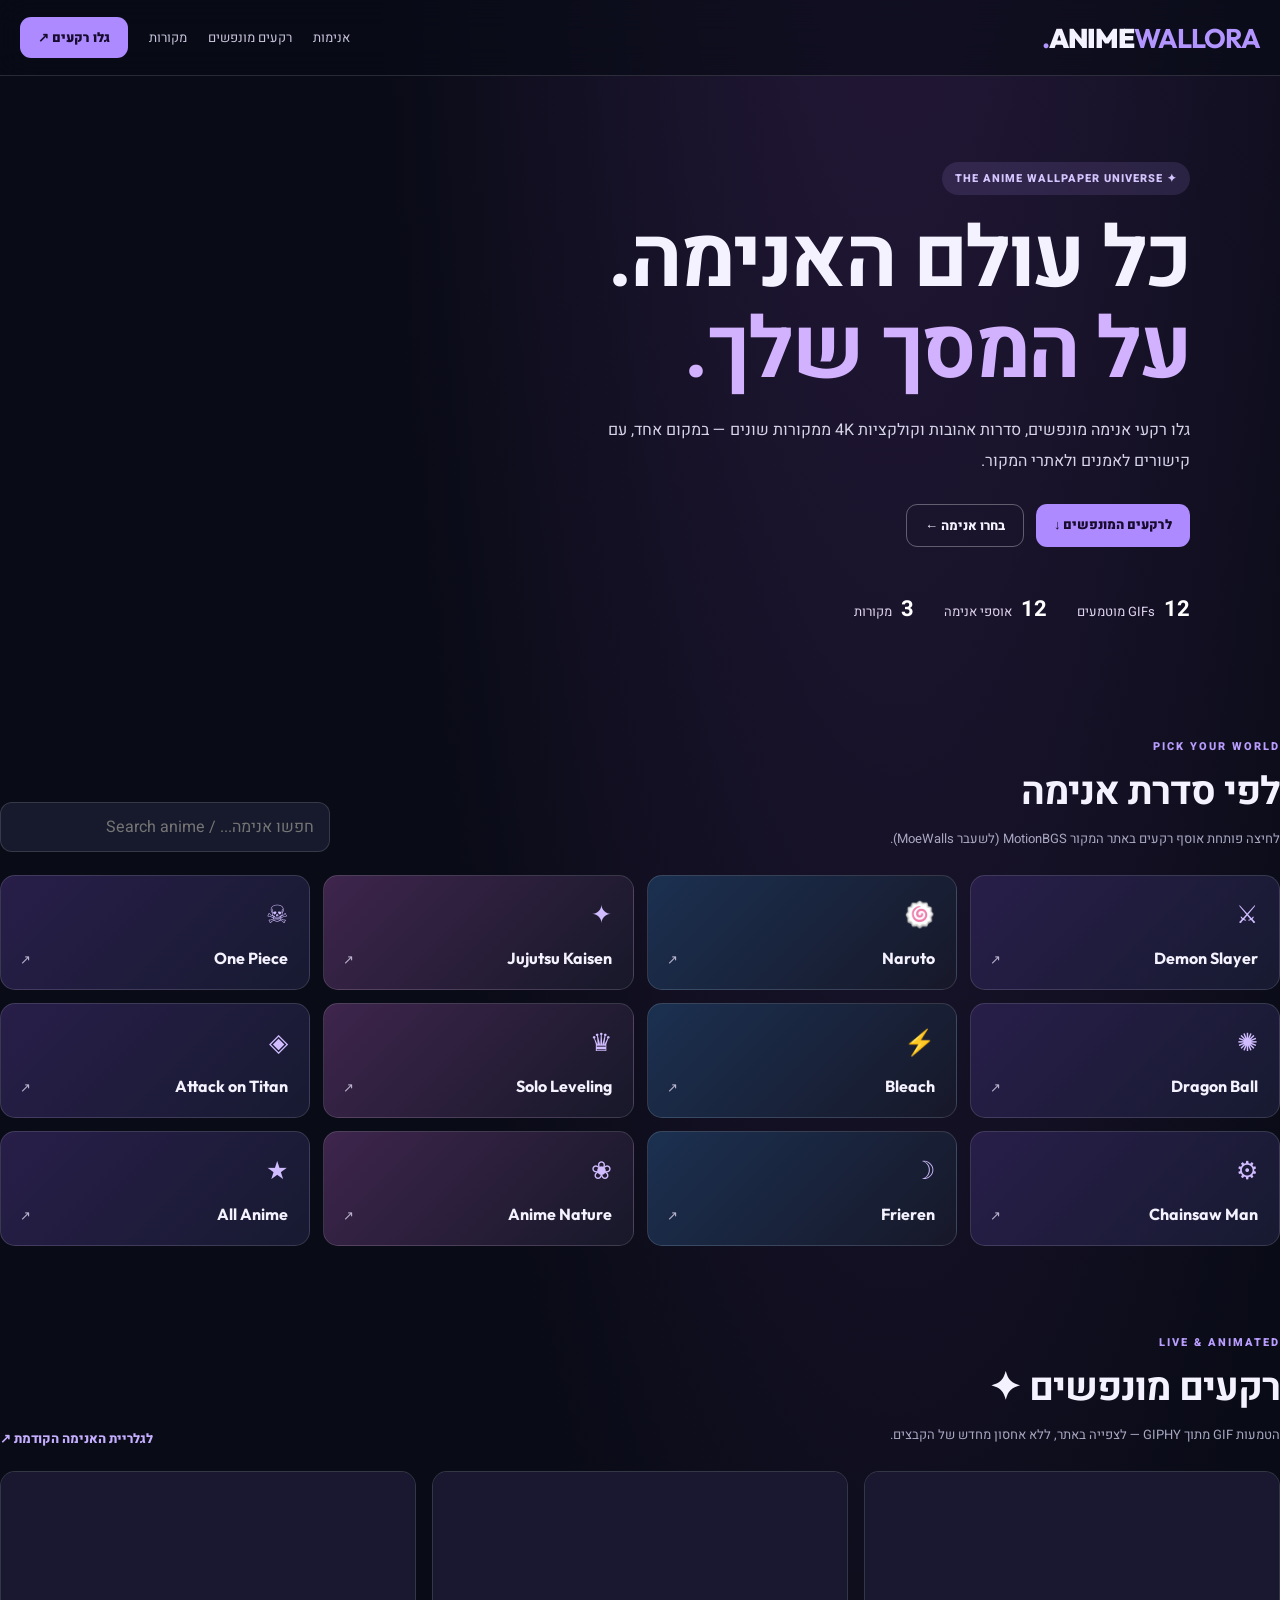
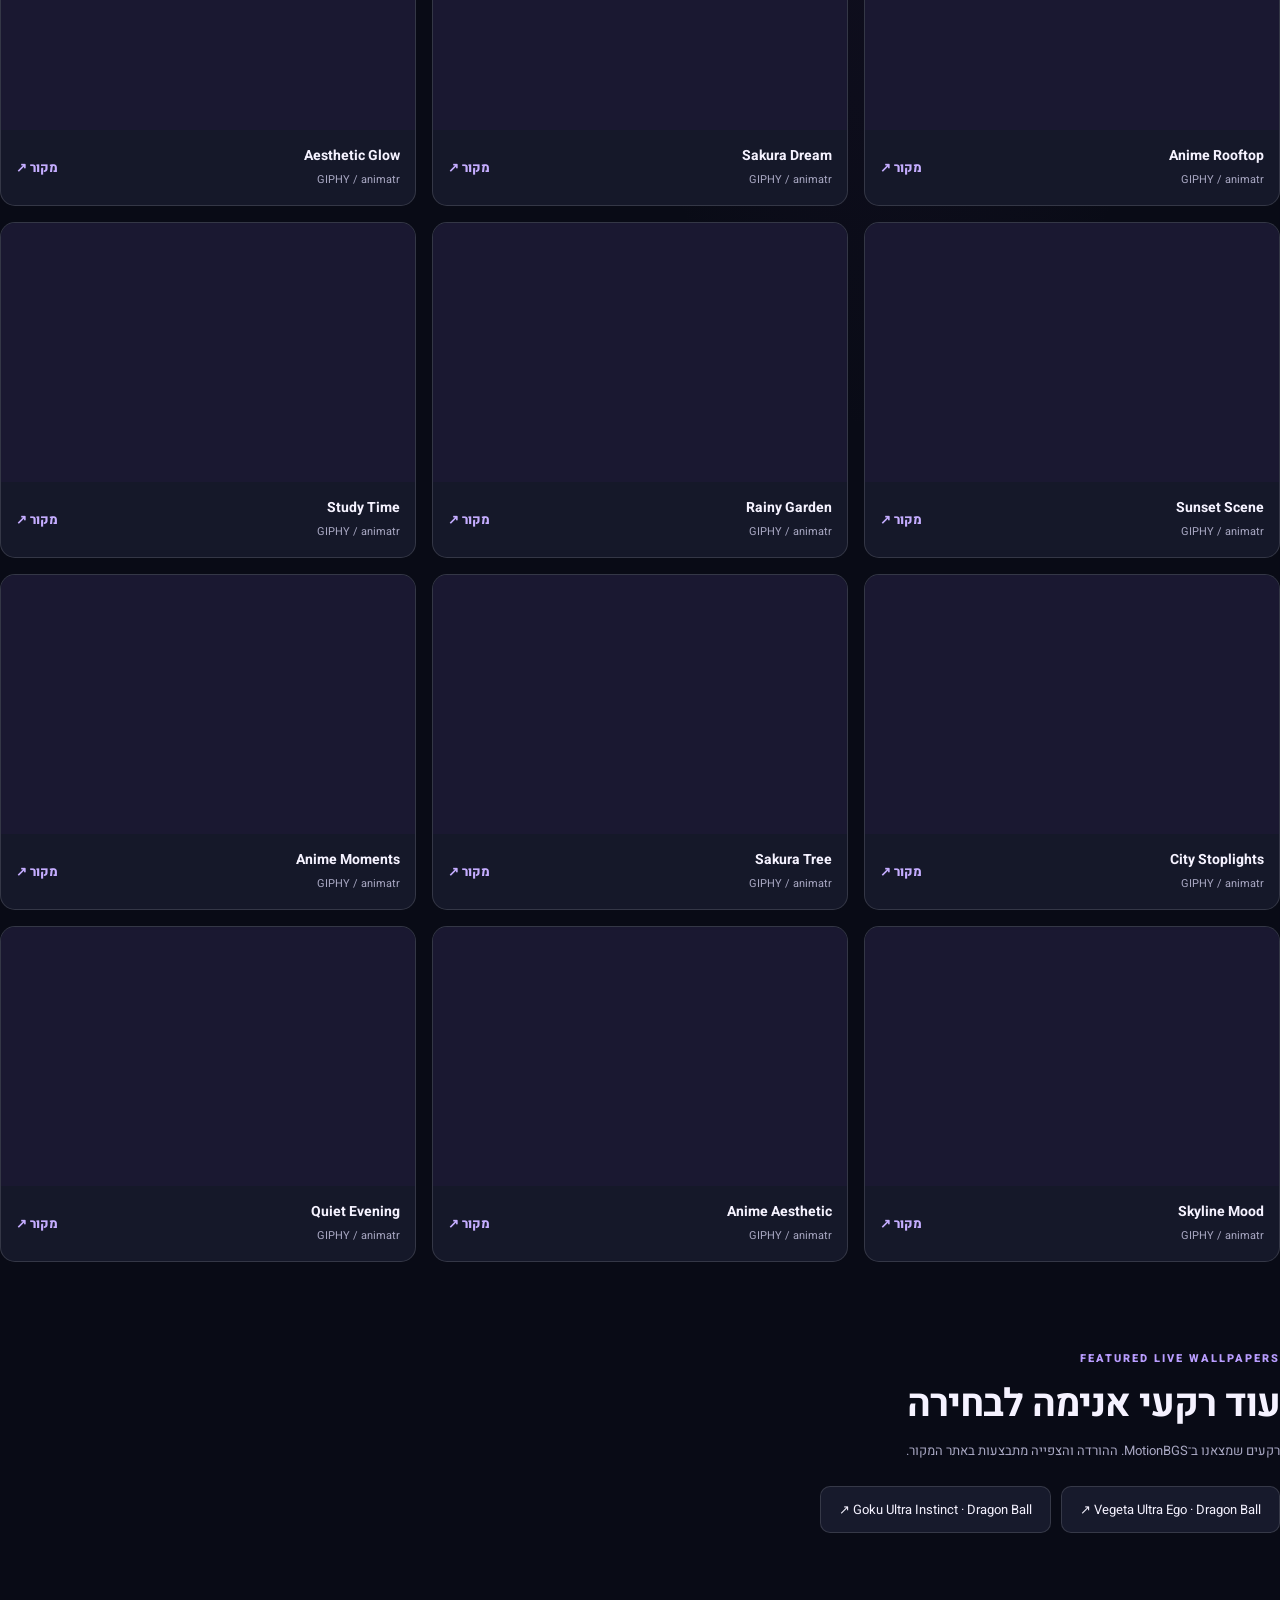
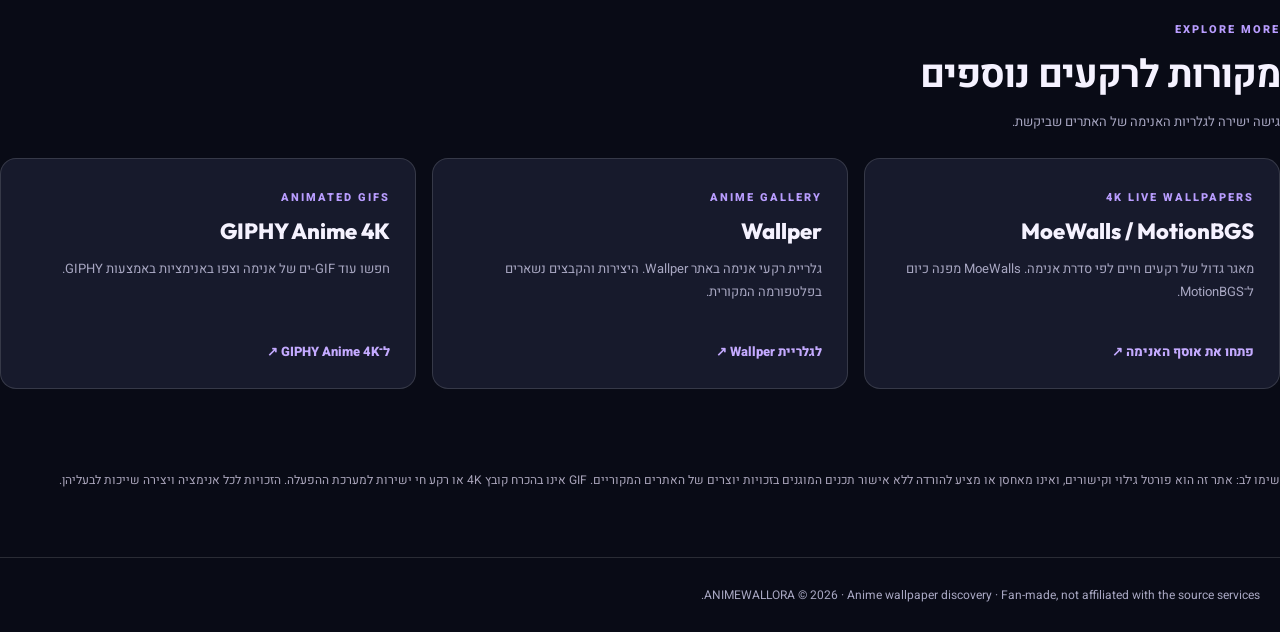
==== index.html @ 2fe19a73 "Transform homepage into anime-only portal with GIPHY embeds and MotionBGS/Wallper collections" ====
<!doctype html><html lang="he" dir="rtl"><head><meta charset="utf-8"><meta name="viewport" content="width=device-width,initial-scale=1"><meta name="theme-color" content="#0a0b17"><meta name="description" content="Anime wallpaper portal: animated anime GIFs and links to live wallpapers from MotionBGS, Wallper and GIPHY."><title>AnimeWallora — Anime Wallpapers</title><link rel="icon" href="favicon.svg" type="image/svg+xml"><link rel="preconnect" href="https://fonts.googleapis.com"><link rel="preconnect" href="https://fonts.gstatic.com" crossorigin><link href="https://fonts.googleapis.com/css2?family=Heebo:wght@400;500;600;700;800;900&family=Outfit:wght@500;700;800;900&display=swap" rel="stylesheet"><style>:root{font-family:Heebo,sans-serif;color:#f5f2ff;background:#090b16;--line:#ffffff22;--muted:#a8a7c2;--accent:#b395ff}*{box-sizing:border-box}html{scroll-behavior:smooth}body{margin:0;background:radial-gradient(ellipse at 70% -15%,#56317a66,transparent 42%),#090b16;color:#f5f2ff}a{text-decoration:none;color:inherit}button,input,select{font:inherit}button{cursor:pointer}button:focus-visible,a:focus-visible,input:focus-visible{outline:2px solid #c8afff;outline-offset:4px}.wrap{max-width:1330px;margin:auto;padding:0 20px}.top{height:76px;border-bottom:1px solid var(--line);background:#090b16a3;backdrop-filter:blur(16px);position:sticky;top:0;z-index:20}.nav{display:flex;height:100%;align-items:center;justify-content:space-between;gap:18px}.logo{font:900 27px Outfit,sans-serif;letter-spacing:-1px}.logo b{color:#b395ff}.links{display:flex;gap:21px;font-size:13px;color:#c9c4dd;align-items:center}.links a:hover{color:white}.navcta,.primary{background:#ad8aff;color:#170c2e;padding:11px 18px;border-radius:11px;font-weight:900;font-size:13px}.hero{padding:86px 0 80px;position:relative}.hero:before{content:"";position:absolute;inset:30px 20px;background:radial-gradient(circle at 18% 35%,#902f9877,transparent 45%),linear-gradient(125deg,#29204c,#10182d 65%,#261c42);border:1px solid #b395ff44;border-radius:28px;z-index:-1}.hero-inner{padding:0 7%;max-width:850px}.eyebrow{display:inline-block;color:#d5c5ff;background:#b395ff22;padding:8px 13px;border-radius:99px;font-size:11px;font-weight:800;letter-spacing:1px}.hero h1{font-size:clamp(43px,6.6vw,86px);line-height:1.08;letter-spacing:-2.5px;margin:19px 0}.hero h1 em{color:#d2b2ff;font-style:normal}.hero p{font-size:16px;line-height:1.9;color:#d7d3e8;max-width:590px}.actions{display:flex;gap:12px;margin-top:28px;flex-wrap:wrap}.ghost{border:1px solid #ffffff50;padding:11px 18px;border-radius:11px;font-size:13px;font-weight:800}.stats{display:flex;gap:30px;flex-wrap:wrap;margin-top:46px;font-size:13px;color:#e1d6f1}.stats b{font-size:22px;color:white;margin-left:6px}.section{padding:28px 0 55px}.heading{display:flex;align-items:end;justify-content:space-between;gap:14px;margin-bottom:23px;flex-wrap:wrap}.kicker{font-size:11px;letter-spacing:2px;color:#b99dff;font-weight:800}.heading h2{font-size:clamp(25px,3vw,39px);letter-spacing:-1px;margin:7px 0}.heading p,.note{color:var(--muted);font-size:13px;line-height:1.9;margin:0}.search{width:min(330px,100%);padding:12px 15px;border-radius:12px;background:#171a2c;border:1px solid var(--line);color:white;outline:none}.category-grid{display:grid;grid-template-columns:repeat(4,minmax(0,1fr));gap:13px}.category{min-height:115px;position:relative;padding:21px;border:1px solid var(--line);border-radius:15px;background:linear-gradient(135deg,#281e49,#171a31);display:flex;flex-direction:column;justify-content:space-between;transition:.25s}.category:nth-child(4n+2){background:linear-gradient(135deg,#1b3050,#171829)}.category:nth-child(4n+3){background:linear-gradient(135deg,#3e254c,#171829)}.category:hover{transform:translateY(-4px);border-color:#ad8aff}.category .symbol{font-size:25px;color:#d0bcff}.category strong{font:700 16px Outfit,sans-serif}.category small{position:absolute;left:19px;bottom:19px;color:#bdb6d1}.gif-grid{display:grid;grid-template-columns:repeat(3,minmax(0,1fr));gap:16px}.gif-card{border:1px solid var(--line);background:#151829;border-radius:15px;overflow:hidden}.frame{width:100%;aspect-ratio:16/10;background:#1a1831}.frame iframe{width:100%;height:100%;border:0;display:block}.gif-details{display:flex;align-items:center;justify-content:space-between;padding:15px;gap:10px}.gif-details strong{display:block;font-size:14px}.gif-details small{color:var(--muted);font-size:11px}.out{font-size:13px;color:#c5adff;font-weight:800}.source-grid{display:grid;grid-template-columns:repeat(3,minmax(0,1fr));gap:16px}.source{background:#171a2c;border:1px solid var(--line);padding:25px;border-radius:16px}.source h3{font:800 22px Outfit;margin:9px 0}.source p{color:var(--muted);font-size:13px;line-height:1.75;min-height:68px}.source a{color:#c4aaff;font-weight:800;font-size:13px}.featured{display:flex;flex-wrap:wrap;gap:10px}.featured a{border:1px solid var(--line);border-radius:10px;background:#171a2c;padding:13px 18px;font-size:13px}.featured a:hover{border-color:#b395ff}.disclaimer{padding:25px 0 65px;color:#aaa5bb;font-size:12px;line-height:1.9}footer{border-top:1px solid var(--line);padding:28px 0;font-size:12px;color:var(--muted)}[hidden]{display:none!important}@media(max-width:850px){.category-grid{grid-template-columns:repeat(3,minmax(0,1fr))}.gif-grid,.source-grid{grid-template-columns:repeat(2,minmax(0,1fr))}.links{gap:11px}}@media(max-width:600px){.top{height:70px}.links a:not(.navcta){display:none}.logo{font-size:23px}.hero{padding:65px 0 57px}.hero-inner{padding:0 6%}.hero h1{font-size:46px}.stats{gap:16px}.category-grid,.gif-grid,.source-grid{grid-template-columns:repeat(2,minmax(0,1fr))}.category{min-height:105px;padding:15px}.category strong{font-size:14px}.source-grid{grid-template-columns:1fr}.gif-grid{grid-template-columns:1fr}.heading{align-items:start}}@media(prefers-reduced-motion:reduce){*,*:before{scroll-behavior:auto!important;transition:none!important}}</style></head><body><header class="top"><div class="wrap nav"><a class="logo" href="index.html">ANIME<b>WALLORA.</b></a><nav class="links" aria-label="ניווט"><a href="#categories">אנימות</a><a href="#live">רקעים מונפשים</a><a href="#sources">מקורות</a><a class="navcta" href="#live">גלו רקעים ↗</a></nav></div></header><main><section class="wrap hero"><div class="hero-inner"><span class="eyebrow">✦ THE ANIME WALLPAPER UNIVERSE</span><h1>כל עולם האנימה.<br><em>על המסך שלך.</em></h1><p>גלו רקעי אנימה מונפשים, סדרות אהובות וקולקציות 4K ממקורות שונים — במקום אחד, עם קישורים לאמנים ולאתרי המקור.</p><div class="actions"><a href="#live" class="primary">לרקעים המונפשים ↓</a><a href="#categories" class="ghost">בחרו אנימה ←</a></div><div class="stats"><span><b>12</b> GIFs מוטמעים</span><span><b>12</b> אוספי אנימה</span><span><b>3</b> מקורות</span></div></div></section><section class="wrap section" id="categories"><div class="heading"><div><span class="kicker">PICK YOUR WORLD</span><h2>לפי סדרת אנימה</h2><p>לחיצה פותחת אוסף רקעים באתר המקור MotionBGS (לשעבר MoeWalls).</p></div><input class="search" id="search" type="search" placeholder="חפשו אנימה... / Search anime" aria-label="חיפוש אנימה"></div><div class="category-grid" id="cats"><a class="category" data-name="demon slayer" href="https://motionbgs.com/tag:demon-slayer/" target="_blank" rel="noopener noreferrer"><span class="symbol">⚔</span><strong>Demon Slayer</strong><small>↗</small></a><a class="category" data-name="naruto" href="https://motionbgs.com/tag:naruto/" target="_blank" rel="noopener noreferrer"><span class="symbol">🍥</span><strong>Naruto</strong><small>↗</small></a><a class="category" data-name="jujutsu kaisen" href="https://motionbgs.com/tag:jujutsu-kaisen/" target="_blank" rel="noopener noreferrer"><span class="symbol">✦</span><strong>Jujutsu Kaisen</strong><small>↗</small></a><a class="category" data-name="one piece" href="https://motionbgs.com/tag:one-piece/" target="_blank" rel="noopener noreferrer"><span class="symbol">☠</span><strong>One Piece</strong><small>↗</small></a><a class="category" data-name="dragon ball" href="https://motionbgs.com/tag:dragon-ball/" target="_blank" rel="noopener noreferrer"><span class="symbol">✺</span><strong>Dragon Ball</strong><small>↗</small></a><a class="category" data-name="bleach" href="https://motionbgs.com/tag:bleach/" target="_blank" rel="noopener noreferrer"><span class="symbol">⚡</span><strong>Bleach</strong><small>↗</small></a><a class="category" data-name="solo leveling" href="https://motionbgs.com/tag:solo-leveling/" target="_blank" rel="noopener noreferrer"><span class="symbol">♛</span><strong>Solo Leveling</strong><small>↗</small></a><a class="category" data-name="attack on titan" href="https://motionbgs.com/tag:attack-on-titan/" target="_blank" rel="noopener noreferrer"><span class="symbol">◈</span><strong>Attack on Titan</strong><small>↗</small></a><a class="category" data-name="chainsaw man" href="https://motionbgs.com/tag:chainsaw-man/" target="_blank" rel="noopener noreferrer"><span class="symbol">⚙</span><strong>Chainsaw Man</strong><small>↗</small></a><a class="category" data-name="frieren" href="https://motionbgs.com/tag:frieren/" target="_blank" rel="noopener noreferrer"><span class="symbol">☽</span><strong>Frieren</strong><small>↗</small></a><a class="category" data-name="anime nature" href="https://motionbgs.com/tag:anime-nature/" target="_blank" rel="noopener noreferrer"><span class="symbol">❀</span><strong>Anime Nature</strong><small>↗</small></a><a class="category" data-name="all anime" href="https://motionbgs.com/tag:anime/" target="_blank" rel="noopener noreferrer"><span class="symbol">★</span><strong>All Anime</strong><small>↗</small></a></div><p class="note" id="noResults" hidden>לא נמצאו סדרות מתאימות.</p></section><section class="wrap section" id="live"><div class="heading"><div><span class="kicker">LIVE & ANIMATED</span><h2>רקעים מונפשים ✦</h2><p>הטמעות GIF מתוך GIPHY — לצפייה באתר, ללא אחסון מחדש של הקבצים.</p></div><a class="out" href="anime.html">לגלריית האנימה הקודמת ↗</a></div><div class="gif-grid"><article class="gif-card"><div class="frame"><iframe loading="lazy" src="https://giphy.com/embed/2SYqgPxMm2kbVe3y02" title="Anime Rooftop — GIPHY animation" allowfullscreen></iframe></div><div class="gif-details"><div><strong>Anime Rooftop</strong><small>GIPHY / animatr</small></div><a class="out" href="https://giphy.com/gifs/2SYqgPxMm2kbVe3y02" target="_blank" rel="noopener noreferrer" aria-label="Anime Rooftop ב-GIPHY">מקור ↗</a></div></article><article class="gif-card"><div class="frame"><iframe loading="lazy" src="https://giphy.com/embed/PoHVT5kEyNWcN0CWNj" title="Sakura Dream — GIPHY animation" allowfullscreen></iframe></div><div class="gif-details"><div><strong>Sakura Dream</strong><small>GIPHY / animatr</small></div><a class="out" href="https://giphy.com/gifs/PoHVT5kEyNWcN0CWNj" target="_blank" rel="noopener noreferrer" aria-label="Sakura Dream ב-GIPHY">מקור ↗</a></div></article><article class="gif-card"><div class="frame"><iframe loading="lazy" src="https://giphy.com/embed/4YZNYcTybcYTnROykG" title="Aesthetic Glow — GIPHY animation" allowfullscreen></iframe></div><div class="gif-details"><div><strong>Aesthetic Glow</strong><small>GIPHY / animatr</small></div><a class="out" href="https://giphy.com/gifs/4YZNYcTybcYTnROykG" target="_blank" rel="noopener noreferrer" aria-label="Aesthetic Glow ב-GIPHY">מקור ↗</a></div></article><article class="gif-card"><div class="frame"><iframe loading="lazy" src="https://giphy.com/embed/RcRYrpC1pBvIB0icDm" title="Sunset Scene — GIPHY animation" allowfullscreen></iframe></div><div class="gif-details"><div><strong>Sunset Scene</strong><small>GIPHY / animatr</small></div><a class="out" href="https://giphy.com/gifs/RcRYrpC1pBvIB0icDm" target="_blank" rel="noopener noreferrer" aria-label="Sunset Scene ב-GIPHY">מקור ↗</a></div></article><article class="gif-card"><div class="frame"><iframe loading="lazy" src="https://giphy.com/embed/1Ye7CiFf0OvUaJ82A2" title="Rainy Garden — GIPHY animation" allowfullscreen></iframe></div><div class="gif-details"><div><strong>Rainy Garden</strong><small>GIPHY / animatr</small></div><a class="out" href="https://giphy.com/gifs/1Ye7CiFf0OvUaJ82A2" target="_blank" rel="noopener noreferrer" aria-label="Rainy Garden ב-GIPHY">מקור ↗</a></div></article><article class="gif-card"><div class="frame"><iframe loading="lazy" src="https://giphy.com/embed/4N3lQozOH2STZdDsOe" title="Study Time — GIPHY animation" allowfullscreen></iframe></div><div class="gif-details"><div><strong>Study Time</strong><small>GIPHY / animatr</small></div><a class="out" href="https://giphy.com/gifs/4N3lQozOH2STZdDsOe" target="_blank" rel="noopener noreferrer" aria-label="Study Time ב-GIPHY">מקור ↗</a></div></article><article class="gif-card"><div class="frame"><iframe loading="lazy" src="https://giphy.com/embed/2seKKLp1n0sEeJLYTK" title="City Stoplights — GIPHY animation" allowfullscreen></iframe></div><div class="gif-details"><div><strong>City Stoplights</strong><small>GIPHY / animatr</small></div><a class="out" href="https://giphy.com/gifs/2seKKLp1n0sEeJLYTK" target="_blank" rel="noopener noreferrer" aria-label="City Stoplights ב-GIPHY">מקור ↗</a></div></article><article class="gif-card"><div class="frame"><iframe loading="lazy" src="https://giphy.com/embed/ONGUmqZCalAKO8PH7C" title="Sakura Tree — GIPHY animation" allowfullscreen></iframe></div><div class="gif-details"><div><strong>Sakura Tree</strong><small>GIPHY / animatr</small></div><a class="out" href="https://giphy.com/gifs/ONGUmqZCalAKO8PH7C" target="_blank" rel="noopener noreferrer" aria-label="Sakura Tree ב-GIPHY">מקור ↗</a></div></article><article class="gif-card"><div class="frame"><iframe loading="lazy" src="https://giphy.com/embed/2tOUQgIShjXIHksATn" title="Anime Moments — GIPHY animation" allowfullscreen></iframe></div><div class="gif-details"><div><strong>Anime Moments</strong><small>GIPHY / animatr</small></div><a class="out" href="https://giphy.com/gifs/2tOUQgIShjXIHksATn" target="_blank" rel="noopener noreferrer" aria-label="Anime Moments ב-GIPHY">מקור ↗</a></div></article><article class="gif-card"><div class="frame"><iframe loading="lazy" src="https://giphy.com/embed/dn12b0TGWufPpdoSTv" title="Skyline Mood — GIPHY animation" allowfullscreen></iframe></div><div class="gif-details"><div><strong>Skyline Mood</strong><small>GIPHY / animatr</small></div><a class="out" href="https://giphy.com/gifs/dn12b0TGWufPpdoSTv" target="_blank" rel="noopener noreferrer" aria-label="Skyline Mood ב-GIPHY">מקור ↗</a></div></article><article class="gif-card"><div class="frame"><iframe loading="lazy" src="https://giphy.com/embed/cC9j39MDoWk8ioRO7S" title="Anime Aesthetic — GIPHY animation" allowfullscreen></iframe></div><div class="gif-details"><div><strong>Anime Aesthetic</strong><small>GIPHY / animatr</small></div><a class="out" href="https://giphy.com/gifs/cC9j39MDoWk8ioRO7S" target="_blank" rel="noopener noreferrer" aria-label="Anime Aesthetic ב-GIPHY">מקור ↗</a></div></article><article class="gif-card"><div class="frame"><iframe loading="lazy" src="https://giphy.com/embed/orUBsDjlD2rzsz6pPK" title="Quiet Evening — GIPHY animation" allowfullscreen></iframe></div><div class="gif-details"><div><strong>Quiet Evening</strong><small>GIPHY / animatr</small></div><a class="out" href="https://giphy.com/gifs/orUBsDjlD2rzsz6pPK" target="_blank" rel="noopener noreferrer" aria-label="Quiet Evening ב-GIPHY">מקור ↗</a></div></article></div></section><section class="wrap section"><div class="heading"><div><span class="kicker">FEATURED LIVE WALLPAPERS</span><h2>עוד רקעי אנימה לבחירה</h2><p>רקעים שמצאנו ב־MotionBGS. ההורדה והצפייה מתבצעות באתר המקור.</p></div></div><div class="featured"><a href="https://motionbgs.com/vegeta-ultra-ego" target="_blank" rel="noopener noreferrer">Vegeta Ultra Ego · Dragon Ball ↗</a><a href="https://motionbgs.com/goku-ultra-instinct" target="_blank" rel="noopener noreferrer">Goku Ultra Instinct · Dragon Ball ↗</a></div></section><section class="wrap section" id="sources"><div class="heading"><div><span class="kicker">EXPLORE MORE</span><h2>מקורות לרקעים נוספים</h2><p>גישה ישירה לגלריות האנימה של האתרים שביקשת.</p></div></div><div class="source-grid"><article class="source"><span class="kicker">4K LIVE WALLPAPERS</span><h3>MoeWalls / MotionBGS</h3><p>מאגר גדול של רקעים חיים לפי סדרת אנימה. MoeWalls מפנה כיום ל־MotionBGS.</p><a href="https://motionbgs.com/tag:anime/" target="_blank" rel="noopener noreferrer">פתחו את אוסף האנימה ↗</a></article><article class="source"><span class="kicker">ANIME GALLERY</span><h3>Wallper</h3><p>גלריית רקעי אנימה באתר Wallper. היצירות והקבצים נשארים בפלטפורמה המקורית.</p><a href="https://www.wallper.app/wallpapers/anime" target="_blank" rel="noopener noreferrer">לגלריית Wallper ↗</a></article><article class="source"><span class="kicker">ANIMATED GIFS</span><h3>GIPHY Anime 4K</h3><p>חפשו עוד GIF-ים של אנימה וצפו באנימציות באמצעות GIPHY.</p><a href="https://giphy.com/explore/anime-4k" target="_blank" rel="noopener noreferrer">ל־GIPHY Anime 4K ↗</a></article></div></section><section class="wrap disclaimer">שימו לב: אתר זה הוא פורטל גילוי וקישורים, ואינו מאחסן או מציע להורדה ללא אישור תכנים המוגנים בזכויות יוצרים של האתרים המקוריים. GIF אינו בהכרח קובץ 4K או רקע חי ישירות למערכת ההפעלה. הזכויות לכל אנימציה ויצירה שייכות לבעליהן.</section></main><footer><div class="wrap">ANIMEWALLORA © 2026 · Anime wallpaper discovery · Fan-made, not affiliated with the source services.</div></footer><script>const input=document.getElementById('search'),items=[...document.querySelectorAll('.category')];input.addEventListener('input',()=>{const q=input.value.trim().toLowerCase();let count=0;items.forEach(el=>{const show=el.dataset.name.includes(q);el.hidden=!show;if(show)count++});document.getElementById('noResults').hidden=count!==0});</script></body></html>
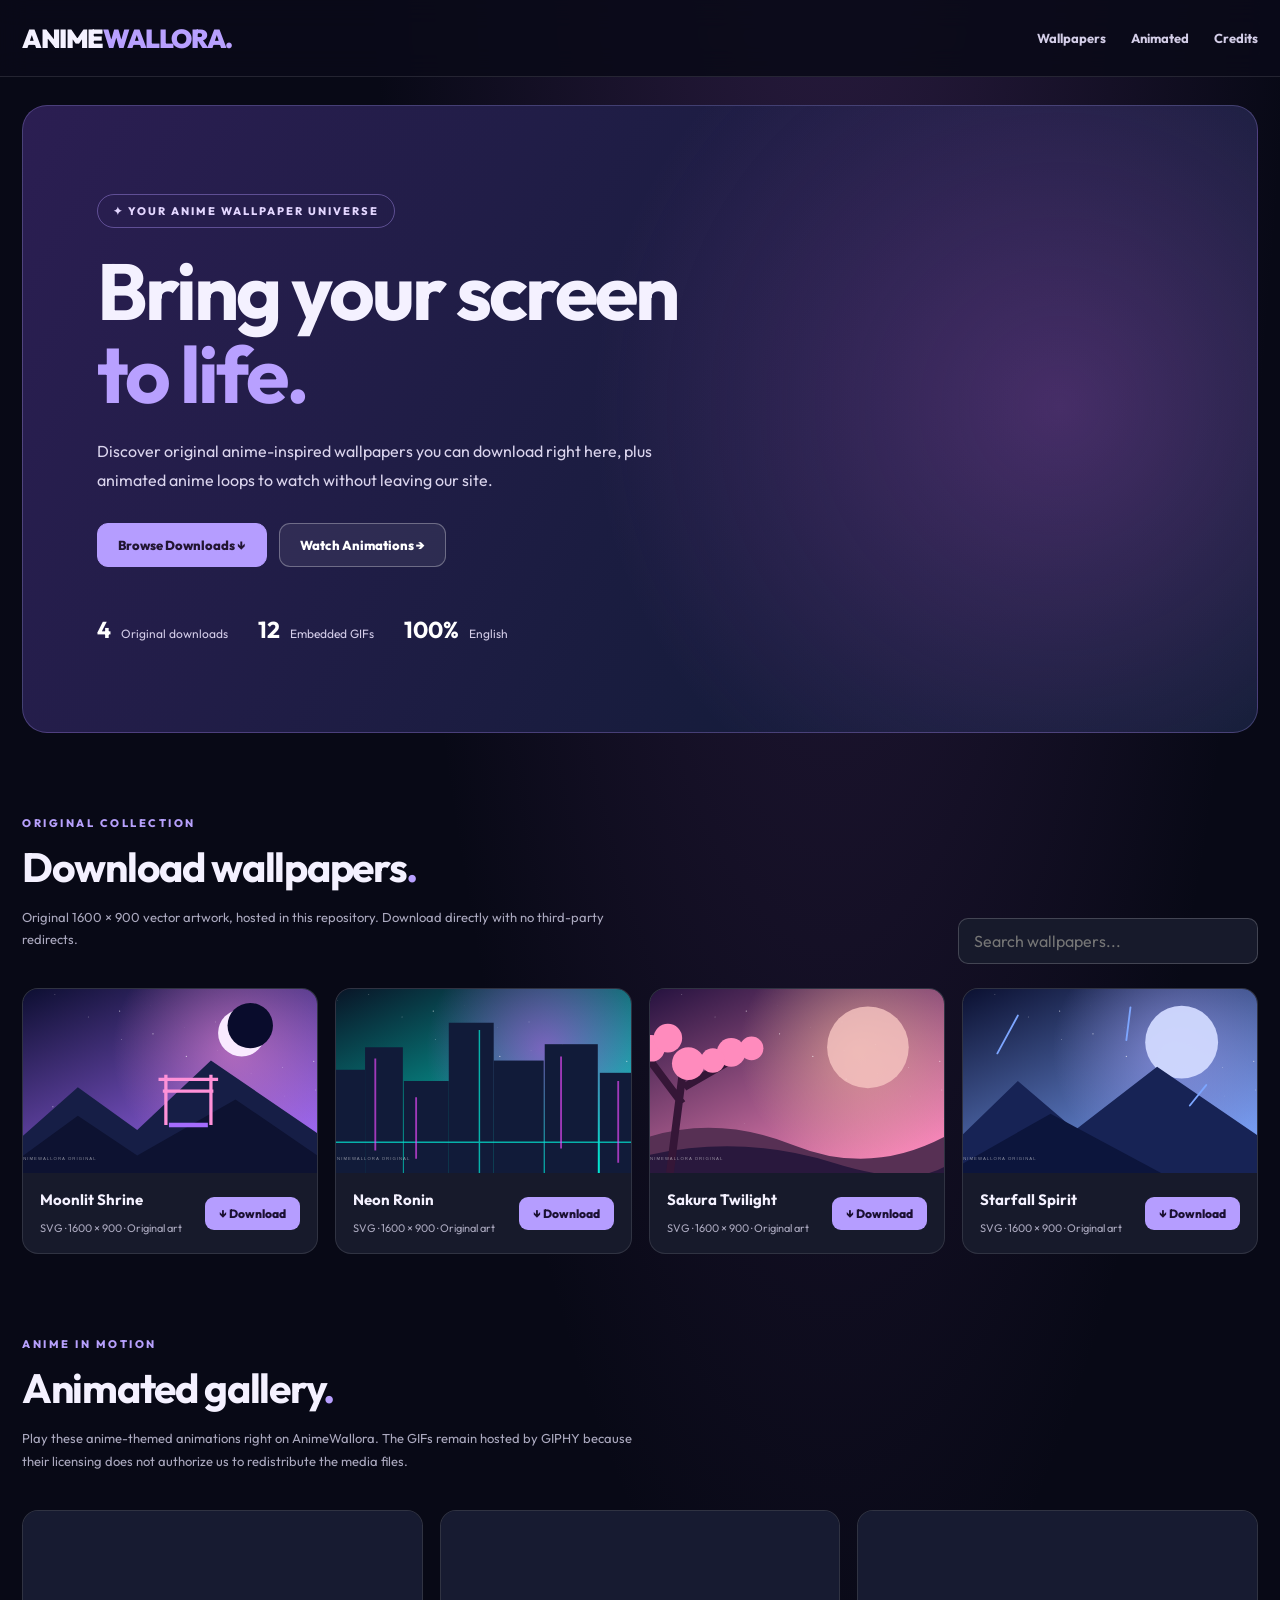
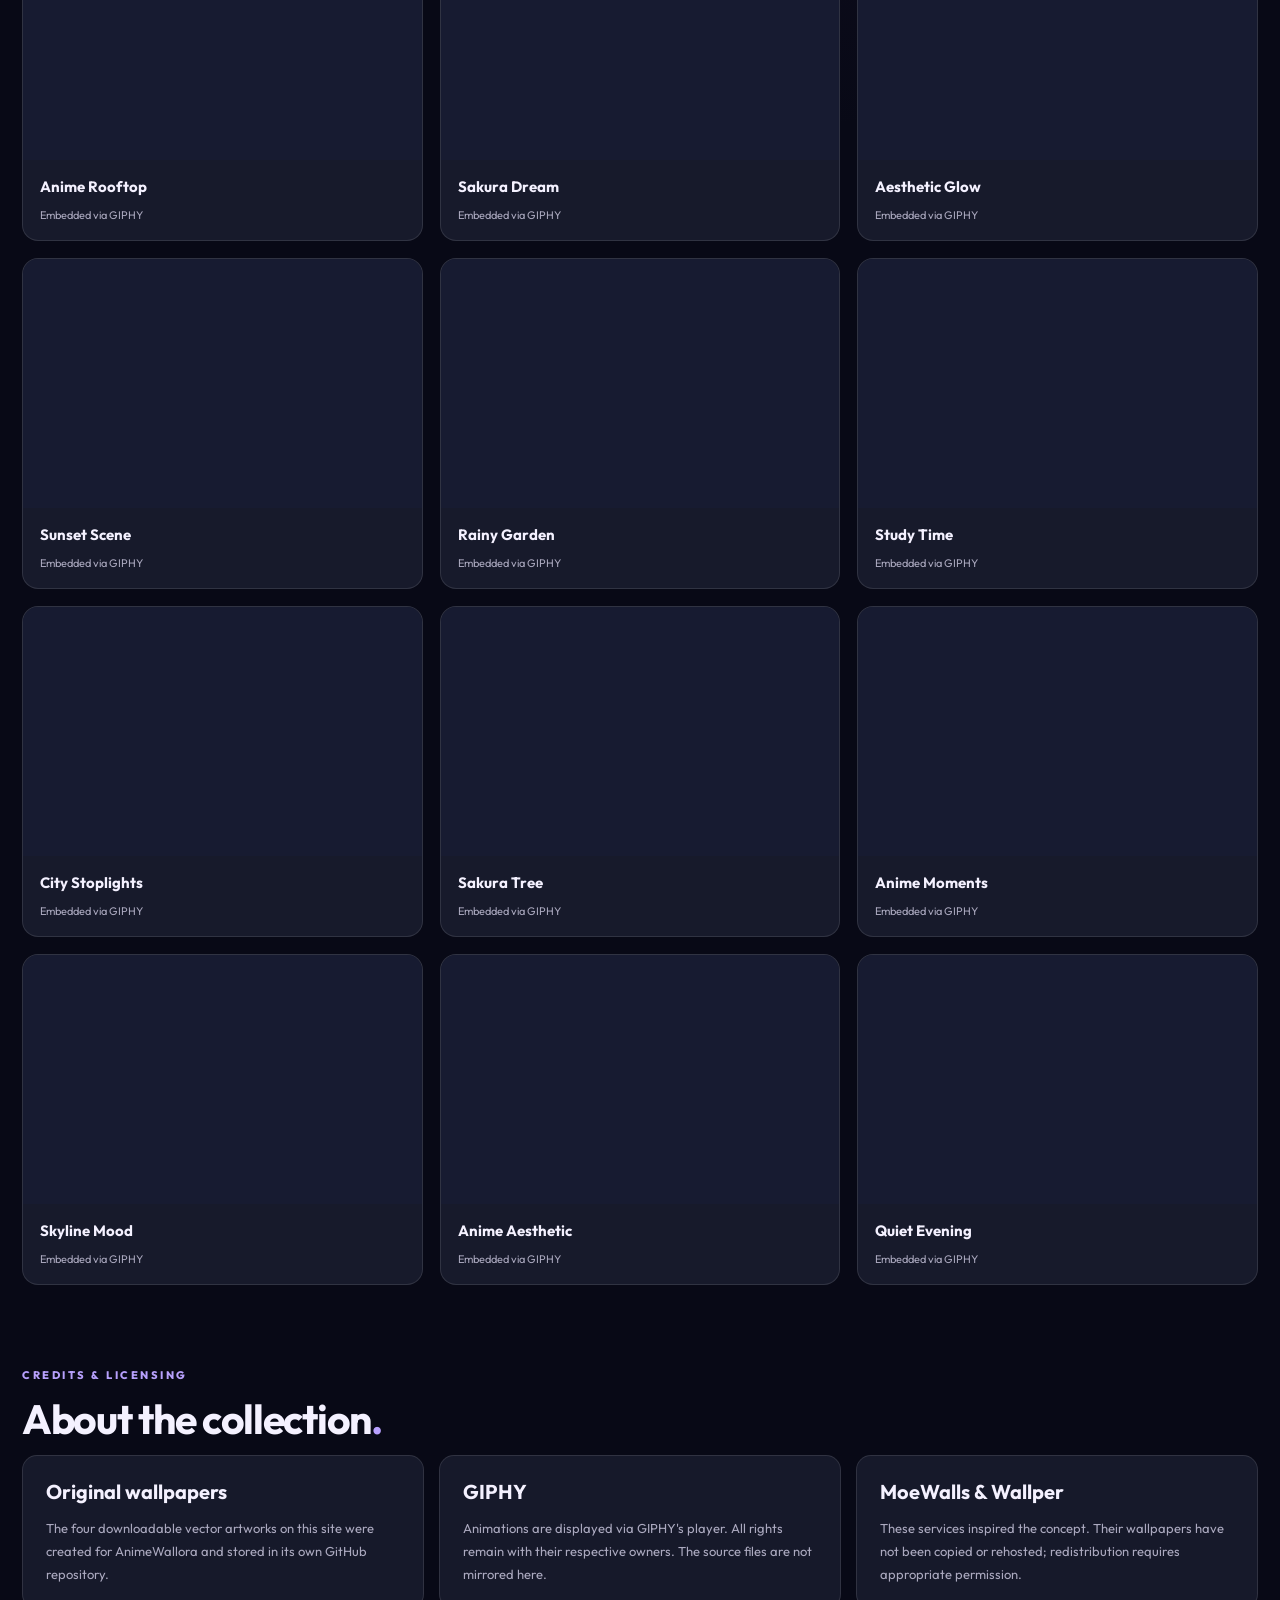
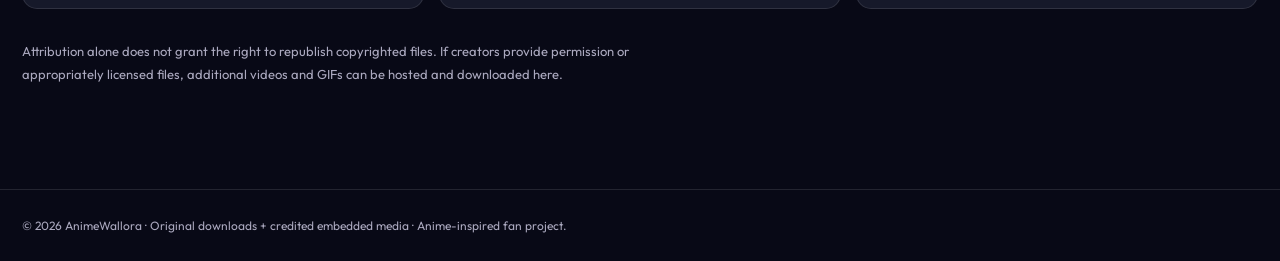
==== commit 9b140d63: "Make AnimeWallora English and add directly downloadable original wallpapers with onsite animated emb" ====
--- a/index.html
+++ b/index.html
@@ -1 +1 @@
-<!doctype html><html lang="he" dir="rtl"><head><meta charset="utf-8"><meta name="viewport" content="width=device-width,initial-scale=1"><meta name="theme-color" content="#0a0b17"><meta name="description" content="Anime wallpaper portal: animated anime GIFs and links to live wallpapers from MotionBGS, Wallper and GIPHY."><title>AnimeWallora — Anime Wallpapers</title><link rel="icon" href="favicon.svg" type="image/svg+xml"><link rel="preconnect" href="https://fonts.googleapis.com"><link rel="preconnect" href="https://fonts.gstatic.com" crossorigin><link href="https://fonts.googleapis.com/css2?family=Heebo:wght@400;500;600;700;800;900&family=Outfit:wght@500;700;800;900&display=swap" rel="stylesheet"><style>:root{font-family:Heebo,sans-serif;color:#f5f2ff;background:#090b16;--line:#ffffff22;--muted:#a8a7c2;--accent:#b395ff}*{box-sizing:border-box}html{scroll-behavior:smooth}body{margin:0;background:radial-gradient(ellipse at 70% -15%,#56317a66,transparent 42%),#090b16;color:#f5f2ff}a{text-decoration:none;color:inherit}button,input,select{font:inherit}button{cursor:pointer}button:focus-visible,a:focus-visible,input:focus-visible{outline:2px solid #c8afff;outline-offset:4px}.wrap{max-width:1330px;margin:auto;padding:0 20px}.top{height:76px;border-bottom:1px solid var(--line);background:#090b16a3;backdrop-filter:blur(16px);position:sticky;top:0;z-index:20}.nav{display:flex;height:100%;align-items:center;justify-content:space-between;gap:18px}.logo{font:900 27px Outfit,sans-serif;letter-spacing:-1px}.logo b{color:#b395ff}.links{display:flex;gap:21px;font-size:13px;color:#c9c4dd;align-items:center}.links a:hover{color:white}.navcta,.primary{background:#ad8aff;color:#170c2e;padding:11px 18px;border-radius:11px;font-weight:900;font-size:13px}.hero{padding:86px 0 80px;position:relative}.hero:before{content:"";position:absolute;inset:30px 20px;background:radial-gradient(circle at 18% 35%,#902f9877,transparent 45%),linear-gradient(125deg,#29204c,#10182d 65%,#261c42);border:1px solid #b395ff44;border-radius:28px;z-index:-1}.hero-inner{padding:0 7%;max-width:850px}.eyebrow{display:inline-block;color:#d5c5ff;background:#b395ff22;padding:8px 13px;border-radius:99px;font-size:11px;font-weight:800;letter-spacing:1px}.hero h1{font-size:clamp(43px,6.6vw,86px);line-height:1.08;letter-spacing:-2.5px;margin:19px 0}.hero h1 em{color:#d2b2ff;font-style:normal}.hero p{font-size:16px;line-height:1.9;color:#d7d3e8;max-width:590px}.actions{display:flex;gap:12px;margin-top:28px;flex-wrap:wrap}.ghost{border:1px solid #ffffff50;padding:11px 18px;border-radius:11px;font-size:13px;font-weight:800}.stats{display:flex;gap:30px;flex-wrap:wrap;margin-top:46px;font-size:13px;color:#e1d6f1}.stats b{font-size:22px;color:white;margin-left:6px}.section{padding:28px 0 55px}.heading{display:flex;align-items:end;justify-content:space-between;gap:14px;margin-bottom:23px;flex-wrap:wrap}.kicker{font-size:11px;letter-spacing:2px;color:#b99dff;font-weight:800}.heading h2{font-size:clamp(25px,3vw,39px);letter-spacing:-1px;margin:7px 0}.heading p,.note{color:var(--muted);font-size:13px;line-height:1.9;margin:0}.search{width:min(330px,100%);padding:12px 15px;border-radius:12px;background:#171a2c;border:1px solid var(--line);color:white;outline:none}.category-grid{display:grid;grid-template-columns:repeat(4,minmax(0,1fr));gap:13px}.category{min-height:115px;position:relative;padding:21px;border:1px solid var(--line);border-radius:15px;background:linear-gradient(135deg,#281e49,#171a31);display:flex;flex-direction:column;justify-content:space-between;transition:.25s}.category:nth-child(4n+2){background:linear-gradient(135deg,#1b3050,#171829)}.category:nth-child(4n+3){background:linear-gradient(135deg,#3e254c,#171829)}.category:hover{transform:translateY(-4px);border-color:#ad8aff}.category .symbol{font-size:25px;color:#d0bcff}.category strong{font:700 16px Outfit,sans-serif}.category small{position:absolute;left:19px;bottom:19px;color:#bdb6d1}.gif-grid{display:grid;grid-template-columns:repeat(3,minmax(0,1fr));gap:16px}.gif-card{border:1px solid var(--line);background:#151829;border-radius:15px;overflow:hidden}.frame{width:100%;aspect-ratio:16/10;background:#1a1831}.frame iframe{width:100%;height:100%;border:0;display:block}.gif-details{display:flex;align-items:center;justify-content:space-between;padding:15px;gap:10px}.gif-details strong{display:block;font-size:14px}.gif-details small{color:var(--muted);font-size:11px}.out{font-size:13px;color:#c5adff;font-weight:800}.source-grid{display:grid;grid-template-columns:repeat(3,minmax(0,1fr));gap:16px}.source{background:#171a2c;border:1px solid var(--line);padding:25px;border-radius:16px}.source h3{font:800 22px Outfit;margin:9px 0}.source p{color:var(--muted);font-size:13px;line-height:1.75;min-height:68px}.source a{color:#c4aaff;font-weight:800;font-size:13px}.featured{display:flex;flex-wrap:wrap;gap:10px}.featured a{border:1px solid var(--line);border-radius:10px;background:#171a2c;padding:13px 18px;font-size:13px}.featured a:hover{border-color:#b395ff}.disclaimer{padding:25px 0 65px;color:#aaa5bb;font-size:12px;line-height:1.9}footer{border-top:1px solid var(--line);padding:28px 0;font-size:12px;color:var(--muted)}[hidden]{display:none!important}@media(max-width:850px){.category-grid{grid-template-columns:repeat(3,minmax(0,1fr))}.gif-grid,.source-grid{grid-template-columns:repeat(2,minmax(0,1fr))}.links{gap:11px}}@media(max-width:600px){.top{height:70px}.links a:not(.navcta){display:none}.logo{font-size:23px}.hero{padding:65px 0 57px}.hero-inner{padding:0 6%}.hero h1{font-size:46px}.stats{gap:16px}.category-grid,.gif-grid,.source-grid{grid-template-columns:repeat(2,minmax(0,1fr))}.category{min-height:105px;padding:15px}.category strong{font-size:14px}.source-grid{grid-template-columns:1fr}.gif-grid{grid-template-columns:1fr}.heading{align-items:start}}@media(prefers-reduced-motion:reduce){*,*:before{scroll-behavior:auto!important;transition:none!important}}</style></head><body><header class="top"><div class="wrap nav"><a class="logo" href="index.html">ANIME<b>WALLORA.</b></a><nav class="links" aria-label="ניווט"><a href="#categories">אנימות</a><a href="#live">רקעים מונפשים</a><a href="#sources">מקורות</a><a class="navcta" href="#live">גלו רקעים ↗</a></nav></div></header><main><section class="wrap hero"><div class="hero-inner"><span class="eyebrow">✦ THE ANIME WALLPAPER UNIVERSE</span><h1>כל עולם האנימה.<br><em>על המסך שלך.</em></h1><p>גלו רקעי אנימה מונפשים, סדרות אהובות וקולקציות 4K ממקורות שונים — במקום אחד, עם קישורים לאמנים ולאתרי המקור.</p><div class="actions"><a href="#live" class="primary">לרקעים המונפשים ↓</a><a href="#categories" class="ghost">בחרו אנימה ←</a></div><div class="stats"><span><b>12</b> GIFs מוטמעים</span><span><b>12</b> אוספי אנימה</span><span><b>3</b> מקורות</span></div></div></section><section class="wrap section" id="categories"><div class="heading"><div><span class="kicker">PICK YOUR WORLD</span><h2>לפי סדרת אנימה</h2><p>לחיצה פותחת אוסף רקעים באתר המקור MotionBGS (לשעבר MoeWalls).</p></div><input class="search" id="search" type="search" placeholder="חפשו אנימה... / Search anime" aria-label="חיפוש אנימה"></div><div class="category-grid" id="cats"><a class="category" data-name="demon slayer" href="https://motionbgs.com/tag:demon-slayer/" target="_blank" rel="noopener noreferrer"><span class="symbol">⚔</span><strong>Demon Slayer</strong><small>↗</small></a><a class="category" data-name="naruto" href="https://motionbgs.com/tag:naruto/" target="_blank" rel="noopener noreferrer"><span class="symbol">🍥</span><strong>Naruto</strong><small>↗</small></a><a class="category" data-name="jujutsu kaisen" href="https://motionbgs.com/tag:jujutsu-kaisen/" target="_blank" rel="noopener noreferrer"><span class="symbol">✦</span><strong>Jujutsu Kaisen</strong><small>↗</small></a><a class="category" data-name="one piece" href="https://motionbgs.com/tag:one-piece/" target="_blank" rel="noopener noreferrer"><span class="symbol">☠</span><strong>One Piece</strong><small>↗</small></a><a class="category" data-name="dragon ball" href="https://motionbgs.com/tag:dragon-ball/" target="_blank" rel="noopener noreferrer"><span class="symbol">✺</span><strong>Dragon Ball</strong><small>↗</small></a><a class="category" data-name="bleach" href="https://motionbgs.com/tag:bleach/" target="_blank" rel="noopener noreferrer"><span class="symbol">⚡</span><strong>Bleach</strong><small>↗</small></a><a class="category" data-name="solo leveling" href="https://motionbgs.com/tag:solo-leveling/" target="_blank" rel="noopener noreferrer"><span class="symbol">♛</span><strong>Solo Leveling</strong><small>↗</small></a><a class="category" data-name="attack on titan" href="https://motionbgs.com/tag:attack-on-titan/" target="_blank" rel="noopener noreferrer"><span class="symbol">◈</span><strong>Attack on Titan</strong><small>↗</small></a><a class="category" data-name="chainsaw man" href="https://motionbgs.com/tag:chainsaw-man/" target="_blank" rel="noopener noreferrer"><span class="symbol">⚙</span><strong>Chainsaw Man</strong><small>↗</small></a><a class="category" data-name="frieren" href="https://motionbgs.com/tag:frieren/" target="_blank" rel="noopener noreferrer"><span class="symbol">☽</span><strong>Frieren</strong><small>↗</small></a><a class="category" data-name="anime nature" href="https://motionbgs.com/tag:anime-nature/" target="_blank" rel="noopener noreferrer"><span class="symbol">❀</span><strong>Anime Nature</strong><small>↗</small></a><a class="category" data-name="all anime" href="https://motionbgs.com/tag:anime/" target="_blank" rel="noopener noreferrer"><span class="symbol">★</span><strong>All Anime</strong><small>↗</small></a></div><p class="note" id="noResults" hidden>לא נמצאו סדרות מתאימות.</p></section><section class="wrap section" id="live"><div class="heading"><div><span class="kicker">LIVE & ANIMATED</span><h2>רקעים מונפשים ✦</h2><p>הטמעות GIF מתוך GIPHY — לצפייה באתר, ללא אחסון מחדש של הקבצים.</p></div><a class="out" href="anime.html">לגלריית האנימה הקודמת ↗</a></div><div class="gif-grid"><article class="gif-card"><div class="frame"><iframe loading="lazy" src="https://giphy.com/embed/2SYqgPxMm2kbVe3y02" title="Anime Rooftop — GIPHY animation" allowfullscreen></iframe></div><div class="gif-details"><div><strong>Anime Rooftop</strong><small>GIPHY / animatr</small></div><a class="out" href="https://giphy.com/gifs/2SYqgPxMm2kbVe3y02" target="_blank" rel="noopener noreferrer" aria-label="Anime Rooftop ב-GIPHY">מקור ↗</a></div></article><article class="gif-card"><div class="frame"><iframe loading="lazy" src="https://giphy.com/embed/PoHVT5kEyNWcN0CWNj" title="Sakura Dream — GIPHY animation" allowfullscreen></iframe></div><div class="gif-details"><div><strong>Sakura Dream</strong><small>GIPHY / animatr</small></div><a class="out" href="https://giphy.com/gifs/PoHVT5kEyNWcN0CWNj" target="_blank" rel="noopener noreferrer" aria-label="Sakura Dream ב-GIPHY">מקור ↗</a></div></article><article class="gif-card"><div class="frame"><iframe loading="lazy" src="https://giphy.com/embed/4YZNYcTybcYTnROykG" title="Aesthetic Glow — GIPHY animation" allowfullscreen></iframe></div><div class="gif-details"><div><strong>Aesthetic Glow</strong><small>GIPHY / animatr</small></div><a class="out" href="https://giphy.com/gifs/4YZNYcTybcYTnROykG" target="_blank" rel="noopener noreferrer" aria-label="Aesthetic Glow ב-GIPHY">מקור ↗</a></div></article><article class="gif-card"><div class="frame"><iframe loading="lazy" src="https://giphy.com/embed/RcRYrpC1pBvIB0icDm" title="Sunset Scene — GIPHY animation" allowfullscreen></iframe></div><div class="gif-details"><div><strong>Sunset Scene</strong><small>GIPHY / animatr</small></div><a class="out" href="https://giphy.com/gifs/RcRYrpC1pBvIB0icDm" target="_blank" rel="noopener noreferrer" aria-label="Sunset Scene ב-GIPHY">מקור ↗</a></div></article><article class="gif-card"><div class="frame"><iframe loading="lazy" src="https://giphy.com/embed/1Ye7CiFf0OvUaJ82A2" title="Rainy Garden — GIPHY animation" allowfullscreen></iframe></div><div class="gif-details"><div><strong>Rainy Garden</strong><small>GIPHY / animatr</small></div><a class="out" href="https://giphy.com/gifs/1Ye7CiFf0OvUaJ82A2" target="_blank" rel="noopener noreferrer" aria-label="Rainy Garden ב-GIPHY">מקור ↗</a></div></article><article class="gif-card"><div class="frame"><iframe loading="lazy" src="https://giphy.com/embed/4N3lQozOH2STZdDsOe" title="Study Time — GIPHY animation" allowfullscreen></iframe></div><div class="gif-details"><div><strong>Study Time</strong><small>GIPHY / animatr</small></div><a class="out" href="https://giphy.com/gifs/4N3lQozOH2STZdDsOe" target="_blank" rel="noopener noreferrer" aria-label="Study Time ב-GIPHY">מקור ↗</a></div></article><article class="gif-card"><div class="frame"><iframe loading="lazy" src="https://giphy.com/embed/2seKKLp1n0sEeJLYTK" title="City Stoplights — GIPHY animation" allowfullscreen></iframe></div><div class="gif-details"><div><strong>City Stoplights</strong><small>GIPHY / animatr</small></div><a class="out" href="https://giphy.com/gifs/2seKKLp1n0sEeJLYTK" target="_blank" rel="noopener noreferrer" aria-label="City Stoplights ב-GIPHY">מקור ↗</a></div></article><article class="gif-card"><div class="frame"><iframe loading="lazy" src="https://giphy.com/embed/ONGUmqZCalAKO8PH7C" title="Sakura Tree — GIPHY animation" allowfullscreen></iframe></div><div class="gif-details"><div><strong>Sakura Tree</strong><small>GIPHY / animatr</small></div><a class="out" href="https://giphy.com/gifs/ONGUmqZCalAKO8PH7C" target="_blank" rel="noopener noreferrer" aria-label="Sakura Tree ב-GIPHY">מקור ↗</a></div></article><article class="gif-card"><div class="frame"><iframe loading="lazy" src="https://giphy.com/embed/2tOUQgIShjXIHksATn" title="Anime Moments — GIPHY animation" allowfullscreen></iframe></div><div class="gif-details"><div><strong>Anime Moments</strong><small>GIPHY / animatr</small></div><a class="out" href="https://giphy.com/gifs/2tOUQgIShjXIHksATn" target="_blank" rel="noopener noreferrer" aria-label="Anime Moments ב-GIPHY">מקור ↗</a></div></article><article class="gif-card"><div class="frame"><iframe loading="lazy" src="https://giphy.com/embed/dn12b0TGWufPpdoSTv" title="Skyline Mood — GIPHY animation" allowfullscreen></iframe></div><div class="gif-details"><div><strong>Skyline Mood</strong><small>GIPHY / animatr</small></div><a class="out" href="https://giphy.com/gifs/dn12b0TGWufPpdoSTv" target="_blank" rel="noopener noreferrer" aria-label="Skyline Mood ב-GIPHY">מקור ↗</a></div></article><article class="gif-card"><div class="frame"><iframe loading="lazy" src="https://giphy.com/embed/cC9j39MDoWk8ioRO7S" title="Anime Aesthetic — GIPHY animation" allowfullscreen></iframe></div><div class="gif-details"><div><strong>Anime Aesthetic</strong><small>GIPHY / animatr</small></div><a class="out" href="https://giphy.com/gifs/cC9j39MDoWk8ioRO7S" target="_blank" rel="noopener noreferrer" aria-label="Anime Aesthetic ב-GIPHY">מקור ↗</a></div></article><article class="gif-card"><div class="frame"><iframe loading="lazy" src="https://giphy.com/embed/orUBsDjlD2rzsz6pPK" title="Quiet Evening — GIPHY animation" allowfullscreen></iframe></div><div class="gif-details"><div><strong>Quiet Evening</strong><small>GIPHY / animatr</small></div><a class="out" href="https://giphy.com/gifs/orUBsDjlD2rzsz6pPK" target="_blank" rel="noopener noreferrer" aria-label="Quiet Evening ב-GIPHY">מקור ↗</a></div></article></div></section><section class="wrap section"><div class="heading"><div><span class="kicker">FEATURED LIVE WALLPAPERS</span><h2>עוד רקעי אנימה לבחירה</h2><p>רקעים שמצאנו ב־MotionBGS. ההורדה והצפייה מתבצעות באתר המקור.</p></div></div><div class="featured"><a href="https://motionbgs.com/vegeta-ultra-ego" target="_blank" rel="noopener noreferrer">Vegeta Ultra Ego · Dragon Ball ↗</a><a href="https://motionbgs.com/goku-ultra-instinct" target="_blank" rel="noopener noreferrer">Goku Ultra Instinct · Dragon Ball ↗</a></div></section><section class="wrap section" id="sources"><div class="heading"><div><span class="kicker">EXPLORE MORE</span><h2>מקורות לרקעים נוספים</h2><p>גישה ישירה לגלריות האנימה של האתרים שביקשת.</p></div></div><div class="source-grid"><article class="source"><span class="kicker">4K LIVE WALLPAPERS</span><h3>MoeWalls / MotionBGS</h3><p>מאגר גדול של רקעים חיים לפי סדרת אנימה. MoeWalls מפנה כיום ל־MotionBGS.</p><a href="https://motionbgs.com/tag:anime/" target="_blank" rel="noopener noreferrer">פתחו את אוסף האנימה ↗</a></article><article class="source"><span class="kicker">ANIME GALLERY</span><h3>Wallper</h3><p>גלריית רקעי אנימה באתר Wallper. היצירות והקבצים נשארים בפלטפורמה המקורית.</p><a href="https://www.wallper.app/wallpapers/anime" target="_blank" rel="noopener noreferrer">לגלריית Wallper ↗</a></article><article class="source"><span class="kicker">ANIMATED GIFS</span><h3>GIPHY Anime 4K</h3><p>חפשו עוד GIF-ים של אנימה וצפו באנימציות באמצעות GIPHY.</p><a href="https://giphy.com/explore/anime-4k" target="_blank" rel="noopener noreferrer">ל־GIPHY Anime 4K ↗</a></article></div></section><section class="wrap disclaimer">שימו לב: אתר זה הוא פורטל גילוי וקישורים, ואינו מאחסן או מציע להורדה ללא אישור תכנים המוגנים בזכויות יוצרים של האתרים המקוריים. GIF אינו בהכרח קובץ 4K או רקע חי ישירות למערכת ההפעלה. הזכויות לכל אנימציה ויצירה שייכות לבעליהן.</section></main><footer><div class="wrap">ANIMEWALLORA © 2026 · Anime wallpaper discovery · Fan-made, not affiliated with the source services.</div></footer><script>const input=document.getElementById('search'),items=[...document.querySelectorAll('.category')];input.addEventListener('input',()=>{const q=input.value.trim().toLowerCase();let count=0;items.forEach(el=>{const show=el.dataset.name.includes(q);el.hidden=!show;if(show)count++});document.getElementById('noResults').hidden=count!==0});</script></body></html>+<!doctype html><html lang="en"><head><meta charset="utf-8"><meta name="viewport" content="width=device-width,initial-scale=1"><meta name="theme-color" content="#080916"><meta name="description" content="Download original anime-inspired desktop wallpapers and browse animated anime GIFs without leaving AnimeWallora."><title>AnimeWallora | Anime Wallpapers & Loops</title><link rel="icon" href="favicon.svg"><link rel="preconnect" href="https://fonts.googleapis.com"><link href="https://fonts.googleapis.com/css2?family=Outfit:wght@400;500;600;700;800;900&display=swap" rel="stylesheet"><style>:root{font-family:Outfit,Arial,sans-serif;color:#f4f1ff;background:#080916;--muted:#aba9bf;--accent:#b59dff}*{box-sizing:border-box}html{scroll-behavior:smooth}body{margin:0;background:radial-gradient(ellipse at 65% -15%,#57347877,transparent 40%),#080916}a{color:inherit;text-decoration:none}button,input{font:inherit}button{cursor:pointer}button:focus-visible,a:focus-visible,input:focus-visible{outline:2px solid white;outline-offset:3px}.container{max-width:1340px;margin:auto;padding:0 22px}.top{position:sticky;top:0;z-index:15;background:#0a0a19e8;backdrop-filter:blur(14px);border-bottom:1px solid #ffffff1c}.nav{height:76px;display:flex;align-items:center;gap:25px}.logo{font-size:26px;font-weight:900;letter-spacing:-1.4px;margin-right:auto}.logo span,.gradient{color:#b8a0ff}.nav a:not(.logo){color:#d4cee8;font-size:13px;font-weight:700}.nav a:hover{color:white}.hero{margin:28px auto 0;border-radius:25px;padding:88px 6%;background:radial-gradient(circle at 84% 48%,#ac51c455,transparent 43%),linear-gradient(120deg,#2b1e52,#0c1b31);border:1px solid #b59dff44;overflow:hidden}.pill{display:inline-block;border:1px solid #b49aff66;border-radius:50px;padding:9px 15px;font-size:11px;letter-spacing:2px;color:#e3d6ff;font-weight:800}.hero h1{font-size:clamp(45px,6.2vw,87px);letter-spacing:-3px;line-height:1.04;max-width:800px;margin:22px 0}.hero p{max-width:590px;line-height:1.8;color:#dad4ed;font-size:16px}.actions{display:flex;gap:12px;margin-top:28px;flex-wrap:wrap}.btn{display:inline-flex;align-items:center;justify-content:center;gap:8px;border:1px solid #ffffff4d;border-radius:11px;padding:13px 20px;font-size:13px;font-weight:800;background:#ffffff12;color:white}.btn.primary{background:var(--accent);color:#221632;border-color:var(--accent)}.btn:hover{filter:brightness(1.15)}.stats{display:flex;gap:30px;flex-wrap:wrap;margin-top:48px;color:#d3cce8;font-size:12px}.stats strong{font-size:23px;color:white;margin-right:7px}.section{padding-top:78px}.section-head{display:flex;align-items:end;justify-content:space-between;gap:18px;margin-bottom:24px;flex-wrap:wrap}.section h2{font-size:clamp(30px,3.2vw,45px);letter-spacing:-1.3px;margin:10px 0}.overline{font-size:11px;letter-spacing:2.5px;font-weight:800;color:#b7a0fc}.section p{color:var(--muted);font-size:13px;line-height:1.75;max-width:630px}.grid{display:grid;grid-template-columns:repeat(4,minmax(0,1fr));gap:17px}.card{border:1px solid #ffffff1c;border-radius:16px;overflow:hidden;background:#171a2b}.card img{width:100%;aspect-ratio:16/10;object-fit:cover;display:block}.meta{padding:17px;display:flex;align-items:center;justify-content:space-between;gap:8px}.meta h3{font-size:15px;margin:0 0 7px}.meta small{font-size:11px;color:var(--muted)}.save{background:#b59dff;color:#1b1033;border:0;border-radius:9px;padding:9px 14px;font-size:12px;font-weight:800;white-space:nowrap}.gif-grid{grid-template-columns:repeat(3,minmax(0,1fr))}.frame{aspect-ratio:16/10;background:#171b31}.frame iframe{width:100%;height:100%;border:0;display:block}.note{padding:18px 0;color:var(--muted);font-size:12px;line-height:1.9}.source-grid{display:grid;grid-template-columns:repeat(3,1fr);gap:15px}.source{padding:23px;border:1px solid #ffffff1c;background:#16192a;border-radius:15px}.source strong{font-size:20px}.source p{margin-bottom:0}.footer{margin-top:85px;padding:28px 0;border-top:1px solid #ffffff1c;color:var(--muted);font-size:12px}.search{background:#171a2b;border:1px solid #ffffff30;border-radius:10px;padding:12px 15px;color:white;width:min(300px,100%)}.hide{display:none!important}@media(max-width:980px){.grid{grid-template-columns:repeat(2,minmax(0,1fr))}.gif-grid{grid-template-columns:repeat(2,minmax(0,1fr))}}@media(max-width:620px){.nav{gap:13px;height:65px}.nav a:not(.logo){font-size:11px}.nav a[href="#about"]{display:none}.logo{font-size:21px}.hero{padding:55px 23px}.hero h1{font-size:46px;letter-spacing:-1.6px}.section{padding-top:57px}.grid,.gif-grid,.source-grid{grid-template-columns:1fr}.stats{gap:15px}.card img{aspect-ratio:16/9}}</style></head><body><header class="top"><nav class="container nav"><a href="#" class="logo">ANIME<span>WALLORA.</span></a><a href="#wallpapers">Wallpapers</a><a href="#animated">Animated</a><a href="#about">Credits</a></nav></header><main class="container"><section class="hero"><span class="pill">✦ YOUR ANIME WALLPAPER UNIVERSE</span><h1>Bring your screen<br><span class="gradient">to life.</span></h1><p>Discover original anime-inspired wallpapers you can download right here, plus animated anime loops to watch without leaving our site.</p><div class="actions"><a class="btn primary" href="#wallpapers">Browse Downloads ↓</a><a class="btn" href="#animated">Watch Animations →</a></div><div class="stats"><span><strong>4</strong> Original downloads</span><span><strong>12</strong> Embedded GIFs</span><span><strong>100%</strong> English</span></div></section><section class="section" id="wallpapers"><div class="section-head"><div><span class="overline">ORIGINAL COLLECTION</span><h2>Download wallpapers<span class="gradient">.</span></h2><p>Original 1600 × 900 vector artwork, hosted in this repository. Download directly with no third-party redirects.</p></div><input class="search" type="search" id="search" placeholder="Search wallpapers..." aria-label="Search wallpapers"></div><div class="grid" id="downloadGrid"><article class="card wallpaper" data-name="moonlit shrine"><img loading="lazy" src="wallpapers/moonlit-shrine.svg" alt="Moonlit Shrine anime-inspired wallpaper"><div class="meta"><div><h3>Moonlit Shrine</h3><small>SVG · 1600 × 900 · Original art</small></div><a class="save" href="wallpapers/moonlit-shrine.svg" download="moonlit-shrine.svg">↓ Download</a></div></article><article class="card wallpaper" data-name="neon ronin"><img loading="lazy" src="wallpapers/neon-ronin.svg" alt="Neon Ronin anime-inspired wallpaper"><div class="meta"><div><h3>Neon Ronin</h3><small>SVG · 1600 × 900 · Original art</small></div><a class="save" href="wallpapers/neon-ronin.svg" download="neon-ronin.svg">↓ Download</a></div></article><article class="card wallpaper" data-name="sakura twilight"><img loading="lazy" src="wallpapers/sakura-twilight.svg" alt="Sakura Twilight anime-inspired wallpaper"><div class="meta"><div><h3>Sakura Twilight</h3><small>SVG · 1600 × 900 · Original art</small></div><a class="save" href="wallpapers/sakura-twilight.svg" download="sakura-twilight.svg">↓ Download</a></div></article><article class="card wallpaper" data-name="starfall spirit"><img loading="lazy" src="wallpapers/starfall-spirit.svg" alt="Starfall Spirit anime-inspired wallpaper"><div class="meta"><div><h3>Starfall Spirit</h3><small>SVG · 1600 × 900 · Original art</small></div><a class="save" href="wallpapers/starfall-spirit.svg" download="starfall-spirit.svg">↓ Download</a></div></article></div><p id="noResults" class="note hide">No wallpapers found. Try another search.</p></section><section class="section" id="animated"><div class="section-head"><div><span class="overline">ANIME IN MOTION</span><h2>Animated gallery<span class="gradient">.</span></h2><p>Play these anime-themed animations right on AnimeWallora. The GIFs remain hosted by GIPHY because their licensing does not authorize us to redistribute the media files.</p></div></div><div class="grid gif-grid"><article class="card"><div class="frame"><iframe loading="lazy" title="Anime Rooftop GIPHY animation" src="https://giphy.com/embed/2SYqgPxMm2kbVe3y02" allowfullscreen></iframe></div><div class="meta"><div><h3>Anime Rooftop</h3><small>Embedded via GIPHY</small></div></div></article><article class="card"><div class="frame"><iframe loading="lazy" title="Sakura Dream GIPHY animation" src="https://giphy.com/embed/PoHVT5kEyNWcN0CWNj" allowfullscreen></iframe></div><div class="meta"><div><h3>Sakura Dream</h3><small>Embedded via GIPHY</small></div></div></article><article class="card"><div class="frame"><iframe loading="lazy" title="Aesthetic Glow GIPHY animation" src="https://giphy.com/embed/4YZNYcTybcYTnROykG" allowfullscreen></iframe></div><div class="meta"><div><h3>Aesthetic Glow</h3><small>Embedded via GIPHY</small></div></div></article><article class="card"><div class="frame"><iframe loading="lazy" title="Sunset Scene GIPHY animation" src="https://giphy.com/embed/RcRYrpC1pBvIB0icDm" allowfullscreen></iframe></div><div class="meta"><div><h3>Sunset Scene</h3><small>Embedded via GIPHY</small></div></div></article><article class="card"><div class="frame"><iframe loading="lazy" title="Rainy Garden GIPHY animation" src="https://giphy.com/embed/1Ye7CiFf0OvUaJ82A2" allowfullscreen></iframe></div><div class="meta"><div><h3>Rainy Garden</h3><small>Embedded via GIPHY</small></div></div></article><article class="card"><div class="frame"><iframe loading="lazy" title="Study Time GIPHY animation" src="https://giphy.com/embed/4N3lQozOH2STZdDsOe" allowfullscreen></iframe></div><div class="meta"><div><h3>Study Time</h3><small>Embedded via GIPHY</small></div></div></article><article class="card"><div class="frame"><iframe loading="lazy" title="City Stoplights GIPHY animation" src="https://giphy.com/embed/2seKKLp1n0sEeJLYTK" allowfullscreen></iframe></div><div class="meta"><div><h3>City Stoplights</h3><small>Embedded via GIPHY</small></div></div></article><article class="card"><div class="frame"><iframe loading="lazy" title="Sakura Tree GIPHY animation" src="https://giphy.com/embed/ONGUmqZCalAKO8PH7C" allowfullscreen></iframe></div><div class="meta"><div><h3>Sakura Tree</h3><small>Embedded via GIPHY</small></div></div></article><article class="card"><div class="frame"><iframe loading="lazy" title="Anime Moments GIPHY animation" src="https://giphy.com/embed/2tOUQgIShjXIHksATn" allowfullscreen></iframe></div><div class="meta"><div><h3>Anime Moments</h3><small>Embedded via GIPHY</small></div></div></article><article class="card"><div class="frame"><iframe loading="lazy" title="Skyline Mood GIPHY animation" src="https://giphy.com/embed/dn12b0TGWufPpdoSTv" allowfullscreen></iframe></div><div class="meta"><div><h3>Skyline Mood</h3><small>Embedded via GIPHY</small></div></div></article><article class="card"><div class="frame"><iframe loading="lazy" title="Anime Aesthetic GIPHY animation" src="https://giphy.com/embed/cC9j39MDoWk8ioRO7S" allowfullscreen></iframe></div><div class="meta"><div><h3>Anime Aesthetic</h3><small>Embedded via GIPHY</small></div></div></article><article class="card"><div class="frame"><iframe loading="lazy" title="Quiet Evening GIPHY animation" src="https://giphy.com/embed/orUBsDjlD2rzsz6pPK" allowfullscreen></iframe></div><div class="meta"><div><h3>Quiet Evening</h3><small>Embedded via GIPHY</small></div></div></article></div></section><section class="section" id="about"><span class="overline">CREDITS & LICENSING</span><h2>About the collection<span class="gradient">.</span></h2><div class="source-grid"><div class="source"><strong>Original wallpapers</strong><p>The four downloadable vector artworks on this site were created for AnimeWallora and stored in its own GitHub repository.</p></div><div class="source"><strong>GIPHY</strong><p>Animations are displayed via GIPHY's player. All rights remain with their respective owners. The source files are not mirrored here.</p></div><div class="source"><strong>MoeWalls & Wallper</strong><p>These services inspired the concept. Their wallpapers have not been copied or rehosted; redistribution requires appropriate permission.</p></div></div><p class="note">Attribution alone does not grant the right to republish copyrighted files. If creators provide permission or appropriately licensed files, additional videos and GIFs can be hosted and downloaded here.</p></section></main><footer class="footer"><div class="container">© 2026 AnimeWallora · Original downloads + credited embedded media · Anime-inspired fan project.</div></footer><script>const q=document.getElementById('search'),cards=[...document.querySelectorAll('.wallpaper')];q.addEventListener('input',()=>{const term=q.value.trim().toLowerCase();let shown=0;cards.forEach(card=>{const ok=card.dataset.name.includes(term);card.classList.toggle('hide',!ok);if(ok)shown++});document.getElementById('noResults').classList.toggle('hide',shown>0)})</script></body></html>
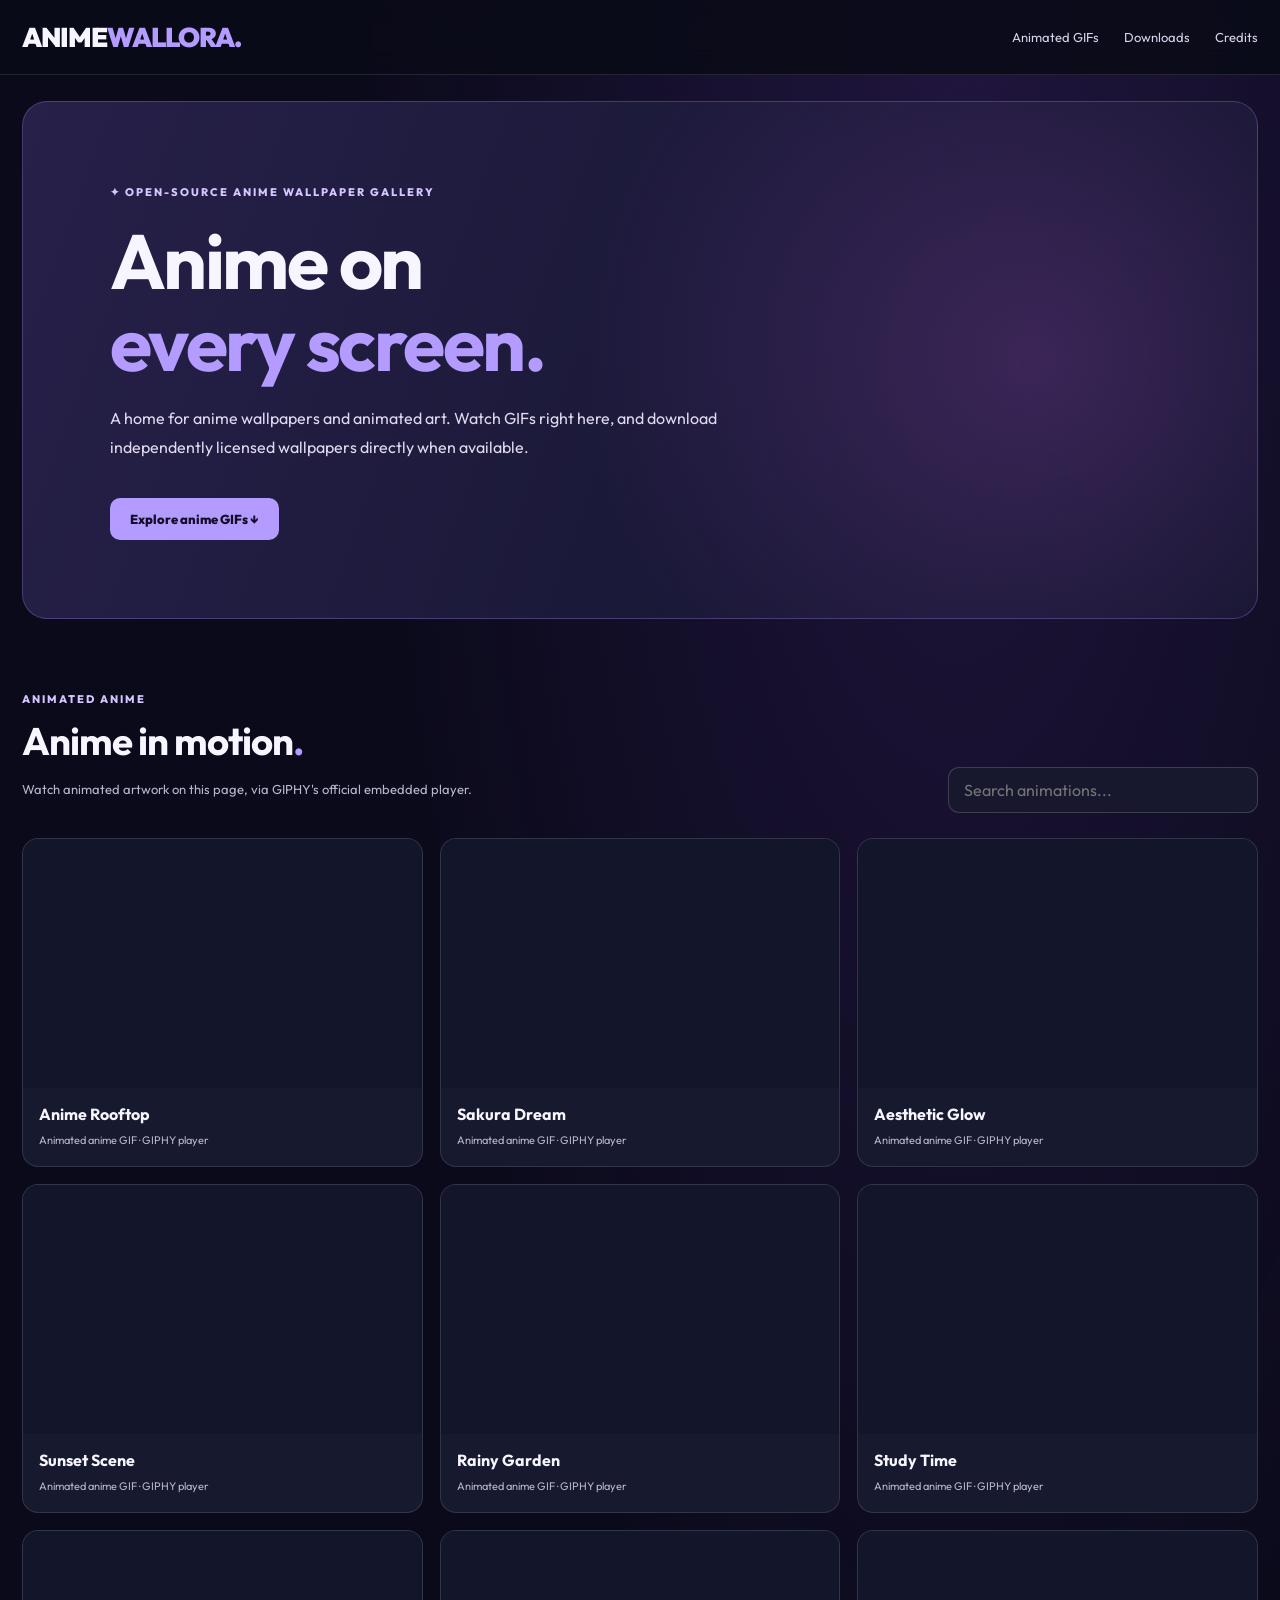
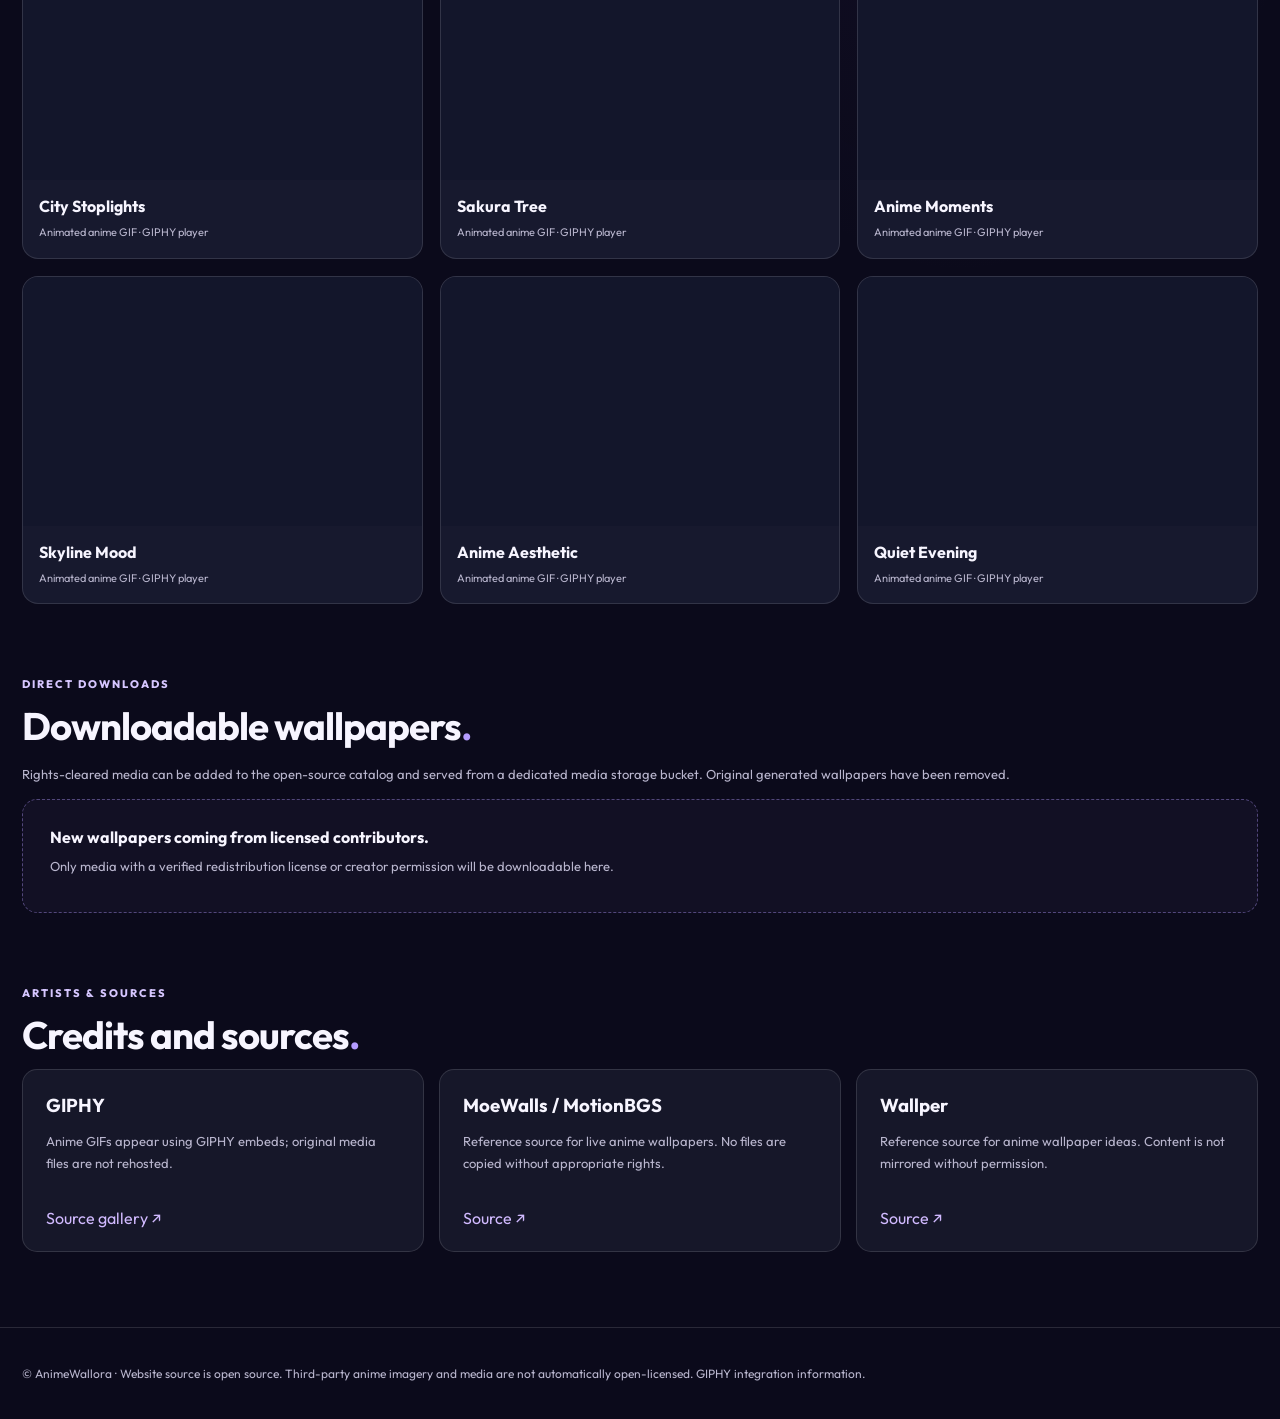
==== commit 31ec1d03: "Remove generated wallpaper references; add English anime GIF gallery and licensed media catalog" ====
--- a/index.html
+++ b/index.html
@@ -1 +1 @@
-<!doctype html><html lang="en"><head><meta charset="utf-8"><meta name="viewport" content="width=device-width,initial-scale=1"><meta name="theme-color" content="#080916"><meta name="description" content="Download original anime-inspired desktop wallpapers and browse animated anime GIFs without leaving AnimeWallora."><title>AnimeWallora | Anime Wallpapers & Loops</title><link rel="icon" href="favicon.svg"><link rel="preconnect" href="https://fonts.googleapis.com"><link href="https://fonts.googleapis.com/css2?family=Outfit:wght@400;500;600;700;800;900&display=swap" rel="stylesheet"><style>:root{font-family:Outfit,Arial,sans-serif;color:#f4f1ff;background:#080916;--muted:#aba9bf;--accent:#b59dff}*{box-sizing:border-box}html{scroll-behavior:smooth}body{margin:0;background:radial-gradient(ellipse at 65% -15%,#57347877,transparent 40%),#080916}a{color:inherit;text-decoration:none}button,input{font:inherit}button{cursor:pointer}button:focus-visible,a:focus-visible,input:focus-visible{outline:2px solid white;outline-offset:3px}.container{max-width:1340px;margin:auto;padding:0 22px}.top{position:sticky;top:0;z-index:15;background:#0a0a19e8;backdrop-filter:blur(14px);border-bottom:1px solid #ffffff1c}.nav{height:76px;display:flex;align-items:center;gap:25px}.logo{font-size:26px;font-weight:900;letter-spacing:-1.4px;margin-right:auto}.logo span,.gradient{color:#b8a0ff}.nav a:not(.logo){color:#d4cee8;font-size:13px;font-weight:700}.nav a:hover{color:white}.hero{margin:28px auto 0;border-radius:25px;padding:88px 6%;background:radial-gradient(circle at 84% 48%,#ac51c455,transparent 43%),linear-gradient(120deg,#2b1e52,#0c1b31);border:1px solid #b59dff44;overflow:hidden}.pill{display:inline-block;border:1px solid #b49aff66;border-radius:50px;padding:9px 15px;font-size:11px;letter-spacing:2px;color:#e3d6ff;font-weight:800}.hero h1{font-size:clamp(45px,6.2vw,87px);letter-spacing:-3px;line-height:1.04;max-width:800px;margin:22px 0}.hero p{max-width:590px;line-height:1.8;color:#dad4ed;font-size:16px}.actions{display:flex;gap:12px;margin-top:28px;flex-wrap:wrap}.btn{display:inline-flex;align-items:center;justify-content:center;gap:8px;border:1px solid #ffffff4d;border-radius:11px;padding:13px 20px;font-size:13px;font-weight:800;background:#ffffff12;color:white}.btn.primary{background:var(--accent);color:#221632;border-color:var(--accent)}.btn:hover{filter:brightness(1.15)}.stats{display:flex;gap:30px;flex-wrap:wrap;margin-top:48px;color:#d3cce8;font-size:12px}.stats strong{font-size:23px;color:white;margin-right:7px}.section{padding-top:78px}.section-head{display:flex;align-items:end;justify-content:space-between;gap:18px;margin-bottom:24px;flex-wrap:wrap}.section h2{font-size:clamp(30px,3.2vw,45px);letter-spacing:-1.3px;margin:10px 0}.overline{font-size:11px;letter-spacing:2.5px;font-weight:800;color:#b7a0fc}.section p{color:var(--muted);font-size:13px;line-height:1.75;max-width:630px}.grid{display:grid;grid-template-columns:repeat(4,minmax(0,1fr));gap:17px}.card{border:1px solid #ffffff1c;border-radius:16px;overflow:hidden;background:#171a2b}.card img{width:100%;aspect-ratio:16/10;object-fit:cover;display:block}.meta{padding:17px;display:flex;align-items:center;justify-content:space-between;gap:8px}.meta h3{font-size:15px;margin:0 0 7px}.meta small{font-size:11px;color:var(--muted)}.save{background:#b59dff;color:#1b1033;border:0;border-radius:9px;padding:9px 14px;font-size:12px;font-weight:800;white-space:nowrap}.gif-grid{grid-template-columns:repeat(3,minmax(0,1fr))}.frame{aspect-ratio:16/10;background:#171b31}.frame iframe{width:100%;height:100%;border:0;display:block}.note{padding:18px 0;color:var(--muted);font-size:12px;line-height:1.9}.source-grid{display:grid;grid-template-columns:repeat(3,1fr);gap:15px}.source{padding:23px;border:1px solid #ffffff1c;background:#16192a;border-radius:15px}.source strong{font-size:20px}.source p{margin-bottom:0}.footer{margin-top:85px;padding:28px 0;border-top:1px solid #ffffff1c;color:var(--muted);font-size:12px}.search{background:#171a2b;border:1px solid #ffffff30;border-radius:10px;padding:12px 15px;color:white;width:min(300px,100%)}.hide{display:none!important}@media(max-width:980px){.grid{grid-template-columns:repeat(2,minmax(0,1fr))}.gif-grid{grid-template-columns:repeat(2,minmax(0,1fr))}}@media(max-width:620px){.nav{gap:13px;height:65px}.nav a:not(.logo){font-size:11px}.nav a[href="#about"]{display:none}.logo{font-size:21px}.hero{padding:55px 23px}.hero h1{font-size:46px;letter-spacing:-1.6px}.section{padding-top:57px}.grid,.gif-grid,.source-grid{grid-template-columns:1fr}.stats{gap:15px}.card img{aspect-ratio:16/9}}</style></head><body><header class="top"><nav class="container nav"><a href="#" class="logo">ANIME<span>WALLORA.</span></a><a href="#wallpapers">Wallpapers</a><a href="#animated">Animated</a><a href="#about">Credits</a></nav></header><main class="container"><section class="hero"><span class="pill">✦ YOUR ANIME WALLPAPER UNIVERSE</span><h1>Bring your screen<br><span class="gradient">to life.</span></h1><p>Discover original anime-inspired wallpapers you can download right here, plus animated anime loops to watch without leaving our site.</p><div class="actions"><a class="btn primary" href="#wallpapers">Browse Downloads ↓</a><a class="btn" href="#animated">Watch Animations →</a></div><div class="stats"><span><strong>4</strong> Original downloads</span><span><strong>12</strong> Embedded GIFs</span><span><strong>100%</strong> English</span></div></section><section class="section" id="wallpapers"><div class="section-head"><div><span class="overline">ORIGINAL COLLECTION</span><h2>Download wallpapers<span class="gradient">.</span></h2><p>Original 1600 × 900 vector artwork, hosted in this repository. Download directly with no third-party redirects.</p></div><input class="search" type="search" id="search" placeholder="Search wallpapers..." aria-label="Search wallpapers"></div><div class="grid" id="downloadGrid"><article class="card wallpaper" data-name="moonlit shrine"><img loading="lazy" src="wallpapers/moonlit-shrine.svg" alt="Moonlit Shrine anime-inspired wallpaper"><div class="meta"><div><h3>Moonlit Shrine</h3><small>SVG · 1600 × 900 · Original art</small></div><a class="save" href="wallpapers/moonlit-shrine.svg" download="moonlit-shrine.svg">↓ Download</a></div></article><article class="card wallpaper" data-name="neon ronin"><img loading="lazy" src="wallpapers/neon-ronin.svg" alt="Neon Ronin anime-inspired wallpaper"><div class="meta"><div><h3>Neon Ronin</h3><small>SVG · 1600 × 900 · Original art</small></div><a class="save" href="wallpapers/neon-ronin.svg" download="neon-ronin.svg">↓ Download</a></div></article><article class="card wallpaper" data-name="sakura twilight"><img loading="lazy" src="wallpapers/sakura-twilight.svg" alt="Sakura Twilight anime-inspired wallpaper"><div class="meta"><div><h3>Sakura Twilight</h3><small>SVG · 1600 × 900 · Original art</small></div><a class="save" href="wallpapers/sakura-twilight.svg" download="sakura-twilight.svg">↓ Download</a></div></article><article class="card wallpaper" data-name="starfall spirit"><img loading="lazy" src="wallpapers/starfall-spirit.svg" alt="Starfall Spirit anime-inspired wallpaper"><div class="meta"><div><h3>Starfall Spirit</h3><small>SVG · 1600 × 900 · Original art</small></div><a class="save" href="wallpapers/starfall-spirit.svg" download="starfall-spirit.svg">↓ Download</a></div></article></div><p id="noResults" class="note hide">No wallpapers found. Try another search.</p></section><section class="section" id="animated"><div class="section-head"><div><span class="overline">ANIME IN MOTION</span><h2>Animated gallery<span class="gradient">.</span></h2><p>Play these anime-themed animations right on AnimeWallora. The GIFs remain hosted by GIPHY because their licensing does not authorize us to redistribute the media files.</p></div></div><div class="grid gif-grid"><article class="card"><div class="frame"><iframe loading="lazy" title="Anime Rooftop GIPHY animation" src="https://giphy.com/embed/2SYqgPxMm2kbVe3y02" allowfullscreen></iframe></div><div class="meta"><div><h3>Anime Rooftop</h3><small>Embedded via GIPHY</small></div></div></article><article class="card"><div class="frame"><iframe loading="lazy" title="Sakura Dream GIPHY animation" src="https://giphy.com/embed/PoHVT5kEyNWcN0CWNj" allowfullscreen></iframe></div><div class="meta"><div><h3>Sakura Dream</h3><small>Embedded via GIPHY</small></div></div></article><article class="card"><div class="frame"><iframe loading="lazy" title="Aesthetic Glow GIPHY animation" src="https://giphy.com/embed/4YZNYcTybcYTnROykG" allowfullscreen></iframe></div><div class="meta"><div><h3>Aesthetic Glow</h3><small>Embedded via GIPHY</small></div></div></article><article class="card"><div class="frame"><iframe loading="lazy" title="Sunset Scene GIPHY animation" src="https://giphy.com/embed/RcRYrpC1pBvIB0icDm" allowfullscreen></iframe></div><div class="meta"><div><h3>Sunset Scene</h3><small>Embedded via GIPHY</small></div></div></article><article class="card"><div class="frame"><iframe loading="lazy" title="Rainy Garden GIPHY animation" src="https://giphy.com/embed/1Ye7CiFf0OvUaJ82A2" allowfullscreen></iframe></div><div class="meta"><div><h3>Rainy Garden</h3><small>Embedded via GIPHY</small></div></div></article><article class="card"><div class="frame"><iframe loading="lazy" title="Study Time GIPHY animation" src="https://giphy.com/embed/4N3lQozOH2STZdDsOe" allowfullscreen></iframe></div><div class="meta"><div><h3>Study Time</h3><small>Embedded via GIPHY</small></div></div></article><article class="card"><div class="frame"><iframe loading="lazy" title="City Stoplights GIPHY animation" src="https://giphy.com/embed/2seKKLp1n0sEeJLYTK" allowfullscreen></iframe></div><div class="meta"><div><h3>City Stoplights</h3><small>Embedded via GIPHY</small></div></div></article><article class="card"><div class="frame"><iframe loading="lazy" title="Sakura Tree GIPHY animation" src="https://giphy.com/embed/ONGUmqZCalAKO8PH7C" allowfullscreen></iframe></div><div class="meta"><div><h3>Sakura Tree</h3><small>Embedded via GIPHY</small></div></div></article><article class="card"><div class="frame"><iframe loading="lazy" title="Anime Moments GIPHY animation" src="https://giphy.com/embed/2tOUQgIShjXIHksATn" allowfullscreen></iframe></div><div class="meta"><div><h3>Anime Moments</h3><small>Embedded via GIPHY</small></div></div></article><article class="card"><div class="frame"><iframe loading="lazy" title="Skyline Mood GIPHY animation" src="https://giphy.com/embed/dn12b0TGWufPpdoSTv" allowfullscreen></iframe></div><div class="meta"><div><h3>Skyline Mood</h3><small>Embedded via GIPHY</small></div></div></article><article class="card"><div class="frame"><iframe loading="lazy" title="Anime Aesthetic GIPHY animation" src="https://giphy.com/embed/cC9j39MDoWk8ioRO7S" allowfullscreen></iframe></div><div class="meta"><div><h3>Anime Aesthetic</h3><small>Embedded via GIPHY</small></div></div></article><article class="card"><div class="frame"><iframe loading="lazy" title="Quiet Evening GIPHY animation" src="https://giphy.com/embed/orUBsDjlD2rzsz6pPK" allowfullscreen></iframe></div><div class="meta"><div><h3>Quiet Evening</h3><small>Embedded via GIPHY</small></div></div></article></div></section><section class="section" id="about"><span class="overline">CREDITS & LICENSING</span><h2>About the collection<span class="gradient">.</span></h2><div class="source-grid"><div class="source"><strong>Original wallpapers</strong><p>The four downloadable vector artworks on this site were created for AnimeWallora and stored in its own GitHub repository.</p></div><div class="source"><strong>GIPHY</strong><p>Animations are displayed via GIPHY's player. All rights remain with their respective owners. The source files are not mirrored here.</p></div><div class="source"><strong>MoeWalls & Wallper</strong><p>These services inspired the concept. Their wallpapers have not been copied or rehosted; redistribution requires appropriate permission.</p></div></div><p class="note">Attribution alone does not grant the right to republish copyrighted files. If creators provide permission or appropriately licensed files, additional videos and GIFs can be hosted and downloaded here.</p></section></main><footer class="footer"><div class="container">© 2026 AnimeWallora · Original downloads + credited embedded media · Anime-inspired fan project.</div></footer><script>const q=document.getElementById('search'),cards=[...document.querySelectorAll('.wallpaper')];q.addEventListener('input',()=>{const term=q.value.trim().toLowerCase();let shown=0;cards.forEach(card=>{const ok=card.dataset.name.includes(term);card.classList.toggle('hide',!ok);if(ok)shown++});document.getElementById('noResults').classList.toggle('hide',shown>0)})</script></body></html>+<!doctype html><html lang="en"><head><meta charset="utf-8"><meta name="viewport" content="width=device-width,initial-scale=1"><meta name="theme-color" content="#0b0a1b"><meta name="description" content="AnimeWallora is an open-source anime wallpaper gallery featuring embedded GIF animations and licensed wallpaper downloads."><title>AnimeWallora · Anime Wallpapers</title><link rel="icon" href="favicon.svg" type="image/svg+xml"><link rel="preconnect" href="https://fonts.googleapis.com"><link href="https://fonts.googleapis.com/css2?family=Outfit:wght@400;500;600;700;800;900&display=swap" rel="stylesheet"><style>:root{font-family:Outfit,Arial,sans-serif;color:#f7f5ff;background:#0b0a1b;--muted:#b9b6ce;--accent:#b49bff}*{box-sizing:border-box}html{scroll-behavior:smooth}body{margin:0;background:radial-gradient(ellipse at 75% 0,#4a2c8455,transparent 44%),#0b0a1b}a{color:inherit;text-decoration:none}button,input{font:inherit}button{cursor:pointer}a:focus-visible,input:focus-visible,button:focus-visible{outline:2px solid var(--accent);outline-offset:3px}.wrap{max-width:1300px;padding:0 22px;margin:auto}.top{border-bottom:1px solid #ffffff1b;background:#0a0b19e9;position:sticky;top:0;z-index:10;backdrop-filter:blur(14px)}nav{min-height:74px;display:flex;align-items:center;gap:25px}.brand{margin-right:auto;font-weight:900;font-size:27px;letter-spacing:-1px}.brand span,.gradient{color:#b49bff}nav a:not(.brand){font-size:13px;color:#d8d3eb}.hero{margin:26px auto 0;border:1px solid #b49bff44;border-radius:25px;padding:78px 7%;background:radial-gradient(circle at 82% 50%,#743d9166,transparent 43%),linear-gradient(110deg,#272049,#10132b)}.label{color:#d6c6ff;letter-spacing:2px;font-size:11px;font-weight:800}.hero h1{font-size:clamp(46px,6vw,82px);line-height:1.07;letter-spacing:-2.5px;margin:20px 0}.hero p{max-width:640px;font-size:16px;color:#e1daef;line-height:1.8}.pill{display:inline-block;border-radius:10px;background:#b49bff;color:#160e29;padding:13px 20px;font-weight:800;font-size:13px;margin-top:20px}.section{padding-top:68px}.section h2{font-size:clamp(30px,3vw,42px);margin:10px 0;letter-spacing:-1px}.section p{color:var(--muted);line-height:1.7;font-size:13px}.section-head{display:flex;justify-content:space-between;align-items:end;gap:20px;flex-wrap:wrap;margin-bottom:25px}.search{background:#17182e;border:1px solid #ffffff29;color:#fff;border-radius:11px;padding:12px 15px;width:310px;max-width:100%}.grid{display:grid;grid-template-columns:repeat(3,minmax(0,1fr));gap:17px}.card{background:#17192e;border:1px solid #ffffff1e;border-radius:16px;overflow:hidden}.frame{aspect-ratio:16/10;background:#13162b}.frame iframe{width:100%;height:100%;display:block;border:0}.details{padding:16px}.details h3{margin:0;font-size:16px}.details p{font-size:11px;margin:7px 0 0}.media{display:block;width:100%;aspect-ratio:16/10;object-fit:cover;background:#222544}.download{display:inline-block;background:var(--accent);color:#130e25;padding:10px 14px;border-radius:9px;font-size:12px;font-weight:800}.message{border:1px dashed #b49bff66;border-radius:15px;padding:27px;background:#b49bff0b}.message p{margin:8px 0}.source-grid{display:grid;grid-template-columns:repeat(3,minmax(0,1fr));gap:15px}.source{background:#161729;border:1px solid #ffffff20;border-radius:15px;padding:23px}.source h3{margin:0}.source a{color:#d1baff}.source p{min-height:65px}.hide{display:none!important}footer{margin-top:75px;padding:35px 0;border-top:1px solid #ffffff20;color:var(--muted);font-size:12px;line-height:1.8}@media(max-width:800px){.grid{grid-template-columns:repeat(2,minmax(0,1fr))}}@media(max-width:600px){nav{gap:12px;min-height:66px}.brand{font-size:21px}nav a:not(.brand){font-size:11px}.hero{padding:53px 24px}.hero h1{font-size:47px}.grid,.source-grid{grid-template-columns:1fr}.section{padding-top:51px}}@media(prefers-reduced-motion:reduce){html{scroll-behavior:auto}}</style></head><body><header class="top"><nav class="wrap"><a class="brand" href="#">ANIME<span>WALLORA.</span></a><a href="#animated">Animated GIFs</a><a href="#downloads">Downloads</a><a href="#credits">Credits</a></nav></header><main class="wrap"><section class="hero"><span class="label">✦ OPEN-SOURCE ANIME WALLPAPER GALLERY</span><h1>Anime on<br><span class="gradient">every screen.</span></h1><p>A home for anime wallpapers and animated art. Watch GIFs right here, and download independently licensed wallpapers directly when available.</p><a href="#animated" class="pill">Explore anime GIFs ↓</a></section><section class="section" id="animated"><div class="section-head"><div><span class="label">ANIMATED ANIME</span><h2>Anime in motion<span class="gradient">.</span></h2><p>Watch animated artwork on this page, via GIPHY's official embedded player.</p></div><input id="search" class="search" type="search" placeholder="Search animations..." aria-label="Search animations"></div><div id="gifs" class="grid"><article class="card"><div class="frame"><iframe loading="lazy" title="Anime Rooftop animated GIF" src="https://giphy.com/embed/2SYqgPxMm2kbVe3y02" allowfullscreen></iframe></div><div class="details"><h3>Anime Rooftop</h3><p>Animated anime GIF · GIPHY player</p></div></article><article class="card"><div class="frame"><iframe loading="lazy" title="Sakura Dream animated GIF" src="https://giphy.com/embed/PoHVT5kEyNWcN0CWNj" allowfullscreen></iframe></div><div class="details"><h3>Sakura Dream</h3><p>Animated anime GIF · GIPHY player</p></div></article><article class="card"><div class="frame"><iframe loading="lazy" title="Aesthetic Glow animated GIF" src="https://giphy.com/embed/4YZNYcTybcYTnROykG" allowfullscreen></iframe></div><div class="details"><h3>Aesthetic Glow</h3><p>Animated anime GIF · GIPHY player</p></div></article><article class="card"><div class="frame"><iframe loading="lazy" title="Sunset Scene animated GIF" src="https://giphy.com/embed/RcRYrpC1pBvIB0icDm" allowfullscreen></iframe></div><div class="details"><h3>Sunset Scene</h3><p>Animated anime GIF · GIPHY player</p></div></article><article class="card"><div class="frame"><iframe loading="lazy" title="Rainy Garden animated GIF" src="https://giphy.com/embed/1Ye7CiFf0OvUaJ82A2" allowfullscreen></iframe></div><div class="details"><h3>Rainy Garden</h3><p>Animated anime GIF · GIPHY player</p></div></article><article class="card"><div class="frame"><iframe loading="lazy" title="Study Time animated GIF" src="https://giphy.com/embed/4N3lQozOH2STZdDsOe" allowfullscreen></iframe></div><div class="details"><h3>Study Time</h3><p>Animated anime GIF · GIPHY player</p></div></article><article class="card"><div class="frame"><iframe loading="lazy" title="City Stoplights animated GIF" src="https://giphy.com/embed/2seKKLp1n0sEeJLYTK" allowfullscreen></iframe></div><div class="details"><h3>City Stoplights</h3><p>Animated anime GIF · GIPHY player</p></div></article><article class="card"><div class="frame"><iframe loading="lazy" title="Sakura Tree animated GIF" src="https://giphy.com/embed/ONGUmqZCalAKO8PH7C" allowfullscreen></iframe></div><div class="details"><h3>Sakura Tree</h3><p>Animated anime GIF · GIPHY player</p></div></article><article class="card"><div class="frame"><iframe loading="lazy" title="Anime Moments animated GIF" src="https://giphy.com/embed/2tOUQgIShjXIHksATn" allowfullscreen></iframe></div><div class="details"><h3>Anime Moments</h3><p>Animated anime GIF · GIPHY player</p></div></article><article class="card"><div class="frame"><iframe loading="lazy" title="Skyline Mood animated GIF" src="https://giphy.com/embed/dn12b0TGWufPpdoSTv" allowfullscreen></iframe></div><div class="details"><h3>Skyline Mood</h3><p>Animated anime GIF · GIPHY player</p></div></article><article class="card"><div class="frame"><iframe loading="lazy" title="Anime Aesthetic animated GIF" src="https://giphy.com/embed/cC9j39MDoWk8ioRO7S" allowfullscreen></iframe></div><div class="details"><h3>Anime Aesthetic</h3><p>Animated anime GIF · GIPHY player</p></div></article><article class="card"><div class="frame"><iframe loading="lazy" title="Quiet Evening animated GIF" src="https://giphy.com/embed/orUBsDjlD2rzsz6pPK" allowfullscreen></iframe></div><div class="details"><h3>Quiet Evening</h3><p>Animated anime GIF · GIPHY player</p></div></article></div><p class="message hide" id="noGif">No matching animations found.</p></section><section class="section" id="downloads"><span class="label">DIRECT DOWNLOADS</span><h2>Downloadable wallpapers<span class="gradient">.</span></h2><p>Rights-cleared media can be added to the open-source catalog and served from a dedicated media storage bucket. Original generated wallpapers have been removed.</p><div id="downloadsGrid" class="grid"></div><div class="message" id="emptyDownloads"><strong>New wallpapers coming from licensed contributors.</strong><p>Only media with a verified redistribution license or creator permission will be downloadable here.</p></div></section><section class="section" id="credits"><span class="label">ARTISTS & SOURCES</span><h2>Credits and sources<span class="gradient">.</span></h2><div class="source-grid"><div class="source"><h3>GIPHY</h3><p>Anime GIFs appear using GIPHY embeds; original media files are not rehosted.</p><a href="https://giphy.com/explore/anime-4k" target="_blank" rel="noopener noreferrer">Source gallery ↗</a></div><div class="source"><h3>MoeWalls / MotionBGS</h3><p>Reference source for live anime wallpapers. No files are copied without appropriate rights.</p><a href="https://motionbgs.com/" target="_blank" rel="noopener noreferrer">Source ↗</a></div><div class="source"><h3>Wallper</h3><p>Reference source for anime wallpaper ideas. Content is not mirrored without permission.</p><a href="https://www.wallper.app/wallpapers/anime" target="_blank" rel="noopener noreferrer">Source ↗</a></div></div></section></main><footer><div class="wrap">© AnimeWallora · Website source is open source. Third-party anime imagery and media are not automatically open-licensed. <a href="https://developers.giphy.com/docs/api/" target="_blank" rel="noopener noreferrer">GIPHY integration information</a>.</div></footer><script>const input=document.getElementById('search');input.addEventListener('input',()=>{let n=0;document.querySelectorAll('#gifs .card').forEach(el=>{let ok=el.querySelector('h3').textContent.toLowerCase().includes(input.value.trim().toLowerCase());el.classList.toggle('hide',!ok);n+=ok?1:0});document.getElementById('noGif').classList.toggle('hide',n>0)});fetch('data/wallpapers.json').then(r=>{if(!r.ok)throw Error('catalog missing');return r.json()}).then(items=>{const grid=document.getElementById('downloadsGrid');items.forEach(item=>{if(!item.title||!item.url||!item.license||!item.creator)return;const card=document.createElement('article');card.className='card';const img=document.createElement(item.type==='video'?'video':'img');img.className='media';if(item.type==='video'){img.controls=true;img.playsInline=true;img.preload='metadata';img.src=item.url}else{img.loading='lazy';img.src=item.thumbnail||item.url;img.alt=item.title}const details=document.createElement('div');details.className='details';const h=document.createElement('h3');h.textContent=item.title;const p=document.createElement('p');p.textContent='By '+item.creator+' · '+item.license;const a=document.createElement('a');a.className='download';a.textContent='↓ Download';a.href=item.url;a.target='_blank';a.rel='noopener noreferrer';details.append(h,p,a);card.append(img,details);grid.append(card)});document.getElementById('emptyDownloads').classList.toggle('hide',grid.children.length>0)}).catch(()=>{})</script></body></html>
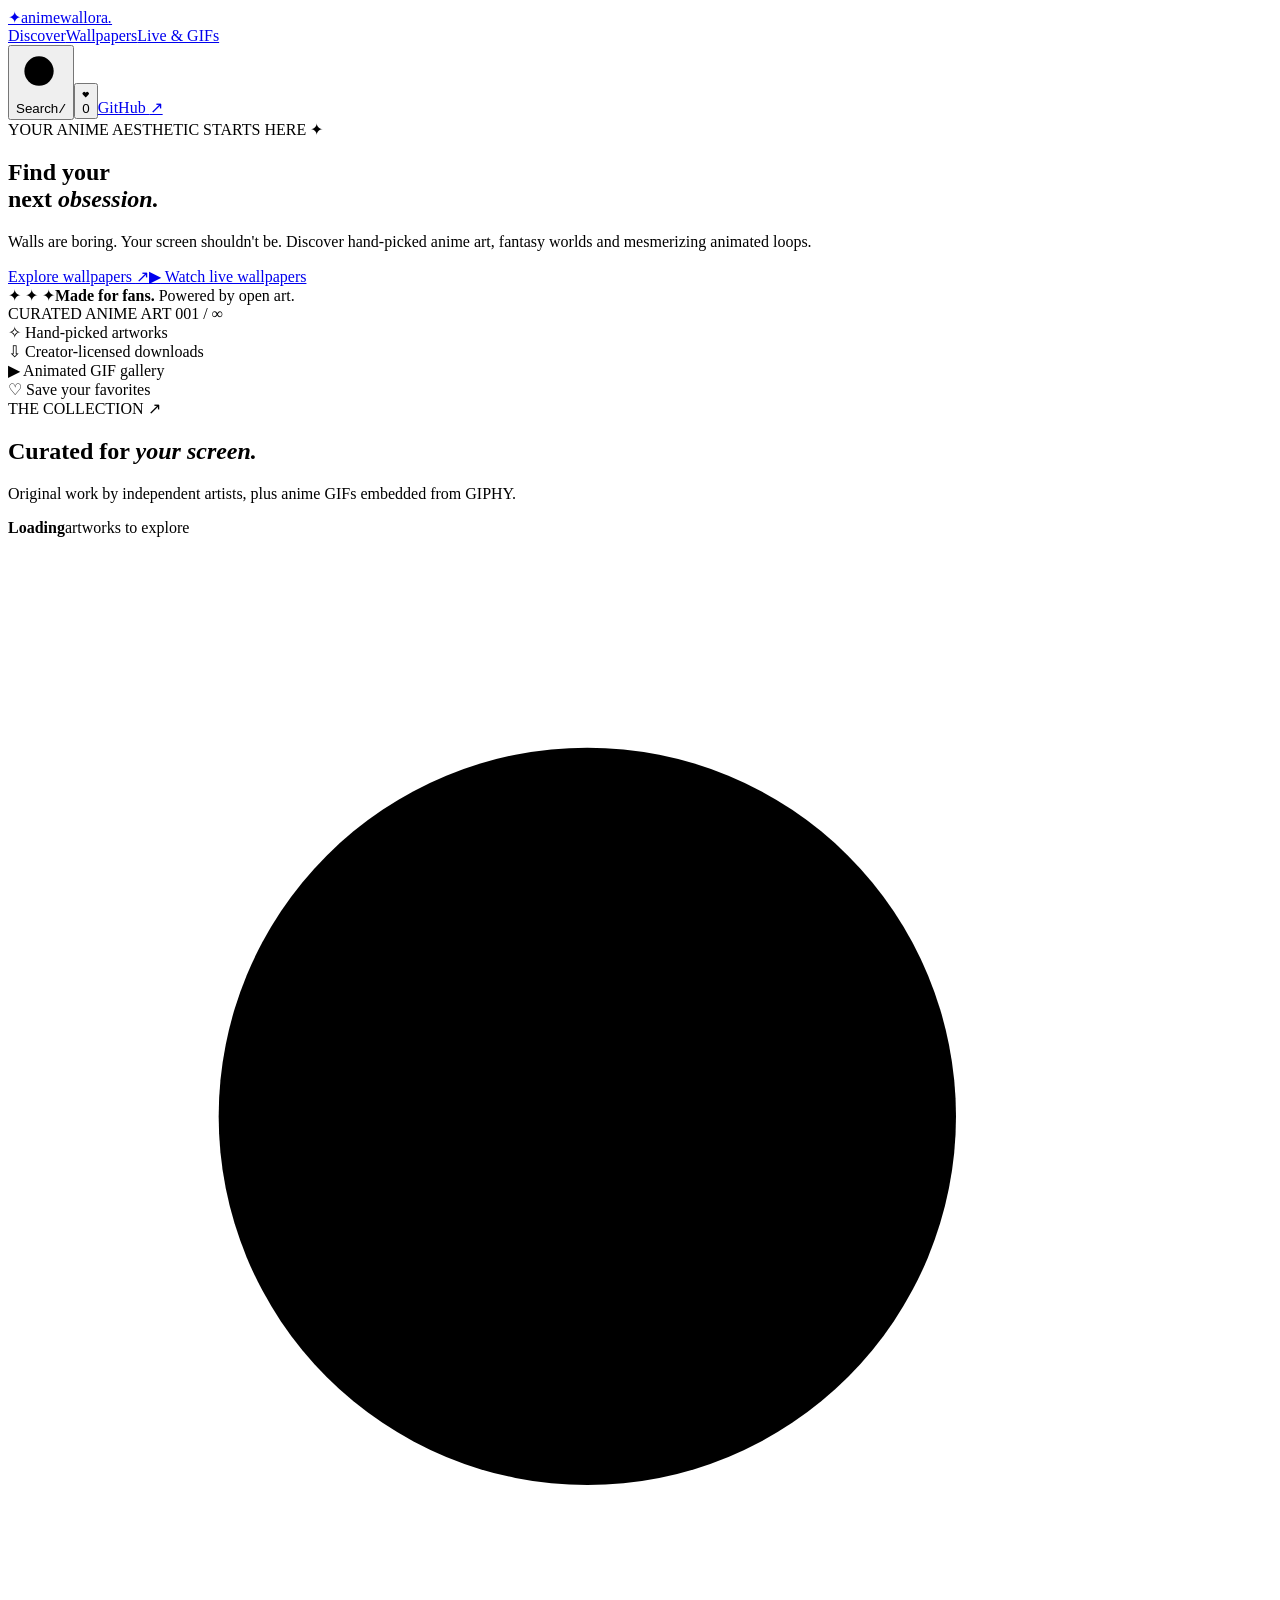
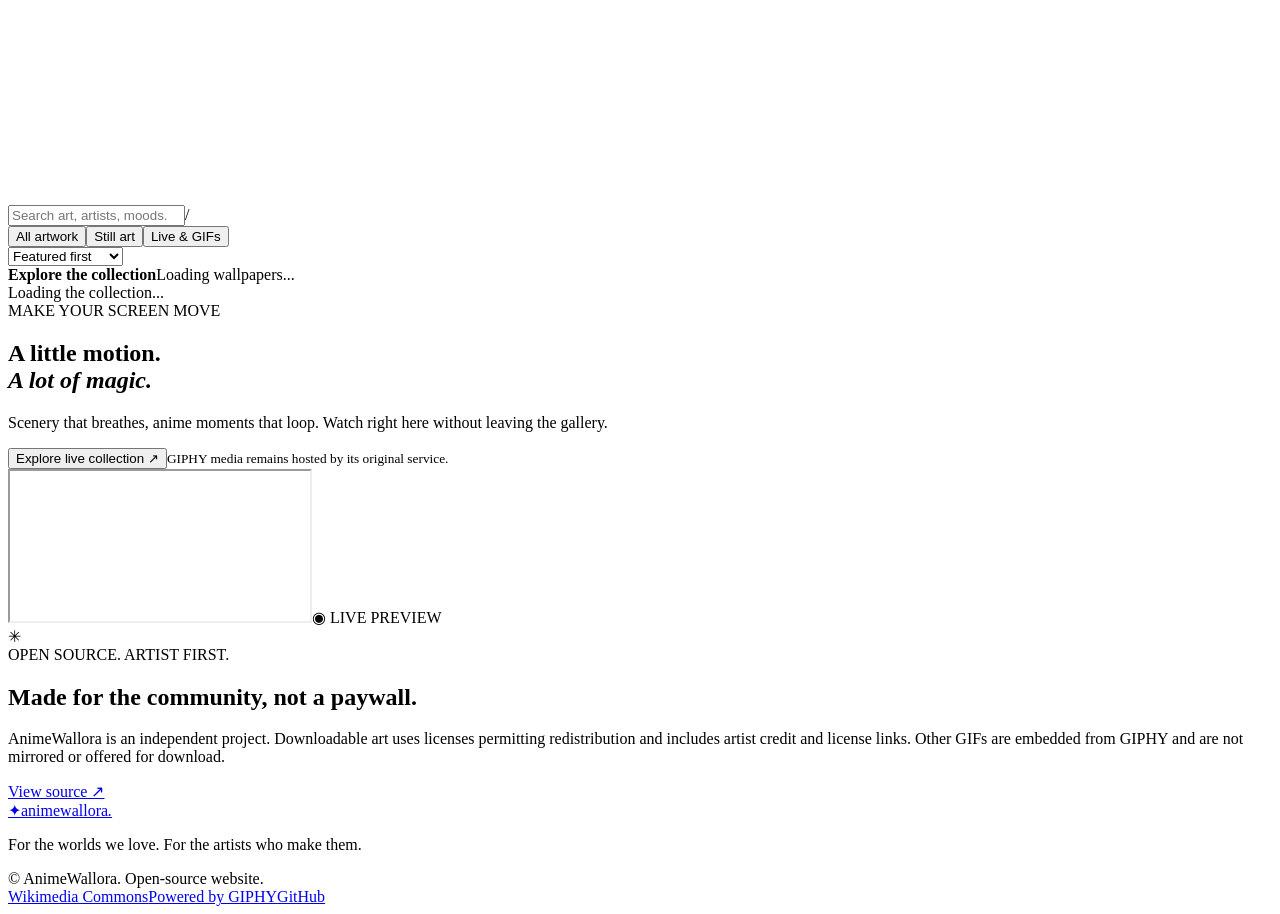
==== commit 8ca9797f: "Build new cinematic AnimeWallora homepage and interactive gallery shell" ====
--- a/index.html
+++ b/index.html
@@ -1 +1,52 @@
-<!doctype html><html lang="en"><head><meta charset="utf-8"><meta name="viewport" content="width=device-width,initial-scale=1"><meta name="theme-color" content="#0b0a1b"><meta name="description" content="AnimeWallora is an open-source anime wallpaper gallery featuring embedded GIF animations and licensed wallpaper downloads."><title>AnimeWallora · Anime Wallpapers</title><link rel="icon" href="favicon.svg" type="image/svg+xml"><link rel="preconnect" href="https://fonts.googleapis.com"><link href="https://fonts.googleapis.com/css2?family=Outfit:wght@400;500;600;700;800;900&display=swap" rel="stylesheet"><style>:root{font-family:Outfit,Arial,sans-serif;color:#f7f5ff;background:#0b0a1b;--muted:#b9b6ce;--accent:#b49bff}*{box-sizing:border-box}html{scroll-behavior:smooth}body{margin:0;background:radial-gradient(ellipse at 75% 0,#4a2c8455,transparent 44%),#0b0a1b}a{color:inherit;text-decoration:none}button,input{font:inherit}button{cursor:pointer}a:focus-visible,input:focus-visible,button:focus-visible{outline:2px solid var(--accent);outline-offset:3px}.wrap{max-width:1300px;padding:0 22px;margin:auto}.top{border-bottom:1px solid #ffffff1b;background:#0a0b19e9;position:sticky;top:0;z-index:10;backdrop-filter:blur(14px)}nav{min-height:74px;display:flex;align-items:center;gap:25px}.brand{margin-right:auto;font-weight:900;font-size:27px;letter-spacing:-1px}.brand span,.gradient{color:#b49bff}nav a:not(.brand){font-size:13px;color:#d8d3eb}.hero{margin:26px auto 0;border:1px solid #b49bff44;border-radius:25px;padding:78px 7%;background:radial-gradient(circle at 82% 50%,#743d9166,transparent 43%),linear-gradient(110deg,#272049,#10132b)}.label{color:#d6c6ff;letter-spacing:2px;font-size:11px;font-weight:800}.hero h1{font-size:clamp(46px,6vw,82px);line-height:1.07;letter-spacing:-2.5px;margin:20px 0}.hero p{max-width:640px;font-size:16px;color:#e1daef;line-height:1.8}.pill{display:inline-block;border-radius:10px;background:#b49bff;color:#160e29;padding:13px 20px;font-weight:800;font-size:13px;margin-top:20px}.section{padding-top:68px}.section h2{font-size:clamp(30px,3vw,42px);margin:10px 0;letter-spacing:-1px}.section p{color:var(--muted);line-height:1.7;font-size:13px}.section-head{display:flex;justify-content:space-between;align-items:end;gap:20px;flex-wrap:wrap;margin-bottom:25px}.search{background:#17182e;border:1px solid #ffffff29;color:#fff;border-radius:11px;padding:12px 15px;width:310px;max-width:100%}.grid{display:grid;grid-template-columns:repeat(3,minmax(0,1fr));gap:17px}.card{background:#17192e;border:1px solid #ffffff1e;border-radius:16px;overflow:hidden}.frame{aspect-ratio:16/10;background:#13162b}.frame iframe{width:100%;height:100%;display:block;border:0}.details{padding:16px}.details h3{margin:0;font-size:16px}.details p{font-size:11px;margin:7px 0 0}.media{display:block;width:100%;aspect-ratio:16/10;object-fit:cover;background:#222544}.download{display:inline-block;background:var(--accent);color:#130e25;padding:10px 14px;border-radius:9px;font-size:12px;font-weight:800}.message{border:1px dashed #b49bff66;border-radius:15px;padding:27px;background:#b49bff0b}.message p{margin:8px 0}.source-grid{display:grid;grid-template-columns:repeat(3,minmax(0,1fr));gap:15px}.source{background:#161729;border:1px solid #ffffff20;border-radius:15px;padding:23px}.source h3{margin:0}.source a{color:#d1baff}.source p{min-height:65px}.hide{display:none!important}footer{margin-top:75px;padding:35px 0;border-top:1px solid #ffffff20;color:var(--muted);font-size:12px;line-height:1.8}@media(max-width:800px){.grid{grid-template-columns:repeat(2,minmax(0,1fr))}}@media(max-width:600px){nav{gap:12px;min-height:66px}.brand{font-size:21px}nav a:not(.brand){font-size:11px}.hero{padding:53px 24px}.hero h1{font-size:47px}.grid,.source-grid{grid-template-columns:1fr}.section{padding-top:51px}}@media(prefers-reduced-motion:reduce){html{scroll-behavior:auto}}</style></head><body><header class="top"><nav class="wrap"><a class="brand" href="#">ANIME<span>WALLORA.</span></a><a href="#animated">Animated GIFs</a><a href="#downloads">Downloads</a><a href="#credits">Credits</a></nav></header><main class="wrap"><section class="hero"><span class="label">✦ OPEN-SOURCE ANIME WALLPAPER GALLERY</span><h1>Anime on<br><span class="gradient">every screen.</span></h1><p>A home for anime wallpapers and animated art. Watch GIFs right here, and download independently licensed wallpapers directly when available.</p><a href="#animated" class="pill">Explore anime GIFs ↓</a></section><section class="section" id="animated"><div class="section-head"><div><span class="label">ANIMATED ANIME</span><h2>Anime in motion<span class="gradient">.</span></h2><p>Watch animated artwork on this page, via GIPHY's official embedded player.</p></div><input id="search" class="search" type="search" placeholder="Search animations..." aria-label="Search animations"></div><div id="gifs" class="grid"><article class="card"><div class="frame"><iframe loading="lazy" title="Anime Rooftop animated GIF" src="https://giphy.com/embed/2SYqgPxMm2kbVe3y02" allowfullscreen></iframe></div><div class="details"><h3>Anime Rooftop</h3><p>Animated anime GIF · GIPHY player</p></div></article><article class="card"><div class="frame"><iframe loading="lazy" title="Sakura Dream animated GIF" src="https://giphy.com/embed/PoHVT5kEyNWcN0CWNj" allowfullscreen></iframe></div><div class="details"><h3>Sakura Dream</h3><p>Animated anime GIF · GIPHY player</p></div></article><article class="card"><div class="frame"><iframe loading="lazy" title="Aesthetic Glow animated GIF" src="https://giphy.com/embed/4YZNYcTybcYTnROykG" allowfullscreen></iframe></div><div class="details"><h3>Aesthetic Glow</h3><p>Animated anime GIF · GIPHY player</p></div></article><article class="card"><div class="frame"><iframe loading="lazy" title="Sunset Scene animated GIF" src="https://giphy.com/embed/RcRYrpC1pBvIB0icDm" allowfullscreen></iframe></div><div class="details"><h3>Sunset Scene</h3><p>Animated anime GIF · GIPHY player</p></div></article><article class="card"><div class="frame"><iframe loading="lazy" title="Rainy Garden animated GIF" src="https://giphy.com/embed/1Ye7CiFf0OvUaJ82A2" allowfullscreen></iframe></div><div class="details"><h3>Rainy Garden</h3><p>Animated anime GIF · GIPHY player</p></div></article><article class="card"><div class="frame"><iframe loading="lazy" title="Study Time animated GIF" src="https://giphy.com/embed/4N3lQozOH2STZdDsOe" allowfullscreen></iframe></div><div class="details"><h3>Study Time</h3><p>Animated anime GIF · GIPHY player</p></div></article><article class="card"><div class="frame"><iframe loading="lazy" title="City Stoplights animated GIF" src="https://giphy.com/embed/2seKKLp1n0sEeJLYTK" allowfullscreen></iframe></div><div class="details"><h3>City Stoplights</h3><p>Animated anime GIF · GIPHY player</p></div></article><article class="card"><div class="frame"><iframe loading="lazy" title="Sakura Tree animated GIF" src="https://giphy.com/embed/ONGUmqZCalAKO8PH7C" allowfullscreen></iframe></div><div class="details"><h3>Sakura Tree</h3><p>Animated anime GIF · GIPHY player</p></div></article><article class="card"><div class="frame"><iframe loading="lazy" title="Anime Moments animated GIF" src="https://giphy.com/embed/2tOUQgIShjXIHksATn" allowfullscreen></iframe></div><div class="details"><h3>Anime Moments</h3><p>Animated anime GIF · GIPHY player</p></div></article><article class="card"><div class="frame"><iframe loading="lazy" title="Skyline Mood animated GIF" src="https://giphy.com/embed/dn12b0TGWufPpdoSTv" allowfullscreen></iframe></div><div class="details"><h3>Skyline Mood</h3><p>Animated anime GIF · GIPHY player</p></div></article><article class="card"><div class="frame"><iframe loading="lazy" title="Anime Aesthetic animated GIF" src="https://giphy.com/embed/cC9j39MDoWk8ioRO7S" allowfullscreen></iframe></div><div class="details"><h3>Anime Aesthetic</h3><p>Animated anime GIF · GIPHY player</p></div></article><article class="card"><div class="frame"><iframe loading="lazy" title="Quiet Evening animated GIF" src="https://giphy.com/embed/orUBsDjlD2rzsz6pPK" allowfullscreen></iframe></div><div class="details"><h3>Quiet Evening</h3><p>Animated anime GIF · GIPHY player</p></div></article></div><p class="message hide" id="noGif">No matching animations found.</p></section><section class="section" id="downloads"><span class="label">DIRECT DOWNLOADS</span><h2>Downloadable wallpapers<span class="gradient">.</span></h2><p>Rights-cleared media can be added to the open-source catalog and served from a dedicated media storage bucket. Original generated wallpapers have been removed.</p><div id="downloadsGrid" class="grid"></div><div class="message" id="emptyDownloads"><strong>New wallpapers coming from licensed contributors.</strong><p>Only media with a verified redistribution license or creator permission will be downloadable here.</p></div></section><section class="section" id="credits"><span class="label">ARTISTS & SOURCES</span><h2>Credits and sources<span class="gradient">.</span></h2><div class="source-grid"><div class="source"><h3>GIPHY</h3><p>Anime GIFs appear using GIPHY embeds; original media files are not rehosted.</p><a href="https://giphy.com/explore/anime-4k" target="_blank" rel="noopener noreferrer">Source gallery ↗</a></div><div class="source"><h3>MoeWalls / MotionBGS</h3><p>Reference source for live anime wallpapers. No files are copied without appropriate rights.</p><a href="https://motionbgs.com/" target="_blank" rel="noopener noreferrer">Source ↗</a></div><div class="source"><h3>Wallper</h3><p>Reference source for anime wallpaper ideas. Content is not mirrored without permission.</p><a href="https://www.wallper.app/wallpapers/anime" target="_blank" rel="noopener noreferrer">Source ↗</a></div></div></section></main><footer><div class="wrap">© AnimeWallora · Website source is open source. Third-party anime imagery and media are not automatically open-licensed. <a href="https://developers.giphy.com/docs/api/" target="_blank" rel="noopener noreferrer">GIPHY integration information</a>.</div></footer><script>const input=document.getElementById('search');input.addEventListener('input',()=>{let n=0;document.querySelectorAll('#gifs .card').forEach(el=>{let ok=el.querySelector('h3').textContent.toLowerCase().includes(input.value.trim().toLowerCase());el.classList.toggle('hide',!ok);n+=ok?1:0});document.getElementById('noGif').classList.toggle('hide',n>0)});fetch('data/wallpapers.json').then(r=>{if(!r.ok)throw Error('catalog missing');return r.json()}).then(items=>{const grid=document.getElementById('downloadsGrid');items.forEach(item=>{if(!item.title||!item.url||!item.license||!item.creator)return;const card=document.createElement('article');card.className='card';const img=document.createElement(item.type==='video'?'video':'img');img.className='media';if(item.type==='video'){img.controls=true;img.playsInline=true;img.preload='metadata';img.src=item.url}else{img.loading='lazy';img.src=item.thumbnail||item.url;img.alt=item.title}const details=document.createElement('div');details.className='details';const h=document.createElement('h3');h.textContent=item.title;const p=document.createElement('p');p.textContent='By '+item.creator+' · '+item.license;const a=document.createElement('a');a.className='download';a.textContent='↓ Download';a.href=item.url;a.target='_blank';a.rel='noopener noreferrer';details.append(h,p,a);card.append(img,details);grid.append(card)});document.getElementById('emptyDownloads').classList.toggle('hide',grid.children.length>0)}).catch(()=>{})</script></body></html>+<!doctype html>
+<html lang="en">
+<head>
+<meta charset="utf-8"><meta name="viewport" content="width=device-width,initial-scale=1">
+<meta name="theme-color" content="#090a13"><meta name="description" content="AnimeWallora — curated anime art, fantasy wallpapers and animated loops. Discover, preview, save and download creator-licensed wallpapers.">
+<title>AnimeWallora — Your next obsession.</title>
+<link rel="icon" href="./favicon.svg" type="image/svg+xml">
+<link rel="preconnect" href="https://fonts.googleapis.com">
+<link rel="preconnect" href="https://fonts.gstatic.com" crossorigin>
+<link href="https://fonts.googleapis.com/css2?family=DM+Sans:wght@400;500;600;700;800&family=Outfit:wght@400;500;600;700;800;900&display=swap" rel="stylesheet">
+<link rel="stylesheet" href="./animewallora.css">
+<script src="./animewallora.js" defer></script>
+</head>
+<body>
+<div class="noise" aria-hidden="true"></div><div class="glow glow-one" aria-hidden="true"></div><div class="glow glow-two" aria-hidden="true"></div>
+<header class="site-header">
+ <div class="header-inner">
+  <a href="#top" class="logo" aria-label="AnimeWallora home"><span class="logo-symbol">✦</span><span>anime<span>wallora</span><i>.</i></span></a>
+  <nav class="desktop-nav" aria-label="Main navigation"><a href="#discover" class="nav-active">Discover</a><a href="#wallpapers">Wallpapers</a><a href="#animated">Live & GIFs</a></nav>
+  <div class="top-actions"><button id="headerSearch" class="header-search" aria-label="Search"><svg viewBox="0 0 24 24"><circle cx="11" cy="11" r="7"/><path d="m16 16 4 4"/></svg><span>Search</span><kbd>/</kbd></button><button id="favoritesNav" class="icon-button" aria-label="View favorites" title="Favorites"><svg viewBox="0 0 24 24"><path d="M20.7 4.5a5.5 5.5 0 0 0-7.8 0L12 5.4l-.9-.9a5.5 5.5 0 0 0-7.8 7.8L12 21l8.7-8.7a5.5 5.5 0 0 0 0-7.8Z"/></svg><span id="favoriteCount">0</span></button><a class="github-button" href="https://github.com/eliron8565/Wallpapers" target="_blank" rel="noopener noreferrer" title="View the open-source code">GitHub <span>↗</span></a></div>
+ </div>
+</header>
+<main id="top">
+<section class="hero-shell" id="discover">
+ <div class="hero-backdrop"></div><div class="hero-fade"></div>
+ <div class="hero-inner">
+  <div class="hero-copy"><div class="eyebrow"><span class="eyebrow-line"></span> YOUR ANIME AESTHETIC STARTS HERE <span class="asterisk">✦</span></div>
+  <h1>Find your<br>next <em>obsession<span>.</span></em></h1>
+  <p>Walls are boring. Your screen shouldn't be. Discover hand-picked anime art, fantasy worlds and mesmerizing animated loops.</p>
+  <div class="hero-buttons"><a class="primary-button" href="#wallpapers">Explore wallpapers <span>↗</span></a><a class="secondary-button" href="#animated"><span class="play-sign">▶</span> Watch live wallpapers</a></div>
+  <div class="hero-proof"><span class="proof-stars">✦ ✦ ✦</span><span><strong>Made for fans.</strong> Powered by open art.</span></div>
+  </div>
+  <div class="hero-tag"><span class="tag-dot"></span> CURATED ANIME ART <span>001 / ∞</span></div>
+ </div>
+</section>
+<section class="features-bar" aria-label="Highlights"><div><span>✧</span> Hand-picked artworks</div><span class="features-divider"></span><div><span>⇩</span> Creator-licensed downloads</div><span class="features-divider"></span><div><span>▶</span> Animated GIF gallery</div><span class="features-divider"></span><div><span>♡</span> Save your favorites</div></section>
+<section class="catalog-section" id="wallpapers">
+ <div class="section-heading"><div><div class="overline">THE COLLECTION <span>↗</span></div><h2>Curated for <em>your screen.</em></h2><p>Original work by independent artists, plus anime GIFs embedded from GIPHY.</p></div><div class="header-counter"><span class="count-pulse"></span><strong id="totalCount">Loading</strong><span>artworks to explore</span></div></div>
+ <div class="search-row"><label class="search-field" for="searchInput"><svg viewBox="0 0 24 24"><circle cx="11" cy="11" r="7"/><path d="m16 16 4 4"/></svg><input id="searchInput" placeholder="Search art, artists, moods..." autocomplete="off" type="search"><span class="shortcut">/</span></label><div class="view-switch" aria-label="Gallery type"><button class="type-tab active" data-type="all">All artwork</button><button class="type-tab" data-type="image">Still art</button><button class="type-tab" data-type="gif">Live & GIFs</button></div><select id="sortSelect" aria-label="Sort wallpapers"><option value="featured">Featured first</option><option value="name">Name A–Z</option><option value="newest">Recently added</option></select></div>
+ <div class="category-bar" id="categoryBar" aria-label="Categories"></div>
+ <div class="gallery-top"><div><strong id="galleryHeading">Explore the collection</strong><span id="resultCount">Loading wallpapers...</span></div><button id="clearFilters" class="clear-filters" hidden>Clear filters ×</button></div>
+ <div id="galleryGrid" class="gallery-grid" aria-live="polite"><div class="loading-gallery"><div class="spinner"></div> Loading the collection...</div></div>
+ <div id="emptyState" class="empty-state" hidden><span>✦</span><h3>No art in this universe… yet.</h3><p>Try a different search, or switch back to all artworks.</p><button id="emptyReset" class="primary-button">Show everything ↗</button></div>
+ <div class="load-area"><button id="loadMore" class="load-button" hidden>Show more <span>↓</span></button></div>
+</section>
+<section class="live-feature" id="animated"><div class="live-copy"><span class="overline">MAKE YOUR SCREEN MOVE</span><h2>A little motion.<br><em>A lot of magic.</em></h2><p>Scenery that breathes, anime moments that loop. Watch right here without leaving the gallery.</p><button class="primary-button" id="viewLive">Explore live collection ↗</button><small>GIPHY media remains hosted by its original service.</small></div><div class="live-art"><iframe loading="lazy" title="Anime sakura animation by animatr on GIPHY" src="https://giphy.com/embed/PoHVT5kEyNWcN0CWNj" allowfullscreen></iframe><span class="live-stamp">◉ LIVE PREVIEW</span></div></section>
+<section class="info-section"><div class="info-mark">✳</div><div><span class="overline">OPEN SOURCE. ARTIST FIRST.</span><h2>Made for the community, not a paywall.</h2><p>AnimeWallora is an independent project. Downloadable art uses licenses permitting redistribution and includes artist credit and license links. Other GIFs are embedded from GIPHY and are not mirrored or offered for download.</p></div><a href="https://github.com/eliron8565/Wallpapers" target="_blank" rel="noopener noreferrer">View source ↗</a></section>
+</main>
+<footer class="site-footer"><div class="footer-top"><a class="logo" href="#top"><span class="logo-symbol">✦</span><span>anime<span>wallora</span><i>.</i></span></a><p>For the worlds we love. For the artists who make them.</p></div><div class="footer-bottom"><span>© <span id="year"></span> AnimeWallora. Open-source website.</span><div class="footer-links"><a href="https://commons.wikimedia.org/" target="_blank" rel="noopener noreferrer">Wikimedia Commons</a><a href="https://giphy.com/" target="_blank" rel="noopener noreferrer">Powered by GIPHY</a><a href="https://github.com/eliron8565/Wallpapers" target="_blank" rel="noopener noreferrer">GitHub</a></div></div></footer>
+<div id="viewer" class="viewer" hidden role="dialog" aria-modal="true" aria-label="Wallpaper preview"><div class="viewer-scrim" id="viewerScrim"></div><div class="viewer-box"><button class="viewer-close" id="viewerClose" aria-label="Close preview">×</button><div class="viewer-art" id="viewerArt"></div><div class="viewer-side"><div><span class="overline" id="viewerCategory"></span><h2 id="viewerTitle"></h2><p id="viewerDescription"></p><div class="meta-line"><span>Artist</span><strong id="viewerArtist"></strong></div><div class="meta-line"><span>License</span><a id="viewerLicense" target="_blank" rel="noopener noreferrer"></a></div><div class="meta-line"><span>Source</span><a id="viewerSource" target="_blank" rel="noopener noreferrer">View original ↗</a></div></div><div class="viewer-actions"><button id="viewerFavorite" class="outline-button">♡ Save</button><button id="viewerDownload" class="primary-button">↓ Download wallpaper</button><small id="viewerHint"></small></div></div></div></div>
+<div class="toast" id="toast" role="status" aria-live="polite"></div>
+</body></html>
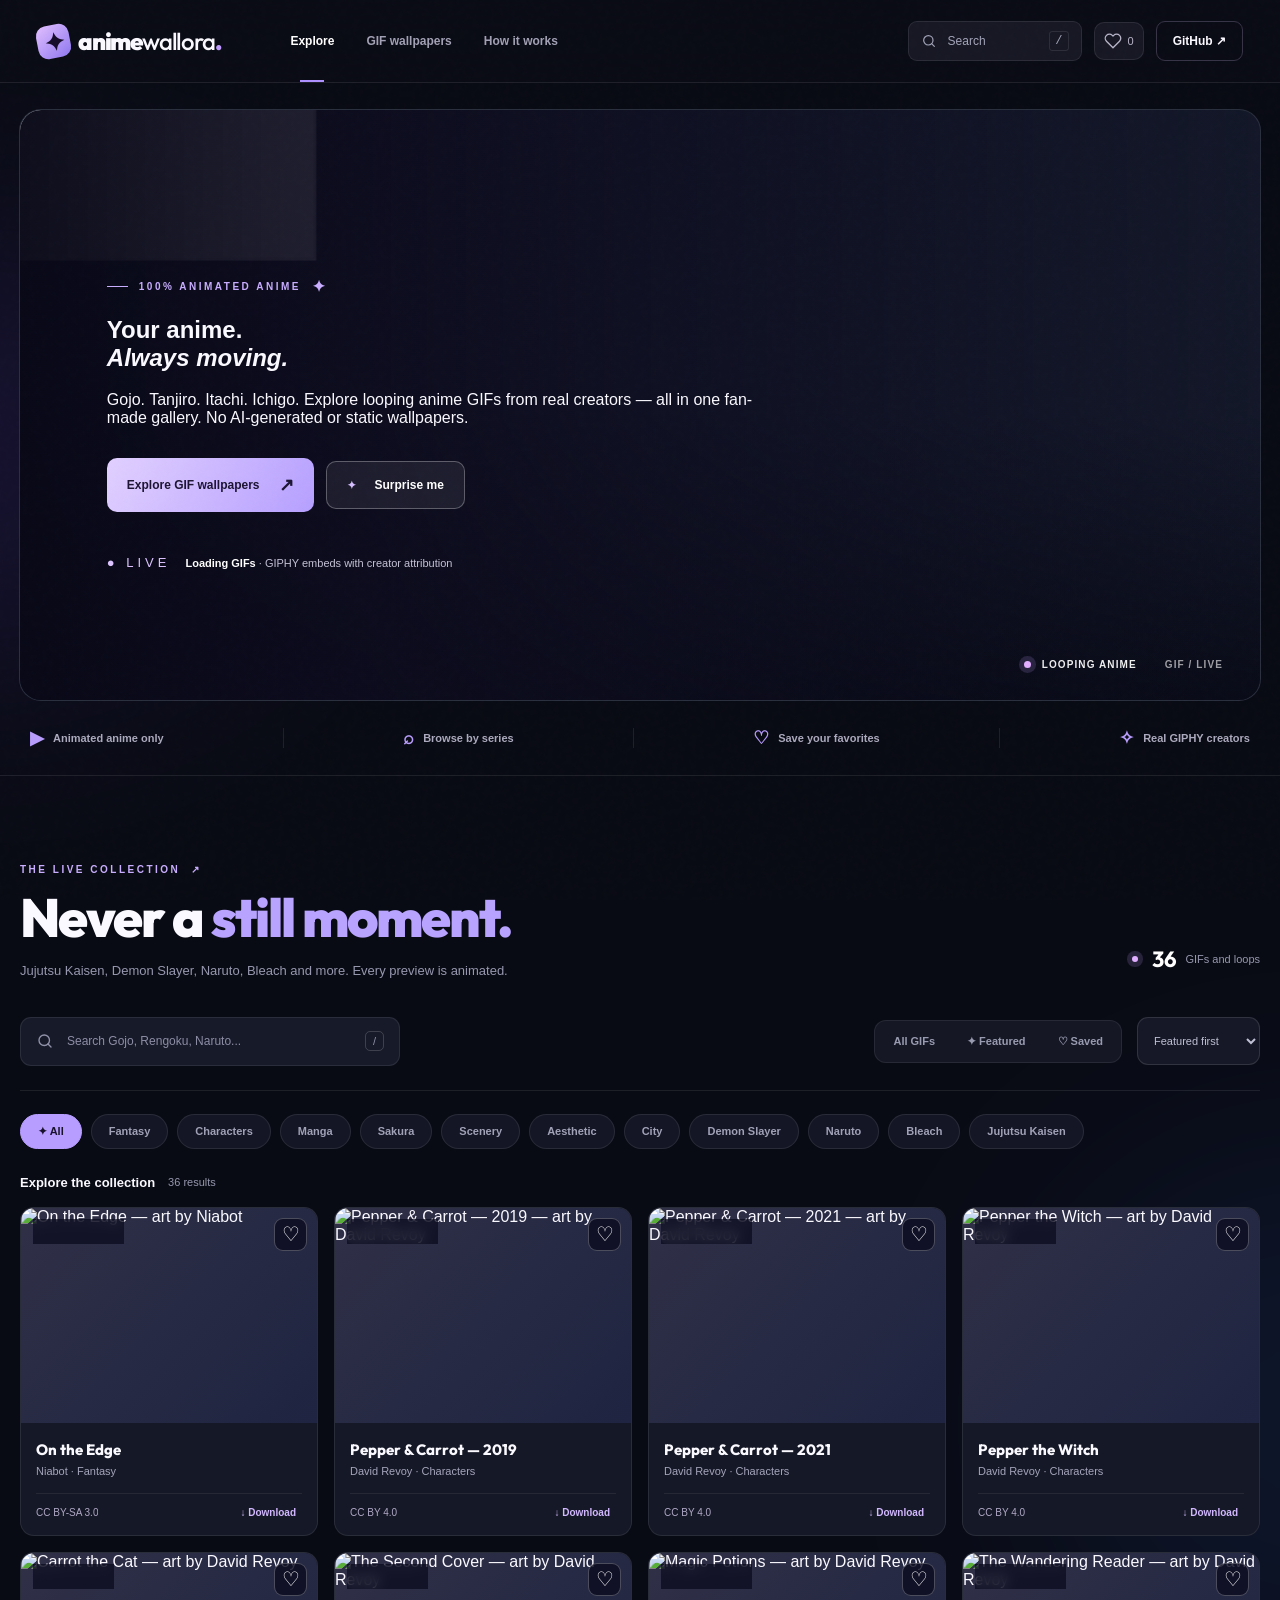
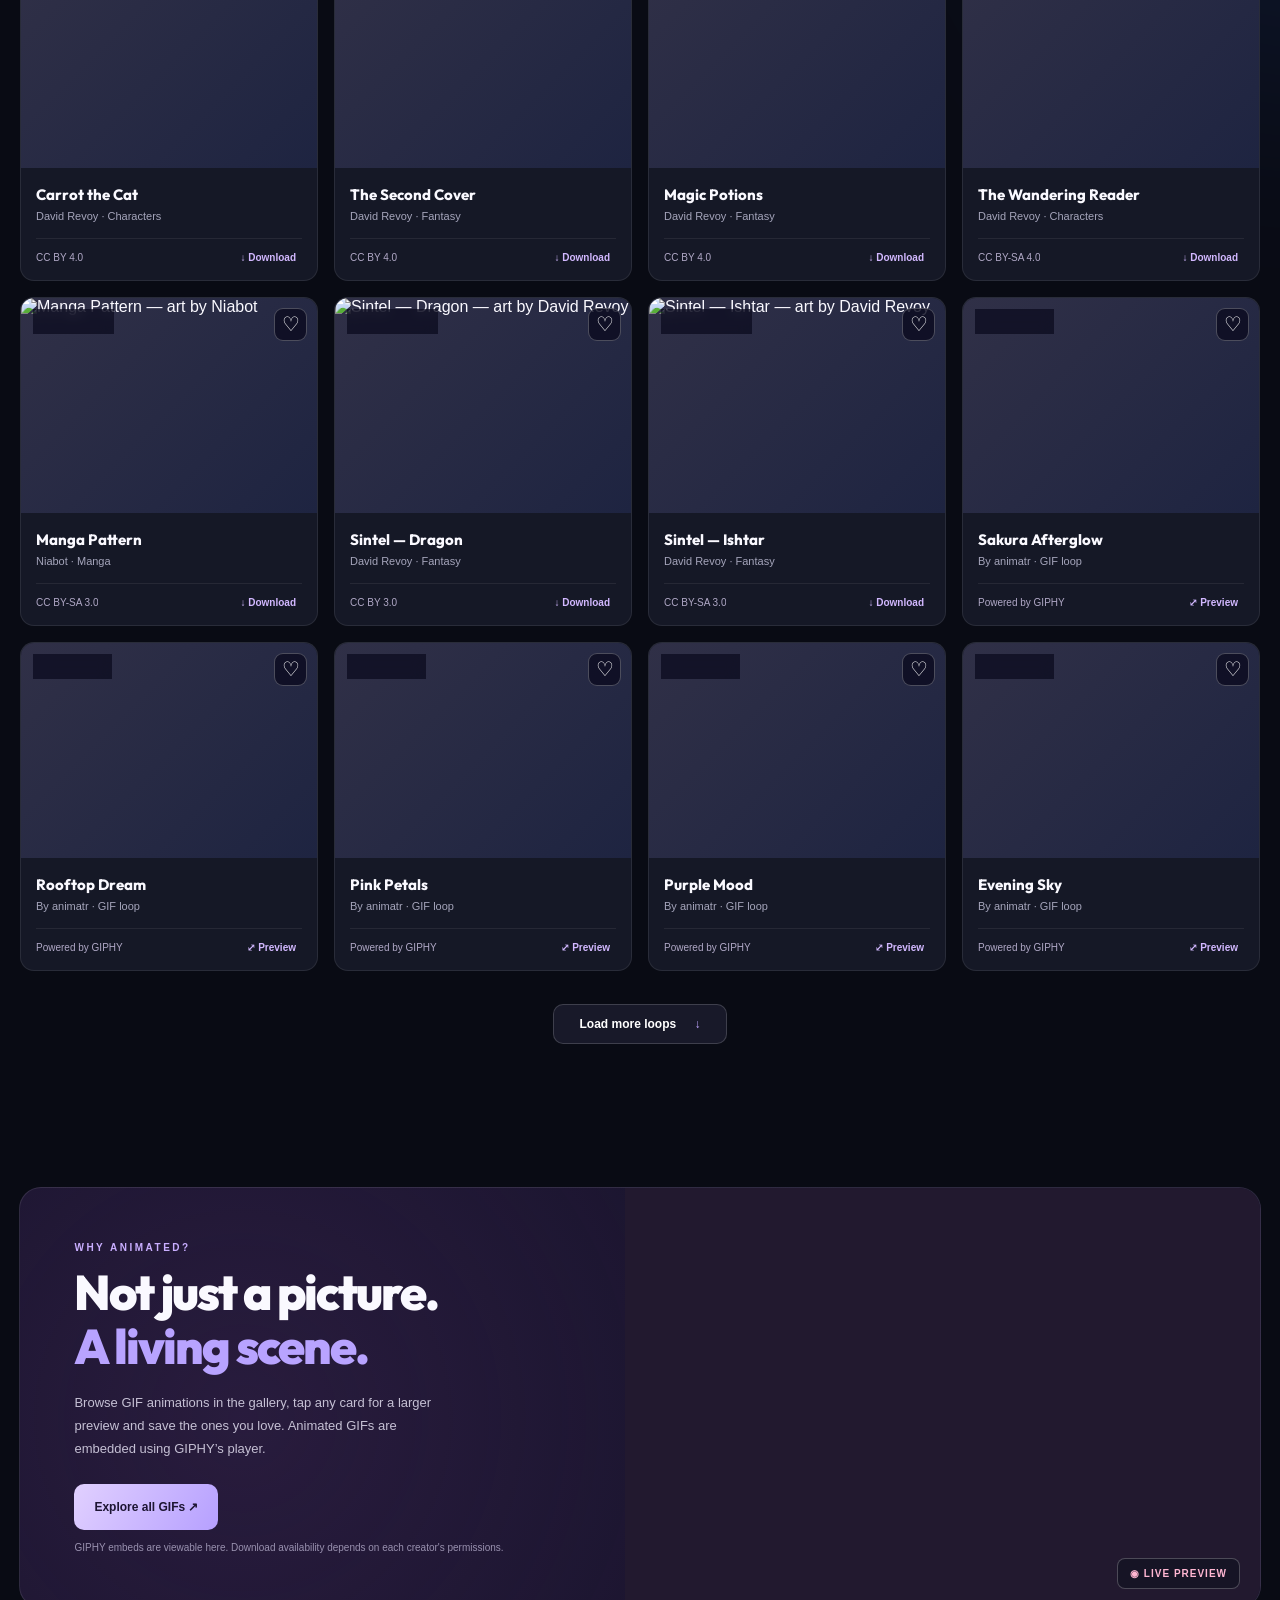
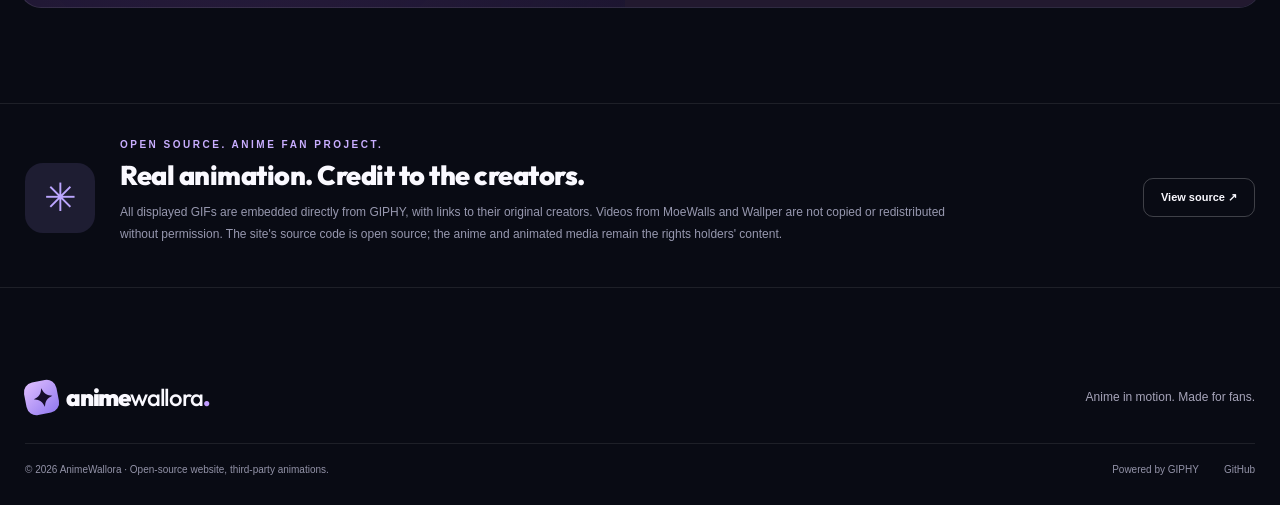
==== commit a25b79a1: "Convert AnimeWallora to animated-only anime GIF wallpaper portal" ====
--- a/index.html
+++ b/index.html
@@ -2,51 +2,64 @@
 <html lang="en">
 <head>
 <meta charset="utf-8"><meta name="viewport" content="width=device-width,initial-scale=1">
-<meta name="theme-color" content="#090a13"><meta name="description" content="AnimeWallora — curated anime art, fantasy wallpapers and animated loops. Discover, preview, save and download creator-licensed wallpapers.">
-<title>AnimeWallora — Your next obsession.</title>
+<meta name="theme-color" content="#090a13">
+<meta name="description" content="AnimeWallora: a free anime GIF and live wallpaper gallery. Explore animated Jujutsu Kaisen, Demon Slayer, Naruto, Bleach, One Piece and more.">
+<title>AnimeWallora — Anime GIF & Live Wallpapers</title>
 <link rel="icon" href="./favicon.svg" type="image/svg+xml">
 <link rel="preconnect" href="https://fonts.googleapis.com">
 <link rel="preconnect" href="https://fonts.gstatic.com" crossorigin>
 <link href="https://fonts.googleapis.com/css2?family=DM+Sans:wght@400;500;600;700;800&family=Outfit:wght@400;500;600;700;800;900&display=swap" rel="stylesheet">
 <link rel="stylesheet" href="./animewallora.css">
-<script src="./animewallora.js" defer></script>
+<script defer src="./animewallora.js"></script>
 </head>
-<body>
+<body class="animated-only">
 <div class="noise" aria-hidden="true"></div><div class="glow glow-one" aria-hidden="true"></div><div class="glow glow-two" aria-hidden="true"></div>
-<header class="site-header">
- <div class="header-inner">
-  <a href="#top" class="logo" aria-label="AnimeWallora home"><span class="logo-symbol">✦</span><span>anime<span>wallora</span><i>.</i></span></a>
-  <nav class="desktop-nav" aria-label="Main navigation"><a href="#discover" class="nav-active">Discover</a><a href="#wallpapers">Wallpapers</a><a href="#animated">Live & GIFs</a></nav>
-  <div class="top-actions"><button id="headerSearch" class="header-search" aria-label="Search"><svg viewBox="0 0 24 24"><circle cx="11" cy="11" r="7"/><path d="m16 16 4 4"/></svg><span>Search</span><kbd>/</kbd></button><button id="favoritesNav" class="icon-button" aria-label="View favorites" title="Favorites"><svg viewBox="0 0 24 24"><path d="M20.7 4.5a5.5 5.5 0 0 0-7.8 0L12 5.4l-.9-.9a5.5 5.5 0 0 0-7.8 7.8L12 21l8.7-8.7a5.5 5.5 0 0 0 0-7.8Z"/></svg><span id="favoriteCount">0</span></button><a class="github-button" href="https://github.com/eliron8565/Wallpapers" target="_blank" rel="noopener noreferrer" title="View the open-source code">GitHub <span>↗</span></a></div>
- </div>
-</header>
+<header class="site-header"><div class="header-inner">
+<a href="#top" class="logo" aria-label="AnimeWallora home"><span class="logo-symbol">✦</span><span>anime<span>wallora</span><i>.</i></span></a>
+<nav class="desktop-nav" aria-label="Main navigation"><a href="#discover" class="nav-active">Explore</a><a href="#wallpapers">GIF wallpapers</a><a href="#animated">How it works</a></nav>
+<div class="top-actions">
+<button id="headerSearch" class="header-search" aria-label="Search GIF wallpapers"><svg viewBox="0 0 24 24"><circle cx="11" cy="11" r="7"/><path d="m16 16 4 4"/></svg><span>Search</span><kbd>/</kbd></button>
+<button id="favoritesNav" class="icon-button" aria-label="Show saved GIFs" aria-pressed="false" title="Saved GIFs"><svg viewBox="0 0 24 24"><path d="M20.7 4.5a5.5 5.5 0 0 0-7.8 0L12 5.4l-.9-.9a5.5 5.5 0 0 0-7.8 7.8L12 21l8.7-8.7a5.5 5.5 0 0 0 0-7.8Z"/></svg><span id="favoriteCount">0</span></button>
+<a class="github-button" href="https://github.com/eliron8565/Wallpapers" target="_blank" rel="noopener noreferrer">GitHub ↗</a>
+</div></div></header>
 <main id="top">
 <section class="hero-shell" id="discover">
- <div class="hero-backdrop"></div><div class="hero-fade"></div>
- <div class="hero-inner">
-  <div class="hero-copy"><div class="eyebrow"><span class="eyebrow-line"></span> YOUR ANIME AESTHETIC STARTS HERE <span class="asterisk">✦</span></div>
-  <h1>Find your<br>next <em>obsession<span>.</span></em></h1>
-  <p>Walls are boring. Your screen shouldn't be. Discover hand-picked anime art, fantasy worlds and mesmerizing animated loops.</p>
-  <div class="hero-buttons"><a class="primary-button" href="#wallpapers">Explore wallpapers <span>↗</span></a><a class="secondary-button" href="#animated"><span class="play-sign">▶</span> Watch live wallpapers</a></div>
-  <div class="hero-proof"><span class="proof-stars">✦ ✦ ✦</span><span><strong>Made for fans.</strong> Powered by open art.</span></div>
-  </div>
-  <div class="hero-tag"><span class="tag-dot"></span> CURATED ANIME ART <span>001 / ∞</span></div>
- </div>
+<div class="hero-backdrop"><iframe title="Featured animated anime wallpaper on GIPHY" src="https://giphy.com/embed/qQC8JPGoSvNWZ4GI26" loading="eager" allowfullscreen></iframe></div><div class="hero-fade"></div>
+<div class="hero-inner"><div class="hero-copy">
+<div class="eyebrow"><span class="eyebrow-line"></span> 100% ANIMATED ANIME <span class="asterisk">✦</span></div>
+<h1>Your anime.<br><em>Always moving<span>.</span></em></h1>
+<p>Gojo. Tanjiro. Itachi. Ichigo. Explore looping anime GIFs from real creators — all in one fan-made gallery. No AI-generated or static wallpapers.</p>
+<div class="hero-buttons"><a class="primary-button" href="#wallpapers">Explore GIF wallpapers <span>↗</span></a><button class="secondary-button" id="surpriseHero"><span class="play-sign">✦</span> Surprise me</button></div>
+<div class="hero-proof"><span class="proof-stars">● LIVE</span><span><strong id="heroCount">Loading GIFs</strong> · GIPHY embeds with creator attribution</span></div>
+</div><div class="hero-tag"><span class="tag-dot"></span> LOOPING ANIME <span>GIF / LIVE</span></div></div>
 </section>
-<section class="features-bar" aria-label="Highlights"><div><span>✧</span> Hand-picked artworks</div><span class="features-divider"></span><div><span>⇩</span> Creator-licensed downloads</div><span class="features-divider"></span><div><span>▶</span> Animated GIF gallery</div><span class="features-divider"></span><div><span>♡</span> Save your favorites</div></section>
+<section class="features-bar" aria-label="Gallery features">
+<div><span>▶</span> Animated anime only</div><span class="features-divider"></span>
+<div><span>⌕</span> Browse by series</div><span class="features-divider"></span>
+<div><span>♡</span> Save your favorites</div><span class="features-divider"></span>
+<div><span>✧</span> Real GIPHY creators</div>
+</section>
 <section class="catalog-section" id="wallpapers">
- <div class="section-heading"><div><div class="overline">THE COLLECTION <span>↗</span></div><h2>Curated for <em>your screen.</em></h2><p>Original work by independent artists, plus anime GIFs embedded from GIPHY.</p></div><div class="header-counter"><span class="count-pulse"></span><strong id="totalCount">Loading</strong><span>artworks to explore</span></div></div>
- <div class="search-row"><label class="search-field" for="searchInput"><svg viewBox="0 0 24 24"><circle cx="11" cy="11" r="7"/><path d="m16 16 4 4"/></svg><input id="searchInput" placeholder="Search art, artists, moods..." autocomplete="off" type="search"><span class="shortcut">/</span></label><div class="view-switch" aria-label="Gallery type"><button class="type-tab active" data-type="all">All artwork</button><button class="type-tab" data-type="image">Still art</button><button class="type-tab" data-type="gif">Live & GIFs</button></div><select id="sortSelect" aria-label="Sort wallpapers"><option value="featured">Featured first</option><option value="name">Name A–Z</option><option value="newest">Recently added</option></select></div>
- <div class="category-bar" id="categoryBar" aria-label="Categories"></div>
- <div class="gallery-top"><div><strong id="galleryHeading">Explore the collection</strong><span id="resultCount">Loading wallpapers...</span></div><button id="clearFilters" class="clear-filters" hidden>Clear filters ×</button></div>
- <div id="galleryGrid" class="gallery-grid" aria-live="polite"><div class="loading-gallery"><div class="spinner"></div> Loading the collection...</div></div>
- <div id="emptyState" class="empty-state" hidden><span>✦</span><h3>No art in this universe… yet.</h3><p>Try a different search, or switch back to all artworks.</p><button id="emptyReset" class="primary-button">Show everything ↗</button></div>
- <div class="load-area"><button id="loadMore" class="load-button" hidden>Show more <span>↓</span></button></div>
+<div class="section-heading"><div><div class="overline">THE LIVE COLLECTION <span>↗</span></div><h2>Never a <em>still moment.</em></h2><p>Jujutsu Kaisen, Demon Slayer, Naruto, Bleach and more. Every preview is animated.</p></div>
+<div class="header-counter"><span class="count-pulse"></span><strong id="totalCount">...</strong><span>GIFs and loops</span></div></div>
+<div class="search-row">
+<label class="search-field" for="searchInput"><svg viewBox="0 0 24 24"><circle cx="11" cy="11" r="7"/><path d="m16 16 4 4"/></svg><input id="searchInput" placeholder="Search Gojo, Rengoku, Naruto..." autocomplete="off" type="search"><span class="shortcut">/</span></label>
+<div class="view-switch" aria-label="Show GIFs"><button class="type-tab active" data-filter="all" aria-pressed="true">All GIFs</button><button class="type-tab" data-filter="featured" aria-pressed="false">✦ Featured</button><button class="type-tab" data-filter="saved" aria-pressed="false">♡ Saved</button><button class="type-tab" id="downloadableTab" data-filter="downloadable" aria-pressed="false" hidden>↓ Downloads</button></div>
+<select id="sortSelect" aria-label="Sort GIFs"><option value="featured">Featured first</option><option value="name">Name A–Z</option><option value="newest">Recently added</option></select>
+</div>
+<div class="category-bar" id="categoryBar" aria-label="Anime series filters"></div>
+<div class="gallery-top"><div><strong id="galleryHeading">All animated wallpapers</strong><span id="resultCount">Loading...</span></div><button id="clearFilters" class="clear-filters" hidden>Clear filters ×</button></div>
+<div id="galleryGrid" class="gallery-grid" aria-live="polite"><div class="loading-gallery"><div class="spinner"></div> Loading animated anime wallpapers...</div></div>
+<div id="emptyState" class="empty-state" hidden><span>✦</span><h3>No GIFs found.</h3><p>Try a different anime series or search term.</p><button id="emptyReset" class="primary-button">Show all GIFs ↗</button></div>
+<div class="load-area"><button id="loadMore" class="load-button" hidden>Load more loops <span>↓</span></button></div>
 </section>
-<section class="live-feature" id="animated"><div class="live-copy"><span class="overline">MAKE YOUR SCREEN MOVE</span><h2>A little motion.<br><em>A lot of magic.</em></h2><p>Scenery that breathes, anime moments that loop. Watch right here without leaving the gallery.</p><button class="primary-button" id="viewLive">Explore live collection ↗</button><small>GIPHY media remains hosted by its original service.</small></div><div class="live-art"><iframe loading="lazy" title="Anime sakura animation by animatr on GIPHY" src="https://giphy.com/embed/PoHVT5kEyNWcN0CWNj" allowfullscreen></iframe><span class="live-stamp">◉ LIVE PREVIEW</span></div></section>
-<section class="info-section"><div class="info-mark">✳</div><div><span class="overline">OPEN SOURCE. ARTIST FIRST.</span><h2>Made for the community, not a paywall.</h2><p>AnimeWallora is an independent project. Downloadable art uses licenses permitting redistribution and includes artist credit and license links. Other GIFs are embedded from GIPHY and are not mirrored or offered for download.</p></div><a href="https://github.com/eliron8565/Wallpapers" target="_blank" rel="noopener noreferrer">View source ↗</a></section>
+<section class="live-feature" id="animated">
+<div class="live-copy"><span class="overline">WHY ANIMATED?</span><h2>Not just a picture.<br><em>A living scene.</em></h2><p>Browse GIF animations in the gallery, tap any card for a larger preview and save the ones you love. Animated GIFs are embedded using GIPHY’s player.</p><button class="primary-button" id="viewLive">Explore all GIFs ↗</button><small>GIPHY embeds are viewable here. Download availability depends on each creator's permissions.</small></div>
+<div class="live-art"><iframe loading="lazy" title="Rengoku animation on GIPHY" src="https://giphy.com/embed/U1rKCszzgEuVzMAVX0" allowfullscreen></iframe><span class="live-stamp">◉ LIVE PREVIEW</span></div>
+</section>
+<section class="info-section"><div class="info-mark">✳</div><div><span class="overline">OPEN SOURCE. ANIME FAN PROJECT.</span><h2>Real animation. Credit to the creators.</h2><p>All displayed GIFs are embedded directly from GIPHY, with links to their original creators. Videos from MoeWalls and Wallper are not copied or redistributed without permission. The site's source code is open source; the anime and animated media remain the rights holders' content.</p></div><a href="https://github.com/eliron8565/Wallpapers" target="_blank" rel="noopener noreferrer">View source ↗</a></section>
 </main>
-<footer class="site-footer"><div class="footer-top"><a class="logo" href="#top"><span class="logo-symbol">✦</span><span>anime<span>wallora</span><i>.</i></span></a><p>For the worlds we love. For the artists who make them.</p></div><div class="footer-bottom"><span>© <span id="year"></span> AnimeWallora. Open-source website.</span><div class="footer-links"><a href="https://commons.wikimedia.org/" target="_blank" rel="noopener noreferrer">Wikimedia Commons</a><a href="https://giphy.com/" target="_blank" rel="noopener noreferrer">Powered by GIPHY</a><a href="https://github.com/eliron8565/Wallpapers" target="_blank" rel="noopener noreferrer">GitHub</a></div></div></footer>
-<div id="viewer" class="viewer" hidden role="dialog" aria-modal="true" aria-label="Wallpaper preview"><div class="viewer-scrim" id="viewerScrim"></div><div class="viewer-box"><button class="viewer-close" id="viewerClose" aria-label="Close preview">×</button><div class="viewer-art" id="viewerArt"></div><div class="viewer-side"><div><span class="overline" id="viewerCategory"></span><h2 id="viewerTitle"></h2><p id="viewerDescription"></p><div class="meta-line"><span>Artist</span><strong id="viewerArtist"></strong></div><div class="meta-line"><span>License</span><a id="viewerLicense" target="_blank" rel="noopener noreferrer"></a></div><div class="meta-line"><span>Source</span><a id="viewerSource" target="_blank" rel="noopener noreferrer">View original ↗</a></div></div><div class="viewer-actions"><button id="viewerFavorite" class="outline-button">♡ Save</button><button id="viewerDownload" class="primary-button">↓ Download wallpaper</button><small id="viewerHint"></small></div></div></div></div>
+<footer class="site-footer"><div class="footer-top"><a class="logo" href="#top"><span class="logo-symbol">✦</span><span>anime<span>wallora</span><i>.</i></span></a><p>Anime in motion. Made for fans.</p></div><div class="footer-bottom"><span>© <span id="year"></span> AnimeWallora · Open-source website, third-party animations.</span><div class="footer-links"><a href="https://giphy.com/explore/anime-4k" target="_blank" rel="noopener noreferrer">Powered by GIPHY</a><a href="https://github.com/eliron8565/Wallpapers" target="_blank" rel="noopener noreferrer">GitHub</a></div></div></footer>
+<div id="viewer" class="viewer" hidden role="dialog" aria-modal="true" aria-labelledby="viewerTitle"><div class="viewer-scrim" id="viewerScrim"></div><div class="viewer-box"><button class="viewer-close" id="viewerClose" aria-label="Close preview">×</button><div class="viewer-art" id="viewerArt"></div><div class="viewer-side"><div><span class="overline" id="viewerCategory"></span><h2 id="viewerTitle"></h2><p id="viewerDescription"></p><div class="meta-line"><span>Creator / GIPHY uploader</span><strong id="viewerArtist"></strong></div><div class="meta-line"><span>Source</span><a id="viewerSource" target="_blank" rel="noopener noreferrer">Original GIF ↗</a></div></div><div class="viewer-actions"><button id="viewerFavorite" class="outline-button">♡ Save to favorites</button><a id="viewerDownload" class="primary-button" download hidden>↓ Download</a><small id="viewerHint">GIPHY content is streamed from the source. Downloads require the creator's permission.</small></div></div></div></div>
 <div class="toast" id="toast" role="status" aria-live="polite"></div>
 </body></html>
--- a/animewallora.css
+++ b/animewallora.css
@@ -0,0 +1 @@
+:root{color-scheme:dark;--bg:#090b14;--ink:#faf9ff;--muted:#9798af;--surface:#141725;--border:rgba(255,255,255,.085);--purple:#b29aff;--orange:#ffa68d;font-family:"DM Sans",sans-serif}*{box-sizing:border-box}html{scroll-behavior:smooth}body{margin:0;min-height:100vh;background:var(--bg);color:var(--ink)}button,input,select{font:inherit}a{color:inherit;text-decoration:none}button{cursor:pointer}svg{width:20px;height:20px;fill:none;stroke:currentColor;stroke-width:1.8;stroke-linecap:round;stroke-linejoin:round}button:focus-visible,a:focus-visible,input:focus-visible,select:focus-visible{outline:2px solid #d7c6ff;outline-offset:3px}[hidden]{display:none!important}.noise{position:fixed;inset:0;pointer-events:none;opacity:.03;z-index:50;background-image:url("data:image/svg+xml,%3Csvg viewBox='0 0 170 170' xmlns='http://www.w3.org/2000/svg'%3E%3Cfilter id='n'%3E%3CfeTurbulence type='fractalNoise' baseFrequency='.85' numOctaves='3' stitchTiles='stitch'/%3E%3C/filter%3E%3Cpath filter='url(%23n)' opacity='.45' d='M0 0h170v170H0z'/%3E%3C/svg%3E")}.glow{position:absolute;z-index:-1;pointer-events:none;filter:blur(120px);opacity:.16;border-radius:100%}.glow-one{width:560px;height:400px;background:#613cc8;left:-300px;top:250px}.glow-two{width:540px;height:540px;background:#274ea1;right:-300px;top:1150px}.site-header{height:83px;background:#0c0d17e8;backdrop-filter:blur(18px);position:sticky;top:0;z-index:20;border-bottom:1px solid var(--border)}.header-inner{height:100%;max-width:1460px;margin:auto;padding:0 37px;display:flex;align-items:center;gap:70px}.logo{display:inline-flex;align-items:center;gap:8px;font-family:Outfit,sans-serif;font-size:24px;font-weight:900;white-space:nowrap;letter-spacing:-1.2px}.logo>span:last-child>span{font-weight:500}.logo i{color:#c19cff;font-style:normal}.logo-symbol{display:grid;place-items:center;width:33px;height:33px;color:#160d2a;background:linear-gradient(145deg,#e1bfff,#8f78ef);border-radius:10px;transform:rotate(-11deg);font-size:25px}.desktop-nav{display:flex;align-items:center;gap:32px;height:100%;flex:1}.desktop-nav a{height:100%;display:grid;place-items:center;color:#a2a1b5;font-size:12px;font-weight:800;position:relative;white-space:nowrap}.desktop-nav a:hover,.desktop-nav a.nav-active{color:white}.desktop-nav .nav-active:after{content:"";background:#ae91ff;height:2px;width:24px;position:absolute;bottom:0}.top-actions{display:flex;align-items:center;gap:12px}.header-search{display:flex;gap:11px;align-items:center;color:#a4a4b9;background:#171824;border:1px solid var(--border);border-radius:9px;padding:9px 12px;font-size:12px;width:174px}.header-search svg{width:16px;height:16px}.header-search kbd{margin-left:auto;border:1px solid #ffffff18;padding:2px 5px;border-radius:3px}.icon-button{background:#171824;border:1px solid var(--border);border-radius:10px;padding:9px;display:flex;align-items:center;gap:6px;color:#b8b5c8}.icon-button svg{width:18px;height:18px}.icon-button span{font-size:11px}.github-button{padding:12px 16px;border:1px solid #383447;border-radius:9px;font-size:12px;font-weight:800}.github-button span{color:var(--purple);margin-left:6px}.hero-shell{position:relative;min-height:590px;max-width:1410px;margin:26px auto 0;border:1px solid #ffffff19;border-radius:22px;overflow:hidden;background:#14192a}.hero-backdrop{position:absolute;inset:0;background-image:url("https://commons.wikimedia.org/wiki/Special:Redirect/file/On_the_edge_-_free_world_version.jpg");background-size:cover;background-position:63% 48%;transform:scale(1.025);filter:saturate(.95)}.hero-fade{position:absolute;inset:0;background:linear-gradient(90deg,rgba(9,9,24,.98) 0%,rgba(13,12,30,.91) 28%,rgba(13,12,30,.6) 51%,rgba(13,12,30,.09) 100%),linear-gradient(0deg,#050610b3,transparent 48%)}.hero-inner{position:relative;padding:92px 7% 55px;display:flex;flex-direction:column;min-height:590px;justify-content:center}.hero-copy{max-width:685px}.eyebrow,.overline{font-size:10px;letter-spacing:2.5px;font-weight:800;color:#c9aeff;display:flex;align-items:center;gap:11px}.eyebrow-line{width:21px;height:1px;background:#c9aeff}.asterisk{font-size:16px}.hero h1{font:900 clamp(55px,7.2vw,103px)/1.01 Outfit,sans-serif;letter-spacing:-5.4px;margin:25px 0 24px}.hero h1 em{font-style:normal;color:#d4bcff}.hero h1 em span{color:#ffab92}.hero p{color:#d2d2e1;font-size:15px;line-height:1.9;max-width:530px;margin:0}.hero-buttons{display:flex;gap:12px;align-items:center;flex-wrap:wrap;margin-top:31px}.primary-button,.secondary-button,.outline-button{display:inline-flex;align-items:center;justify-content:center;gap:19px;border:0;border-radius:10px;background:linear-gradient(120deg,#e1d0ff,#b6a0ff);color:#1d1533;font-size:12px;font-weight:900;padding:16px 20px;transition:transform .2s,filter .2s}.primary-button:hover,.secondary-button:hover,.outline-button:hover{transform:translateY(-2px);filter:brightness(1.08)}.primary-button span{font-size:18px}.secondary-button,.outline-button{background:#ffffff12;border:1px solid #ffffff48;color:#fff}.play-sign{font-size:11px;color:#d7c0ff}.hero-proof{display:flex;align-items:center;gap:15px;color:#c5c2d6;font-size:11px;margin-top:43px}.hero-proof strong{color:white}.proof-stars{letter-spacing:4px;color:#ddc4ff;font-size:13px}.hero-tag{position:absolute;bottom:30px;right:37px;display:flex;align-items:center;gap:11px;letter-spacing:1.1px;font-size:10px;font-weight:800;color:#eee}.hero-tag span:last-child{opacity:.65;margin-left:17px}.tag-dot,.count-pulse{height:7px;width:7px;background:#e1aeff;border-radius:50%;box-shadow:0 0 0 5px #b198f32c}.features-bar{max-width:1410px;margin:auto;padding:26px 30px;display:flex;justify-content:space-between;align-items:center;gap:16px;border-bottom:1px solid var(--border);color:#acaabe;font-size:11px;font-weight:700}.features-bar div{display:flex;gap:9px;align-items:center}.features-bar div span{color:#b89dfd;font-size:18px}.features-divider{height:20px;width:1px;background:var(--border)}.catalog-section{max-width:1390px;padding:88px 20px 20px;margin:auto}.section-heading{display:flex;justify-content:space-between;align-items:end;gap:20px;margin-bottom:34px}.section-heading h2,.live-copy h2,.info-section h2{font:850 clamp(33px,4.2vw,55px)/1.12 Outfit,sans-serif;letter-spacing:-2px;margin:12px 0}.section-heading h2 em,.live-copy h2 em{font-style:normal;color:#b8a3ff}.section-heading p{color:var(--muted);font-size:13px;margin:0;line-height:1.8}.header-counter{display:flex;gap:8px;align-items:center;white-space:nowrap;color:var(--muted);font-size:11px;padding-bottom:10px}.header-counter strong{font-family:Outfit;font-size:22px;color:white}.count-pulse{height:6px;width:6px;margin-right:6px}.search-row{display:flex;align-items:center;gap:15px;padding-bottom:24px;border-bottom:1px solid var(--border)}.search-field{display:flex;align-items:center;gap:11px;flex:1;min-width:190px;max-width:380px;background:#171a29;border:1px solid #ffffff15;border-radius:11px;height:49px;padding:0 15px;color:#9192a9}.search-field svg{width:18px;height:18px}.search-field input{background:none;color:white;border:0;outline:0;font-size:12px;flex:1;min-width:0}.search-field input::placeholder{color:#8d8da5}.shortcut{font-size:11px;padding:3px 7px;border:1px solid #ffffff2b;border-radius:5px}.view-switch{display:flex;align-items:center;gap:4px;padding:4px;border:1px solid #ffffff14;background:#151725;border-radius:12px;margin-left:auto}.type-tab{background:transparent;border:0;color:#999bb0;font-size:11px;font-weight:800;padding:10px 14px;border-radius:8px;white-space:nowrap}.type-tab.active{color:white;background:#39304e;box-shadow:0 2px 8px #0005}#sortSelect{border:1px solid #ffffff1e;background:#161827;color:#bfc0d3;border-radius:11px;font-size:11px;height:48px;padding:0 12px}.category-bar{display:flex;gap:9px;overflow-x:auto;padding:23px 0 26px;scrollbar-width:none}.category-bar::-webkit-scrollbar{display:none}.category{border:1px solid #ffffff17;background:#141625;color:#a2a2b7;border-radius:99px;padding:10px 17px;white-space:nowrap;font-size:11px;font-weight:800}.category.active{background:#b79dff;color:#18112b;border-color:#b79dff}.category:hover:not(.active){border-color:#9783c7;color:white}.gallery-top{display:flex;align-items:center;justify-content:space-between;padding-bottom:17px}.gallery-top>div{display:flex;align-items:center;gap:13px}.gallery-top strong{font-size:13px}.gallery-top span{color:var(--muted);font-size:11px}.clear-filters{border:0;background:transparent;color:#b9a5ff;font-size:11px;font-weight:700}.gallery-grid{display:grid;grid-template-columns:repeat(4,minmax(0,1fr));gap:16px}.wallpaper-card{background:#151826;border:1px solid var(--border);border-radius:14px;overflow:hidden;min-width:0;transition:transform .24s,border-color .24s}.wallpaper-card:hover{transform:translateY(-5px);border-color:#ac93ff55}.card-media{height:215px;position:relative;overflow:hidden;background:linear-gradient(135deg,#303047,#1e2441)}.card-media img{width:100%;height:100%;object-fit:cover;display:block;transition:transform .55s ease}.wallpaper-card:hover .card-media img{transform:scale(1.06)}.card-media iframe{border:0;width:100%;height:100%;display:block}.card-media .media-activate{position:absolute;inset:0;z-index:1;background:transparent;border:0;color:transparent}.media-activate:focus-visible{outline:2px solid #ac93ff;outline-offset:-4px}.card-media:has(iframe) .media-activate{display:none}.media-chip{position:absolute;top:12px;left:12px;padding:6px 9px;background:#0a0a1dba;backdrop-filter:blur(6px);font-size:9px;font-weight:800;border:1px solid #ffffff29;border-radius:6px;letter-spacing:.4px;pointer-events:none;z-index:2}.heart{position:absolute;top:10px;right:10px;display:grid;place-items:center;height:33px;width:33px;z-index:3;border-radius:9px;border:1px solid #ffffff40;background:#0c0c21d5;color:#fff;font-size:20px}.heart.liked{color:#ff9eb4}.card-body{padding:17px 15px 16px}.card-body h3{font:750 15px Outfit,sans-serif;margin:0 0 6px;white-space:nowrap;text-overflow:ellipsis;overflow:hidden}.card-body p{color:#a5a5bb;font-size:11px;margin:0 0 16px;white-space:nowrap;text-overflow:ellipsis;overflow:hidden}.card-footer{display:flex;align-items:center;justify-content:space-between;gap:9px;border-top:1px solid #ffffff12;padding-top:12px}.card-footer .license{font-size:10px;color:#b0a8c6;white-space:nowrap;overflow:hidden;text-overflow:ellipsis}.card-footer button{font-size:10px;background:none;border:0;color:#d2b8ff;font-weight:800}.card-footer button:hover{text-decoration:underline}.loading-gallery{grid-column:1/-1;text-align:center;padding:50px;color:var(--muted);font-size:13px}.spinner{height:27px;width:27px;margin:0 auto 13px;border:3px solid #ffffff2b;border-top-color:#bea4ff;border-radius:50%;animation:spin 1s linear infinite}@keyframes spin{to{transform:rotate(360deg)}}.empty-state{text-align:center;padding:65px 20px}.empty-state>span{font-size:40px;color:#ad92ff}.empty-state h3{font:800 26px Outfit;margin:10px}.empty-state p{color:var(--muted);font-size:12px}.load-area{display:flex;justify-content:center;padding:33px}.load-button{border:1px solid #ffffff2a;border-radius:10px;background:#181929;color:white;padding:12px 25px;font-weight:800;font-size:12px}.load-button span{margin-left:15px;color:#bfa6ff}.live-feature{max-width:1350px;margin:90px auto 0;border-radius:22px;display:grid;grid-template-columns:1fr 1.05fr;overflow:hidden;min-height:380px;border:1px solid #ffffff19;background:radial-gradient(circle at 18% 55%,#42285867,transparent 60%),#17132b}.live-copy{display:flex;align-items:start;flex-direction:column;justify-content:center;padding:54px 9%}.live-copy h2{font-size:clamp(32px,3.8vw,50px)}.live-copy p{color:#c5c0d4;font-size:13px;line-height:1.8;max-width:360px;margin:5px 0 23px}.live-copy small{font-size:10px;color:#9991af;margin-top:12px}.live-art{position:relative;background:#22192f;min-height:340px}.live-art iframe{border:0;width:100%;height:100%;display:block;position:absolute}.live-stamp{position:absolute;right:20px;bottom:18px;background:#151424de;color:#ffb6d2;border:1px solid #ffffff3b;border-radius:8px;font-size:10px;letter-spacing:1px;font-weight:800;padding:9px 12px;pointer-events:none}.info-section{max-width:1350px;margin:95px auto 90px;padding:35px 25px 30px;display:flex;align-items:center;gap:25px;border-top:1px solid var(--border);border-bottom:1px solid var(--border)}.info-mark{display:grid;place-items:center;flex-shrink:0;width:70px;height:70px;border-radius:18px;background:#ac96ff21;color:#bca6ff;font-size:39px}.info-section h2{font-size:27px;letter-spacing:-.5px;margin:10px 0}.info-section p{font-size:12px;color:var(--muted);max-width:850px;line-height:1.8}.info-section>a{white-space:nowrap;border:1px solid #ffffff38;border-radius:10px;padding:12px 17px;font-size:11px;font-weight:800;margin-left:auto}.site-footer{max-width:1400px;margin:auto;padding:0 25px 30px}.footer-top,.footer-bottom{display:flex;align-items:center;justify-content:space-between;gap:15px}.footer-top{padding-bottom:27px}.footer-top p{font-size:12px;color:#a6a4b9}.footer-bottom{border-top:1px solid var(--border);padding-top:20px;font-size:10px;color:#9393a8}.footer-links{display:flex;gap:25px}.footer-links a:hover{color:white}.viewer{position:fixed;inset:0;z-index:80;display:grid;place-items:center;padding:25px}.viewer-scrim{position:absolute;inset:0;background:#03040de8;backdrop-filter:blur(14px)}.viewer-box{position:relative;width:min(1070px,100%);max-height:92vh;overflow:auto;border:1px solid #ffffff2a;border-radius:20px;display:grid;grid-template-columns:minmax(0,1.35fr) minmax(280px,.75fr);background:#161725;box-shadow:0 20px 100px #0009}.viewer-art{background:#080b19;min-height:420px;display:flex;align-items:center;justify-content:center}.viewer-art img{width:100%;max-height:83vh;object-fit:contain}.viewer-art iframe{width:100%;min-height:420px;border:0}.viewer-side{padding:42px 25px;display:flex;justify-content:space-between;flex-direction:column;gap:50px}.viewer-side h2{font:800 30px Outfit;letter-spacing:-1px;margin:15px 0}.viewer-side p{color:var(--muted);font-size:13px;line-height:1.7;margin-bottom:30px}.meta-line{border-top:1px solid #ffffff1b;padding:13px 0;display:flex;justify-content:space-between;gap:15px;font-size:11px}.meta-line span{color:var(--muted)}.meta-line strong{font-weight:600;text-align:right}.meta-line a{color:#cdbaff;text-align:right}.viewer-actions{display:flex;flex-wrap:wrap;gap:9px}.viewer-actions .primary-button,.viewer-actions .outline-button{padding:12px 14px}.viewer-actions small{width:100%;font-size:10px;color:var(--muted);line-height:1.5}.viewer-close{z-index:2;position:absolute;right:14px;top:14px;color:#fff;font-size:26px;border:1px solid #ffffff31;background:#090b16bf;border-radius:10px;width:37px;height:37px}.toast{position:fixed;left:50%;bottom:24px;z-index:100;transform:translate(-50%,25px);opacity:0;background:#352d54;border:1px solid #8c79b1;color:white;border-radius:11px;padding:13px 19px;pointer-events:none;transition:opacity .2s,transform .2s;font-size:12px}.toast.show{opacity:1;transform:translate(-50%,0)}@media(max-width:1440px){.hero-shell,.live-feature{margin-left:19px;margin-right:19px}.features-bar{padding-left:30px;padding-right:30px}}@media(max-width:1100px){.header-inner{gap:25px}.desktop-nav{gap:17px}.gallery-grid{grid-template-columns:repeat(3,minmax(0,1fr))}.header-counter{display:none}.search-row{flex-wrap:wrap}.view-switch{margin-left:auto}}@media(max-width:800px){.desktop-nav{display:none}.header-search{width:auto}.header-search span,.header-search kbd{display:none}.header-inner{padding:0 19px}.hero-inner{min-height:570px;padding:70px 6% 42px}.hero h1{font-size:65px;letter-spacing:-3px}.hero-backdrop{background-position:70% center}.hero-fade{background:linear-gradient(90deg,#0b0b1bf5,#0b0b1b8a 65%,#0b0b1b43)}.features-bar{flex-wrap:wrap;justify-content:center}.features-divider{display:none}.gallery-grid{grid-template-columns:repeat(2,minmax(0,1fr))}.live-feature{grid-template-columns:1fr}.live-art{height:350px}.info-section{margin:65px 20px;align-items:start}.info-section>a{margin-top:20px}.viewer-box{grid-template-columns:1fr}.viewer-art{min-height:240px;max-height:56vh}.viewer-art img{max-height:56vh}.viewer-side{padding:24px;gap:20px}}@media(max-width:570px){.site-header{height:68px}.logo{font-size:20px}.logo-symbol{width:29px;height:29px;font-size:20px}.github-button{display:none}.hero-shell{margin:10px 10px 0;border-radius:17px}.hero-inner{min-height:525px;padding:50px 21px}.hero h1{font-size:49px;letter-spacing:-2px}.hero p{font-size:13px}.hero-buttons{gap:9px}.hero-buttons a{font-size:11px;padding:13px}.hero-proof{margin-top:31px}.hero-tag{display:none}.features-bar{font-size:10px;padding:20px 14px}.catalog-section{padding:56px 12px 0}.section-heading h2{font-size:36px;letter-spacing:-1.4px}.search-field{max-width:none;width:100%}.view-switch{margin:0;width:100%;justify-content:space-between}.type-tab{font-size:10px;padding:10px 11px}#sortSelect{width:100%}.search-row{gap:8px}.category-bar{padding:18px 0}.gallery-grid{gap:9px}.card-media{height:143px}.card-body{padding:12px}.card-body h3{font-size:12px}.card-body p,.card-footer .license{font-size:9px}.heart{height:28px;width:28px;font-size:17px}.media-chip{font-size:8px}.card-footer button{font-size:9px}.live-feature{margin:45px 10px 0}.live-copy{padding:36px 25px}.live-art{height:240px;min-height:240px}.info-section{margin:50px 12px;flex-wrap:wrap;padding:25px 12px}.info-mark{width:45px;height:45px;font-size:24px}.info-section h2{font-size:23px}.info-section>a{margin-left:0}.footer-top,.footer-bottom{align-items:start;flex-direction:column}.footer-links{gap:12px;flex-wrap:wrap}}@media(prefers-reduced-motion:reduce){*,*:before,*:after{animation:none!important;transition:none!important;scroll-behavior:auto!important}}
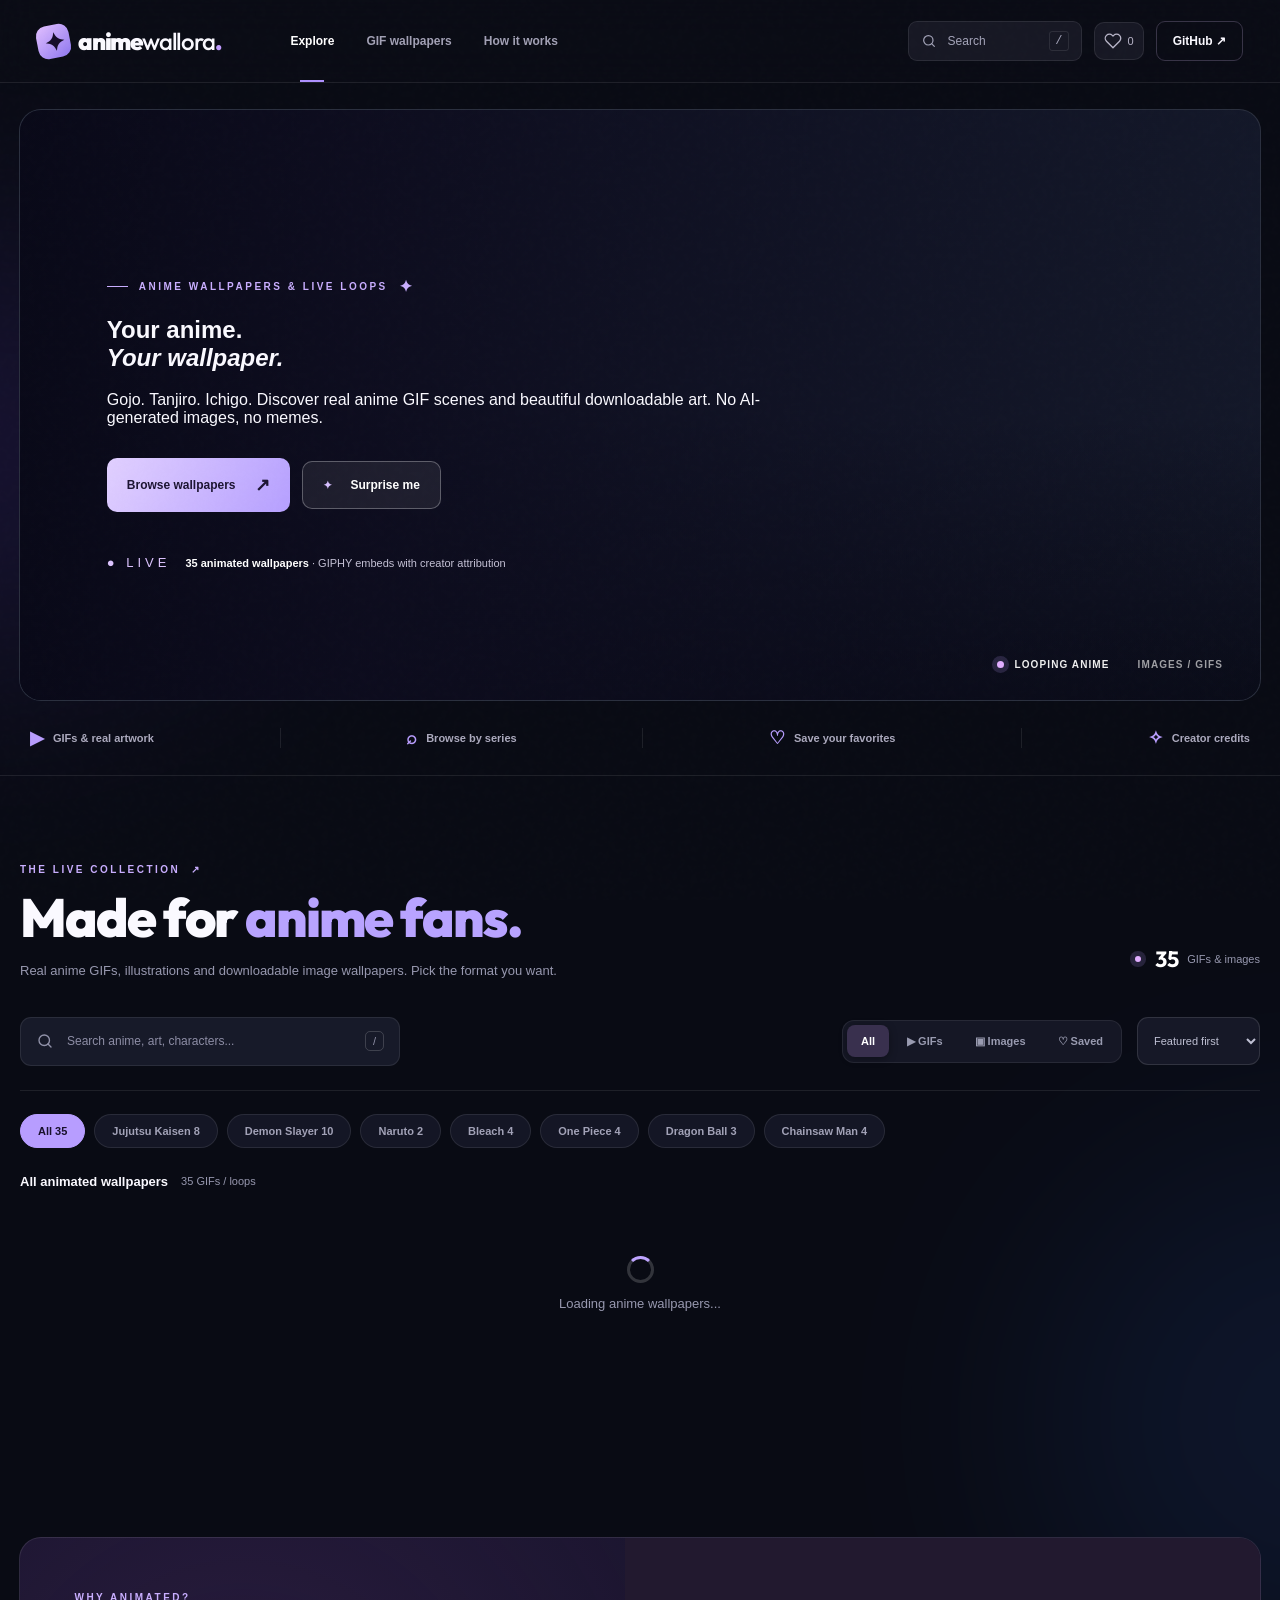
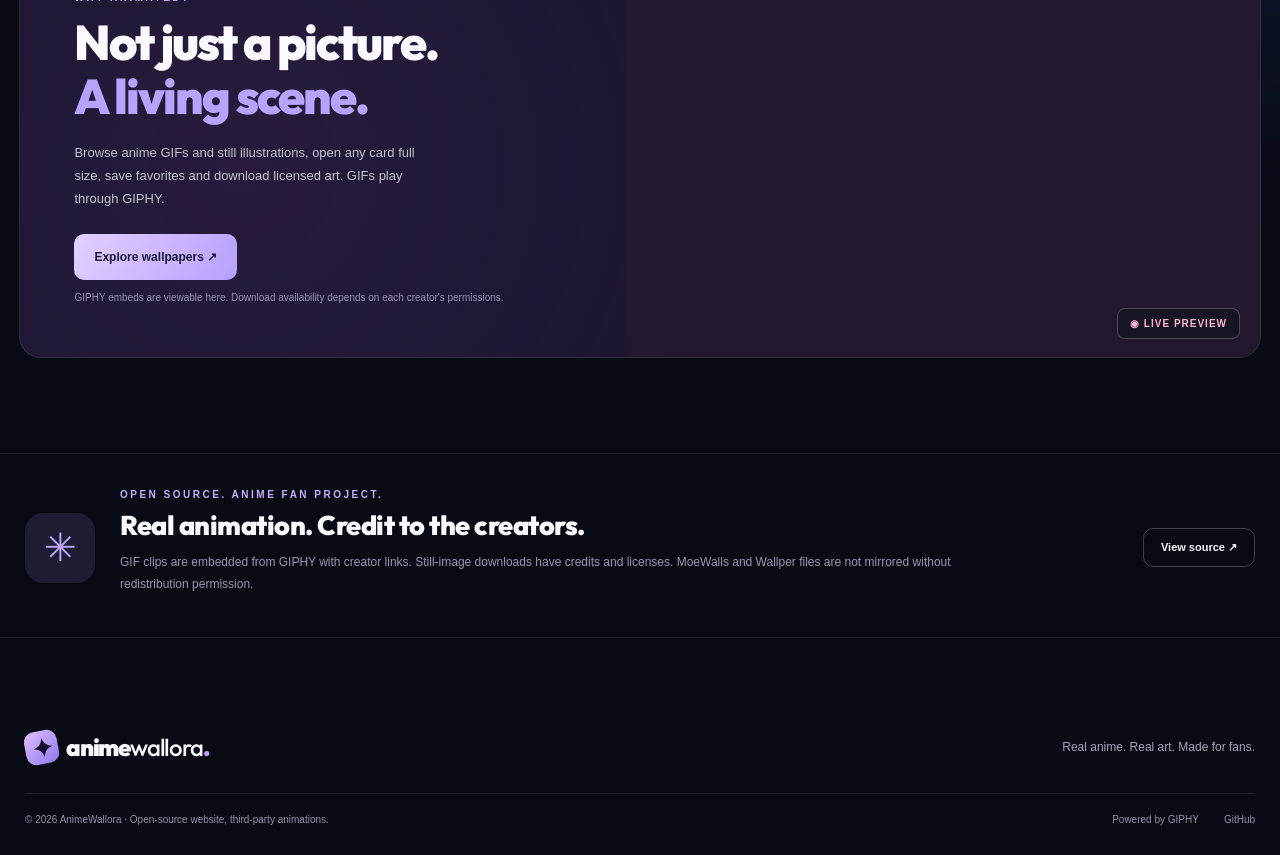
==== commit 695674c2: "Restore real wallpaper images alongside GIFs and remove untrusted hero embed" ====
--- a/index.html
+++ b/index.html
@@ -3,8 +3,8 @@
 <head>
 <meta charset="utf-8"><meta name="viewport" content="width=device-width,initial-scale=1">
 <meta name="theme-color" content="#090a13">
-<meta name="description" content="AnimeWallora: a free anime GIF and live wallpaper gallery. Explore animated Jujutsu Kaisen, Demon Slayer, Naruto, Bleach, One Piece and more.">
-<title>AnimeWallora — Anime GIF & Live Wallpapers</title>
+<meta name="description" content="AnimeWallora: real anime GIFs and downloadable image wallpapers. No meme gallery.">
+<title>AnimeWallora — Anime Wallpapers, GIFs & Images</title>
 <link rel="icon" href="./favicon.svg" type="image/svg+xml">
 <link rel="preconnect" href="https://fonts.googleapis.com">
 <link rel="preconnect" href="https://fonts.gstatic.com" crossorigin>
@@ -12,7 +12,7 @@
 <link rel="stylesheet" href="./animewallora.css">
 <script defer src="./animewallora.js"></script>
 </head>
-<body class="animated-only">
+<body class="anime-gallery">
 <div class="noise" aria-hidden="true"></div><div class="glow glow-one" aria-hidden="true"></div><div class="glow glow-two" aria-hidden="true"></div>
 <header class="site-header"><div class="header-inner">
 <a href="#top" class="logo" aria-label="AnimeWallora home"><span class="logo-symbol">✦</span><span>anime<span>wallora</span><i>.</i></span></a>
@@ -24,42 +24,42 @@
 </div></div></header>
 <main id="top">
 <section class="hero-shell" id="discover">
-<div class="hero-backdrop"><iframe title="Featured animated anime wallpaper on GIPHY" src="https://giphy.com/embed/qQC8JPGoSvNWZ4GI26" loading="eager" allowfullscreen></iframe></div><div class="hero-fade"></div>
+<div class="hero-backdrop"></div><div class="hero-fade"></div>
 <div class="hero-inner"><div class="hero-copy">
-<div class="eyebrow"><span class="eyebrow-line"></span> 100% ANIMATED ANIME <span class="asterisk">✦</span></div>
-<h1>Your anime.<br><em>Always moving<span>.</span></em></h1>
-<p>Gojo. Tanjiro. Itachi. Ichigo. Explore looping anime GIFs from real creators — all in one fan-made gallery. No AI-generated or static wallpapers.</p>
-<div class="hero-buttons"><a class="primary-button" href="#wallpapers">Explore GIF wallpapers <span>↗</span></a><button class="secondary-button" id="surpriseHero"><span class="play-sign">✦</span> Surprise me</button></div>
+<div class="eyebrow"><span class="eyebrow-line"></span> ANIME WALLPAPERS & LIVE LOOPS <span class="asterisk">✦</span></div>
+<h1>Your anime.<br><em>Your wallpaper<span>.</span></em></h1>
+<p>Gojo. Tanjiro. Ichigo. Discover real anime GIF scenes and beautiful downloadable art. No AI-generated images, no memes.</p>
+<div class="hero-buttons"><a class="primary-button" href="#wallpapers">Browse wallpapers <span>↗</span></a><button class="secondary-button" id="surpriseHero"><span class="play-sign">✦</span> Surprise me</button></div>
 <div class="hero-proof"><span class="proof-stars">● LIVE</span><span><strong id="heroCount">Loading GIFs</strong> · GIPHY embeds with creator attribution</span></div>
-</div><div class="hero-tag"><span class="tag-dot"></span> LOOPING ANIME <span>GIF / LIVE</span></div></div>
+</div><div class="hero-tag"><span class="tag-dot"></span> LOOPING ANIME <span>IMAGES / GIFS</span></div></div>
 </section>
 <section class="features-bar" aria-label="Gallery features">
-<div><span>▶</span> Animated anime only</div><span class="features-divider"></span>
+<div><span>▶</span> GIFs & real artwork</div><span class="features-divider"></span>
 <div><span>⌕</span> Browse by series</div><span class="features-divider"></span>
 <div><span>♡</span> Save your favorites</div><span class="features-divider"></span>
-<div><span>✧</span> Real GIPHY creators</div>
+<div><span>✧</span> Creator credits</div>
 </section>
 <section class="catalog-section" id="wallpapers">
-<div class="section-heading"><div><div class="overline">THE LIVE COLLECTION <span>↗</span></div><h2>Never a <em>still moment.</em></h2><p>Jujutsu Kaisen, Demon Slayer, Naruto, Bleach and more. Every preview is animated.</p></div>
-<div class="header-counter"><span class="count-pulse"></span><strong id="totalCount">...</strong><span>GIFs and loops</span></div></div>
+<div class="section-heading"><div><div class="overline">THE LIVE COLLECTION <span>↗</span></div><h2>Made for <em>anime fans.</em></h2><p>Real anime GIFs, illustrations and downloadable image wallpapers. Pick the format you want.</p></div>
+<div class="header-counter"><span class="count-pulse"></span><strong id="totalCount">...</strong><span>GIFs & images</span></div></div>
 <div class="search-row">
-<label class="search-field" for="searchInput"><svg viewBox="0 0 24 24"><circle cx="11" cy="11" r="7"/><path d="m16 16 4 4"/></svg><input id="searchInput" placeholder="Search Gojo, Rengoku, Naruto..." autocomplete="off" type="search"><span class="shortcut">/</span></label>
-<div class="view-switch" aria-label="Show GIFs"><button class="type-tab active" data-filter="all" aria-pressed="true">All GIFs</button><button class="type-tab" data-filter="featured" aria-pressed="false">✦ Featured</button><button class="type-tab" data-filter="saved" aria-pressed="false">♡ Saved</button><button class="type-tab" id="downloadableTab" data-filter="downloadable" aria-pressed="false" hidden>↓ Downloads</button></div>
+<label class="search-field" for="searchInput"><svg viewBox="0 0 24 24"><circle cx="11" cy="11" r="7"/><path d="m16 16 4 4"/></svg><input id="searchInput" placeholder="Search anime, art, characters..." autocomplete="off" type="search"><span class="shortcut">/</span></label>
+<div class="view-switch" aria-label="Wallpaper type"><button class="type-tab active" data-filter="all" aria-pressed="true">All</button><button class="type-tab" data-filter="gifs" aria-pressed="false">▶ GIFs</button><button class="type-tab" data-filter="images" aria-pressed="false">▣ Images</button><button class="type-tab" data-filter="saved" aria-pressed="false">♡ Saved</button></div>
 <select id="sortSelect" aria-label="Sort GIFs"><option value="featured">Featured first</option><option value="name">Name A–Z</option><option value="newest">Recently added</option></select>
 </div>
 <div class="category-bar" id="categoryBar" aria-label="Anime series filters"></div>
-<div class="gallery-top"><div><strong id="galleryHeading">All animated wallpapers</strong><span id="resultCount">Loading...</span></div><button id="clearFilters" class="clear-filters" hidden>Clear filters ×</button></div>
-<div id="galleryGrid" class="gallery-grid" aria-live="polite"><div class="loading-gallery"><div class="spinner"></div> Loading animated anime wallpapers...</div></div>
-<div id="emptyState" class="empty-state" hidden><span>✦</span><h3>No GIFs found.</h3><p>Try a different anime series or search term.</p><button id="emptyReset" class="primary-button">Show all GIFs ↗</button></div>
-<div class="load-area"><button id="loadMore" class="load-button" hidden>Load more loops <span>↓</span></button></div>
+<div class="gallery-top"><div><strong id="galleryHeading">Anime wallpapers</strong><span id="resultCount">Loading...</span></div><button id="clearFilters" class="clear-filters" hidden>Clear filters ×</button></div>
+<div id="galleryGrid" class="gallery-grid" aria-live="polite"><div class="loading-gallery"><div class="spinner"></div> Loading anime wallpapers...</div></div>
+<div id="emptyState" class="empty-state" hidden><span>✦</span><h3>No wallpapers found.</h3><p>Try a different series, filter or search term.</p><button id="emptyReset" class="primary-button">Show all wallpapers ↗</button></div>
+<div class="load-area"><button id="loadMore" class="load-button" hidden>Show more wallpapers <span>↓</span></button></div>
 </section>
 <section class="live-feature" id="animated">
-<div class="live-copy"><span class="overline">WHY ANIMATED?</span><h2>Not just a picture.<br><em>A living scene.</em></h2><p>Browse GIF animations in the gallery, tap any card for a larger preview and save the ones you love. Animated GIFs are embedded using GIPHY’s player.</p><button class="primary-button" id="viewLive">Explore all GIFs ↗</button><small>GIPHY embeds are viewable here. Download availability depends on each creator's permissions.</small></div>
+<div class="live-copy"><span class="overline">WHY ANIMATED?</span><h2>Not just a picture.<br><em>A living scene.</em></h2><p>Browse anime GIFs and still illustrations, open any card full size, save favorites and download licensed art. GIFs play through GIPHY.</p><button class="primary-button" id="viewLive">Explore wallpapers ↗</button><small>GIPHY embeds are viewable here. Download availability depends on each creator's permissions.</small></div>
 <div class="live-art"><iframe loading="lazy" title="Rengoku animation on GIPHY" src="https://giphy.com/embed/U1rKCszzgEuVzMAVX0" allowfullscreen></iframe><span class="live-stamp">◉ LIVE PREVIEW</span></div>
 </section>
-<section class="info-section"><div class="info-mark">✳</div><div><span class="overline">OPEN SOURCE. ANIME FAN PROJECT.</span><h2>Real animation. Credit to the creators.</h2><p>All displayed GIFs are embedded directly from GIPHY, with links to their original creators. Videos from MoeWalls and Wallper are not copied or redistributed without permission. The site's source code is open source; the anime and animated media remain the rights holders' content.</p></div><a href="https://github.com/eliron8565/Wallpapers" target="_blank" rel="noopener noreferrer">View source ↗</a></section>
+<section class="info-section"><div class="info-mark">✳</div><div><span class="overline">OPEN SOURCE. ANIME FAN PROJECT.</span><h2>Real animation. Credit to the creators.</h2><p>GIF clips are embedded from GIPHY with creator links. Still-image downloads have credits and licenses. MoeWalls and Wallper files are not mirrored without redistribution permission.</p></div><a href="https://github.com/eliron8565/Wallpapers" target="_blank" rel="noopener noreferrer">View source ↗</a></section>
 </main>
-<footer class="site-footer"><div class="footer-top"><a class="logo" href="#top"><span class="logo-symbol">✦</span><span>anime<span>wallora</span><i>.</i></span></a><p>Anime in motion. Made for fans.</p></div><div class="footer-bottom"><span>© <span id="year"></span> AnimeWallora · Open-source website, third-party animations.</span><div class="footer-links"><a href="https://giphy.com/explore/anime-4k" target="_blank" rel="noopener noreferrer">Powered by GIPHY</a><a href="https://github.com/eliron8565/Wallpapers" target="_blank" rel="noopener noreferrer">GitHub</a></div></div></footer>
-<div id="viewer" class="viewer" hidden role="dialog" aria-modal="true" aria-labelledby="viewerTitle"><div class="viewer-scrim" id="viewerScrim"></div><div class="viewer-box"><button class="viewer-close" id="viewerClose" aria-label="Close preview">×</button><div class="viewer-art" id="viewerArt"></div><div class="viewer-side"><div><span class="overline" id="viewerCategory"></span><h2 id="viewerTitle"></h2><p id="viewerDescription"></p><div class="meta-line"><span>Creator / GIPHY uploader</span><strong id="viewerArtist"></strong></div><div class="meta-line"><span>Source</span><a id="viewerSource" target="_blank" rel="noopener noreferrer">Original GIF ↗</a></div></div><div class="viewer-actions"><button id="viewerFavorite" class="outline-button">♡ Save to favorites</button><a id="viewerDownload" class="primary-button" download hidden>↓ Download</a><small id="viewerHint">GIPHY content is streamed from the source. Downloads require the creator's permission.</small></div></div></div></div>
+<footer class="site-footer"><div class="footer-top"><a class="logo" href="#top"><span class="logo-symbol">✦</span><span>anime<span>wallora</span><i>.</i></span></a><p>Real anime. Real art. Made for fans.</p></div><div class="footer-bottom"><span>© <span id="year"></span> AnimeWallora · Open-source website, third-party animations.</span><div class="footer-links"><a href="https://giphy.com/explore/anime-4k" target="_blank" rel="noopener noreferrer">Powered by GIPHY</a><a href="https://github.com/eliron8565/Wallpapers" target="_blank" rel="noopener noreferrer">GitHub</a></div></div></footer>
+<div id="viewer" class="viewer" hidden role="dialog" aria-modal="true" aria-labelledby="viewerTitle"><div class="viewer-scrim" id="viewerScrim"></div><div class="viewer-box"><button class="viewer-close" id="viewerClose" aria-label="Close preview">×</button><div class="viewer-art" id="viewerArt"></div><div class="viewer-side"><div><span class="overline" id="viewerCategory"></span><h2 id="viewerTitle"></h2><p id="viewerDescription"></p><div class="meta-line"><span>Creator / GIPHY uploader</span><strong id="viewerArtist"></strong></div><div class="meta-line"><span>Source</span><a id="viewerSource" target="_blank" rel="noopener noreferrer">Original file ↗</a></div><div class="meta-line" id="viewerLicenseRow" hidden><span>License</span><a id="viewerLicense" target="_blank" rel="noopener noreferrer">View license ↗</a></div></div><div class="viewer-actions"><button id="viewerFavorite" class="outline-button">♡ Save to favorites</button><a id="viewerDownload" class="primary-button" download hidden>↓ Download</a><small id="viewerHint">GIF embeds link to their source. Licensed image files can be downloaded.</small><a id="viewerReport" class="issue-report" target="_blank" rel="noopener noreferrer">Flag wrong or meme GIF ↗</a></div></div></div></div>
 <div class="toast" id="toast" role="status" aria-live="polite"></div>
 </body></html>
--- a/animewallora.css
+++ b/animewallora.css
@@ -1 +1,44 @@
-:root{color-scheme:dark;--bg:#090b14;--ink:#faf9ff;--muted:#9798af;--surface:#141725;--border:rgba(255,255,255,.085);--purple:#b29aff;--orange:#ffa68d;font-family:"DM Sans",sans-serif}*{box-sizing:border-box}html{scroll-behavior:smooth}body{margin:0;min-height:100vh;background:var(--bg);color:var(--ink)}button,input,select{font:inherit}a{color:inherit;text-decoration:none}button{cursor:pointer}svg{width:20px;height:20px;fill:none;stroke:currentColor;stroke-width:1.8;stroke-linecap:round;stroke-linejoin:round}button:focus-visible,a:focus-visible,input:focus-visible,select:focus-visible{outline:2px solid #d7c6ff;outline-offset:3px}[hidden]{display:none!important}.noise{position:fixed;inset:0;pointer-events:none;opacity:.03;z-index:50;background-image:url("data:image/svg+xml,%3Csvg viewBox='0 0 170 170' xmlns='http://www.w3.org/2000/svg'%3E%3Cfilter id='n'%3E%3CfeTurbulence type='fractalNoise' baseFrequency='.85' numOctaves='3' stitchTiles='stitch'/%3E%3C/filter%3E%3Cpath filter='url(%23n)' opacity='.45' d='M0 0h170v170H0z'/%3E%3C/svg%3E")}.glow{position:absolute;z-index:-1;pointer-events:none;filter:blur(120px);opacity:.16;border-radius:100%}.glow-one{width:560px;height:400px;background:#613cc8;left:-300px;top:250px}.glow-two{width:540px;height:540px;background:#274ea1;right:-300px;top:1150px}.site-header{height:83px;background:#0c0d17e8;backdrop-filter:blur(18px);position:sticky;top:0;z-index:20;border-bottom:1px solid var(--border)}.header-inner{height:100%;max-width:1460px;margin:auto;padding:0 37px;display:flex;align-items:center;gap:70px}.logo{display:inline-flex;align-items:center;gap:8px;font-family:Outfit,sans-serif;font-size:24px;font-weight:900;white-space:nowrap;letter-spacing:-1.2px}.logo>span:last-child>span{font-weight:500}.logo i{color:#c19cff;font-style:normal}.logo-symbol{display:grid;place-items:center;width:33px;height:33px;color:#160d2a;background:linear-gradient(145deg,#e1bfff,#8f78ef);border-radius:10px;transform:rotate(-11deg);font-size:25px}.desktop-nav{display:flex;align-items:center;gap:32px;height:100%;flex:1}.desktop-nav a{height:100%;display:grid;place-items:center;color:#a2a1b5;font-size:12px;font-weight:800;position:relative;white-space:nowrap}.desktop-nav a:hover,.desktop-nav a.nav-active{color:white}.desktop-nav .nav-active:after{content:"";background:#ae91ff;height:2px;width:24px;position:absolute;bottom:0}.top-actions{display:flex;align-items:center;gap:12px}.header-search{display:flex;gap:11px;align-items:center;color:#a4a4b9;background:#171824;border:1px solid var(--border);border-radius:9px;padding:9px 12px;font-size:12px;width:174px}.header-search svg{width:16px;height:16px}.header-search kbd{margin-left:auto;border:1px solid #ffffff18;padding:2px 5px;border-radius:3px}.icon-button{background:#171824;border:1px solid var(--border);border-radius:10px;padding:9px;display:flex;align-items:center;gap:6px;color:#b8b5c8}.icon-button svg{width:18px;height:18px}.icon-button span{font-size:11px}.github-button{padding:12px 16px;border:1px solid #383447;border-radius:9px;font-size:12px;font-weight:800}.github-button span{color:var(--purple);margin-left:6px}.hero-shell{position:relative;min-height:590px;max-width:1410px;margin:26px auto 0;border:1px solid #ffffff19;border-radius:22px;overflow:hidden;background:#14192a}.hero-backdrop{position:absolute;inset:0;background-image:url("https://commons.wikimedia.org/wiki/Special:Redirect/file/On_the_edge_-_free_world_version.jpg");background-size:cover;background-position:63% 48%;transform:scale(1.025);filter:saturate(.95)}.hero-fade{position:absolute;inset:0;background:linear-gradient(90deg,rgba(9,9,24,.98) 0%,rgba(13,12,30,.91) 28%,rgba(13,12,30,.6) 51%,rgba(13,12,30,.09) 100%),linear-gradient(0deg,#050610b3,transparent 48%)}.hero-inner{position:relative;padding:92px 7% 55px;display:flex;flex-direction:column;min-height:590px;justify-content:center}.hero-copy{max-width:685px}.eyebrow,.overline{font-size:10px;letter-spacing:2.5px;font-weight:800;color:#c9aeff;display:flex;align-items:center;gap:11px}.eyebrow-line{width:21px;height:1px;background:#c9aeff}.asterisk{font-size:16px}.hero h1{font:900 clamp(55px,7.2vw,103px)/1.01 Outfit,sans-serif;letter-spacing:-5.4px;margin:25px 0 24px}.hero h1 em{font-style:normal;color:#d4bcff}.hero h1 em span{color:#ffab92}.hero p{color:#d2d2e1;font-size:15px;line-height:1.9;max-width:530px;margin:0}.hero-buttons{display:flex;gap:12px;align-items:center;flex-wrap:wrap;margin-top:31px}.primary-button,.secondary-button,.outline-button{display:inline-flex;align-items:center;justify-content:center;gap:19px;border:0;border-radius:10px;background:linear-gradient(120deg,#e1d0ff,#b6a0ff);color:#1d1533;font-size:12px;font-weight:900;padding:16px 20px;transition:transform .2s,filter .2s}.primary-button:hover,.secondary-button:hover,.outline-button:hover{transform:translateY(-2px);filter:brightness(1.08)}.primary-button span{font-size:18px}.secondary-button,.outline-button{background:#ffffff12;border:1px solid #ffffff48;color:#fff}.play-sign{font-size:11px;color:#d7c0ff}.hero-proof{display:flex;align-items:center;gap:15px;color:#c5c2d6;font-size:11px;margin-top:43px}.hero-proof strong{color:white}.proof-stars{letter-spacing:4px;color:#ddc4ff;font-size:13px}.hero-tag{position:absolute;bottom:30px;right:37px;display:flex;align-items:center;gap:11px;letter-spacing:1.1px;font-size:10px;font-weight:800;color:#eee}.hero-tag span:last-child{opacity:.65;margin-left:17px}.tag-dot,.count-pulse{height:7px;width:7px;background:#e1aeff;border-radius:50%;box-shadow:0 0 0 5px #b198f32c}.features-bar{max-width:1410px;margin:auto;padding:26px 30px;display:flex;justify-content:space-between;align-items:center;gap:16px;border-bottom:1px solid var(--border);color:#acaabe;font-size:11px;font-weight:700}.features-bar div{display:flex;gap:9px;align-items:center}.features-bar div span{color:#b89dfd;font-size:18px}.features-divider{height:20px;width:1px;background:var(--border)}.catalog-section{max-width:1390px;padding:88px 20px 20px;margin:auto}.section-heading{display:flex;justify-content:space-between;align-items:end;gap:20px;margin-bottom:34px}.section-heading h2,.live-copy h2,.info-section h2{font:850 clamp(33px,4.2vw,55px)/1.12 Outfit,sans-serif;letter-spacing:-2px;margin:12px 0}.section-heading h2 em,.live-copy h2 em{font-style:normal;color:#b8a3ff}.section-heading p{color:var(--muted);font-size:13px;margin:0;line-height:1.8}.header-counter{display:flex;gap:8px;align-items:center;white-space:nowrap;color:var(--muted);font-size:11px;padding-bottom:10px}.header-counter strong{font-family:Outfit;font-size:22px;color:white}.count-pulse{height:6px;width:6px;margin-right:6px}.search-row{display:flex;align-items:center;gap:15px;padding-bottom:24px;border-bottom:1px solid var(--border)}.search-field{display:flex;align-items:center;gap:11px;flex:1;min-width:190px;max-width:380px;background:#171a29;border:1px solid #ffffff15;border-radius:11px;height:49px;padding:0 15px;color:#9192a9}.search-field svg{width:18px;height:18px}.search-field input{background:none;color:white;border:0;outline:0;font-size:12px;flex:1;min-width:0}.search-field input::placeholder{color:#8d8da5}.shortcut{font-size:11px;padding:3px 7px;border:1px solid #ffffff2b;border-radius:5px}.view-switch{display:flex;align-items:center;gap:4px;padding:4px;border:1px solid #ffffff14;background:#151725;border-radius:12px;margin-left:auto}.type-tab{background:transparent;border:0;color:#999bb0;font-size:11px;font-weight:800;padding:10px 14px;border-radius:8px;white-space:nowrap}.type-tab.active{color:white;background:#39304e;box-shadow:0 2px 8px #0005}#sortSelect{border:1px solid #ffffff1e;background:#161827;color:#bfc0d3;border-radius:11px;font-size:11px;height:48px;padding:0 12px}.category-bar{display:flex;gap:9px;overflow-x:auto;padding:23px 0 26px;scrollbar-width:none}.category-bar::-webkit-scrollbar{display:none}.category{border:1px solid #ffffff17;background:#141625;color:#a2a2b7;border-radius:99px;padding:10px 17px;white-space:nowrap;font-size:11px;font-weight:800}.category.active{background:#b79dff;color:#18112b;border-color:#b79dff}.category:hover:not(.active){border-color:#9783c7;color:white}.gallery-top{display:flex;align-items:center;justify-content:space-between;padding-bottom:17px}.gallery-top>div{display:flex;align-items:center;gap:13px}.gallery-top strong{font-size:13px}.gallery-top span{color:var(--muted);font-size:11px}.clear-filters{border:0;background:transparent;color:#b9a5ff;font-size:11px;font-weight:700}.gallery-grid{display:grid;grid-template-columns:repeat(4,minmax(0,1fr));gap:16px}.wallpaper-card{background:#151826;border:1px solid var(--border);border-radius:14px;overflow:hidden;min-width:0;transition:transform .24s,border-color .24s}.wallpaper-card:hover{transform:translateY(-5px);border-color:#ac93ff55}.card-media{height:215px;position:relative;overflow:hidden;background:linear-gradient(135deg,#303047,#1e2441)}.card-media img{width:100%;height:100%;object-fit:cover;display:block;transition:transform .55s ease}.wallpaper-card:hover .card-media img{transform:scale(1.06)}.card-media iframe{border:0;width:100%;height:100%;display:block}.card-media .media-activate{position:absolute;inset:0;z-index:1;background:transparent;border:0;color:transparent}.media-activate:focus-visible{outline:2px solid #ac93ff;outline-offset:-4px}.card-media:has(iframe) .media-activate{display:none}.media-chip{position:absolute;top:12px;left:12px;padding:6px 9px;background:#0a0a1dba;backdrop-filter:blur(6px);font-size:9px;font-weight:800;border:1px solid #ffffff29;border-radius:6px;letter-spacing:.4px;pointer-events:none;z-index:2}.heart{position:absolute;top:10px;right:10px;display:grid;place-items:center;height:33px;width:33px;z-index:3;border-radius:9px;border:1px solid #ffffff40;background:#0c0c21d5;color:#fff;font-size:20px}.heart.liked{color:#ff9eb4}.card-body{padding:17px 15px 16px}.card-body h3{font:750 15px Outfit,sans-serif;margin:0 0 6px;white-space:nowrap;text-overflow:ellipsis;overflow:hidden}.card-body p{color:#a5a5bb;font-size:11px;margin:0 0 16px;white-space:nowrap;text-overflow:ellipsis;overflow:hidden}.card-footer{display:flex;align-items:center;justify-content:space-between;gap:9px;border-top:1px solid #ffffff12;padding-top:12px}.card-footer .license{font-size:10px;color:#b0a8c6;white-space:nowrap;overflow:hidden;text-overflow:ellipsis}.card-footer button{font-size:10px;background:none;border:0;color:#d2b8ff;font-weight:800}.card-footer button:hover{text-decoration:underline}.loading-gallery{grid-column:1/-1;text-align:center;padding:50px;color:var(--muted);font-size:13px}.spinner{height:27px;width:27px;margin:0 auto 13px;border:3px solid #ffffff2b;border-top-color:#bea4ff;border-radius:50%;animation:spin 1s linear infinite}@keyframes spin{to{transform:rotate(360deg)}}.empty-state{text-align:center;padding:65px 20px}.empty-state>span{font-size:40px;color:#ad92ff}.empty-state h3{font:800 26px Outfit;margin:10px}.empty-state p{color:var(--muted);font-size:12px}.load-area{display:flex;justify-content:center;padding:33px}.load-button{border:1px solid #ffffff2a;border-radius:10px;background:#181929;color:white;padding:12px 25px;font-weight:800;font-size:12px}.load-button span{margin-left:15px;color:#bfa6ff}.live-feature{max-width:1350px;margin:90px auto 0;border-radius:22px;display:grid;grid-template-columns:1fr 1.05fr;overflow:hidden;min-height:380px;border:1px solid #ffffff19;background:radial-gradient(circle at 18% 55%,#42285867,transparent 60%),#17132b}.live-copy{display:flex;align-items:start;flex-direction:column;justify-content:center;padding:54px 9%}.live-copy h2{font-size:clamp(32px,3.8vw,50px)}.live-copy p{color:#c5c0d4;font-size:13px;line-height:1.8;max-width:360px;margin:5px 0 23px}.live-copy small{font-size:10px;color:#9991af;margin-top:12px}.live-art{position:relative;background:#22192f;min-height:340px}.live-art iframe{border:0;width:100%;height:100%;display:block;position:absolute}.live-stamp{position:absolute;right:20px;bottom:18px;background:#151424de;color:#ffb6d2;border:1px solid #ffffff3b;border-radius:8px;font-size:10px;letter-spacing:1px;font-weight:800;padding:9px 12px;pointer-events:none}.info-section{max-width:1350px;margin:95px auto 90px;padding:35px 25px 30px;display:flex;align-items:center;gap:25px;border-top:1px solid var(--border);border-bottom:1px solid var(--border)}.info-mark{display:grid;place-items:center;flex-shrink:0;width:70px;height:70px;border-radius:18px;background:#ac96ff21;color:#bca6ff;font-size:39px}.info-section h2{font-size:27px;letter-spacing:-.5px;margin:10px 0}.info-section p{font-size:12px;color:var(--muted);max-width:850px;line-height:1.8}.info-section>a{white-space:nowrap;border:1px solid #ffffff38;border-radius:10px;padding:12px 17px;font-size:11px;font-weight:800;margin-left:auto}.site-footer{max-width:1400px;margin:auto;padding:0 25px 30px}.footer-top,.footer-bottom{display:flex;align-items:center;justify-content:space-between;gap:15px}.footer-top{padding-bottom:27px}.footer-top p{font-size:12px;color:#a6a4b9}.footer-bottom{border-top:1px solid var(--border);padding-top:20px;font-size:10px;color:#9393a8}.footer-links{display:flex;gap:25px}.footer-links a:hover{color:white}.viewer{position:fixed;inset:0;z-index:80;display:grid;place-items:center;padding:25px}.viewer-scrim{position:absolute;inset:0;background:#03040de8;backdrop-filter:blur(14px)}.viewer-box{position:relative;width:min(1070px,100%);max-height:92vh;overflow:auto;border:1px solid #ffffff2a;border-radius:20px;display:grid;grid-template-columns:minmax(0,1.35fr) minmax(280px,.75fr);background:#161725;box-shadow:0 20px 100px #0009}.viewer-art{background:#080b19;min-height:420px;display:flex;align-items:center;justify-content:center}.viewer-art img{width:100%;max-height:83vh;object-fit:contain}.viewer-art iframe{width:100%;min-height:420px;border:0}.viewer-side{padding:42px 25px;display:flex;justify-content:space-between;flex-direction:column;gap:50px}.viewer-side h2{font:800 30px Outfit;letter-spacing:-1px;margin:15px 0}.viewer-side p{color:var(--muted);font-size:13px;line-height:1.7;margin-bottom:30px}.meta-line{border-top:1px solid #ffffff1b;padding:13px 0;display:flex;justify-content:space-between;gap:15px;font-size:11px}.meta-line span{color:var(--muted)}.meta-line strong{font-weight:600;text-align:right}.meta-line a{color:#cdbaff;text-align:right}.viewer-actions{display:flex;flex-wrap:wrap;gap:9px}.viewer-actions .primary-button,.viewer-actions .outline-button{padding:12px 14px}.viewer-actions small{width:100%;font-size:10px;color:var(--muted);line-height:1.5}.viewer-close{z-index:2;position:absolute;right:14px;top:14px;color:#fff;font-size:26px;border:1px solid #ffffff31;background:#090b16bf;border-radius:10px;width:37px;height:37px}.toast{position:fixed;left:50%;bottom:24px;z-index:100;transform:translate(-50%,25px);opacity:0;background:#352d54;border:1px solid #8c79b1;color:white;border-radius:11px;padding:13px 19px;pointer-events:none;transition:opacity .2s,transform .2s;font-size:12px}.toast.show{opacity:1;transform:translate(-50%,0)}@media(max-width:1440px){.hero-shell,.live-feature{margin-left:19px;margin-right:19px}.features-bar{padding-left:30px;padding-right:30px}}@media(max-width:1100px){.header-inner{gap:25px}.desktop-nav{gap:17px}.gallery-grid{grid-template-columns:repeat(3,minmax(0,1fr))}.header-counter{display:none}.search-row{flex-wrap:wrap}.view-switch{margin-left:auto}}@media(max-width:800px){.desktop-nav{display:none}.header-search{width:auto}.header-search span,.header-search kbd{display:none}.header-inner{padding:0 19px}.hero-inner{min-height:570px;padding:70px 6% 42px}.hero h1{font-size:65px;letter-spacing:-3px}.hero-backdrop{background-position:70% center}.hero-fade{background:linear-gradient(90deg,#0b0b1bf5,#0b0b1b8a 65%,#0b0b1b43)}.features-bar{flex-wrap:wrap;justify-content:center}.features-divider{display:none}.gallery-grid{grid-template-columns:repeat(2,minmax(0,1fr))}.live-feature{grid-template-columns:1fr}.live-art{height:350px}.info-section{margin:65px 20px;align-items:start}.info-section>a{margin-top:20px}.viewer-box{grid-template-columns:1fr}.viewer-art{min-height:240px;max-height:56vh}.viewer-art img{max-height:56vh}.viewer-side{padding:24px;gap:20px}}@media(max-width:570px){.site-header{height:68px}.logo{font-size:20px}.logo-symbol{width:29px;height:29px;font-size:20px}.github-button{display:none}.hero-shell{margin:10px 10px 0;border-radius:17px}.hero-inner{min-height:525px;padding:50px 21px}.hero h1{font-size:49px;letter-spacing:-2px}.hero p{font-size:13px}.hero-buttons{gap:9px}.hero-buttons a{font-size:11px;padding:13px}.hero-proof{margin-top:31px}.hero-tag{display:none}.features-bar{font-size:10px;padding:20px 14px}.catalog-section{padding:56px 12px 0}.section-heading h2{font-size:36px;letter-spacing:-1.4px}.search-field{max-width:none;width:100%}.view-switch{margin:0;width:100%;justify-content:space-between}.type-tab{font-size:10px;padding:10px 11px}#sortSelect{width:100%}.search-row{gap:8px}.category-bar{padding:18px 0}.gallery-grid{gap:9px}.card-media{height:143px}.card-body{padding:12px}.card-body h3{font-size:12px}.card-body p,.card-footer .license{font-size:9px}.heart{height:28px;width:28px;font-size:17px}.media-chip{font-size:8px}.card-footer button{font-size:9px}.live-feature{margin:45px 10px 0}.live-copy{padding:36px 25px}.live-art{height:240px;min-height:240px}.info-section{margin:50px 12px;flex-wrap:wrap;padding:25px 12px}.info-mark{width:45px;height:45px;font-size:24px}.info-section h2{font-size:23px}.info-section>a{margin-left:0}.footer-top,.footer-bottom{align-items:start;flex-direction:column}.footer-links{gap:12px;flex-wrap:wrap}}@media(prefers-reduced-motion:reduce){*,*:before,*:after{animation:none!important;transition:none!important;scroll-behavior:auto!important}}+:root{color-scheme:dark;--bg:#090b14;--ink:#faf9ff;--muted:#9798af;--surface:#141725;--border:rgba(255,255,255,.085);--purple:#b29aff;--orange:#ffa68d;font-family:"DM Sans",sans-serif}*{box-sizing:border-box}html{scroll-behavior:smooth}body{margin:0;min-height:100vh;background:var(--bg);color:var(--ink)}button,input,select{font:inherit}a{color:inherit;text-decoration:none}button{cursor:pointer}svg{width:20px;height:20px;fill:none;stroke:currentColor;stroke-width:1.8;stroke-linecap:round;stroke-linejoin:round}button:focus-visible,a:focus-visible,input:focus-visible,select:focus-visible{outline:2px solid #d7c6ff;outline-offset:3px}[hidden]{display:none!important}.noise{position:fixed;inset:0;pointer-events:none;opacity:.03;z-index:50;background-image:url("data:image/svg+xml,%3Csvg viewBox='0 0 170 170' xmlns='http://www.w3.org/2000/svg'%3E%3Cfilter id='n'%3E%3CfeTurbulence type='fractalNoise' baseFrequency='.85' numOctaves='3' stitchTiles='stitch'/%3E%3C/filter%3E%3Cpath filter='url(%23n)' opacity='.45' d='M0 0h170v170H0z'/%3E%3C/svg%3E")}.glow{position:absolute;z-index:-1;pointer-events:none;filter:blur(120px);opacity:.16;border-radius:100%}.glow-one{width:560px;height:400px;background:#613cc8;left:-300px;top:250px}.glow-two{width:540px;height:540px;background:#274ea1;right:-300px;top:1150px}.site-header{height:83px;background:#0c0d17e8;backdrop-filter:blur(18px);position:sticky;top:0;z-index:20;border-bottom:1px solid var(--border)}.header-inner{height:100%;max-width:1460px;margin:auto;padding:0 37px;display:flex;align-items:center;gap:70px}.logo{display:inline-flex;align-items:center;gap:8px;font-family:Outfit,sans-serif;font-size:24px;font-weight:900;white-space:nowrap;letter-spacing:-1.2px}.logo>span:last-child>span{font-weight:500}.logo i{color:#c19cff;font-style:normal}.logo-symbol{display:grid;place-items:center;width:33px;height:33px;color:#160d2a;background:linear-gradient(145deg,#e1bfff,#8f78ef);border-radius:10px;transform:rotate(-11deg);font-size:25px}.desktop-nav{display:flex;align-items:center;gap:32px;height:100%;flex:1}.desktop-nav a{height:100%;display:grid;place-items:center;color:#a2a1b5;font-size:12px;font-weight:800;position:relative;white-space:nowrap}.desktop-nav a:hover,.desktop-nav a.nav-active{color:white}.desktop-nav .nav-active:after{content:"";background:#ae91ff;height:2px;width:24px;position:absolute;bottom:0}.top-actions{display:flex;align-items:center;gap:12px}.header-search{display:flex;gap:11px;align-items:center;color:#a4a4b9;background:#171824;border:1px solid var(--border);border-radius:9px;padding:9px 12px;font-size:12px;width:174px}.header-search svg{width:16px;height:16px}.header-search kbd{margin-left:auto;border:1px solid #ffffff18;padding:2px 5px;border-radius:3px}.icon-button{background:#171824;border:1px solid var(--border);border-radius:10px;padding:9px;display:flex;align-items:center;gap:6px;color:#b8b5c8}.icon-button svg{width:18px;height:18px}.icon-button span{font-size:11px}.github-button{padding:12px 16px;border:1px solid #383447;border-radius:9px;font-size:12px;font-weight:800}.github-button span{color:var(--purple);margin-left:6px}.hero-shell{position:relative;min-height:590px;max-width:1410px;margin:26px auto 0;border:1px solid #ffffff19;border-radius:22px;overflow:hidden;background:#14192a}.hero-backdrop{position:absolute;inset:0;background-image:url("https://commons.wikimedia.org/wiki/Special:Redirect/file/On_the_edge_-_free_world_version.jpg");background-size:cover;background-position:63% 48%;transform:scale(1.025);filter:saturate(.95)}.hero-fade{position:absolute;inset:0;background:linear-gradient(90deg,rgba(9,9,24,.98) 0%,rgba(13,12,30,.91) 28%,rgba(13,12,30,.6) 51%,rgba(13,12,30,.09) 100%),linear-gradient(0deg,#050610b3,transparent 48%)}.hero-inner{position:relative;padding:92px 7% 55px;display:flex;flex-direction:column;min-height:590px;justify-content:center}.hero-copy{max-width:685px}.eyebrow,.overline{font-size:10px;letter-spacing:2.5px;font-weight:800;color:#c9aeff;display:flex;align-items:center;gap:11px}.eyebrow-line{width:21px;height:1px;background:#c9aeff}.asterisk{font-size:16px}.hero h1{font:900 clamp(55px,7.2vw,103px)/1.01 Outfit,sans-serif;letter-spacing:-5.4px;margin:25px 0 24px}.hero h1 em{font-style:normal;color:#d4bcff}.hero h1 em span{color:#ffab92}.hero p{color:#d2d2e1;font-size:15px;line-height:1.9;max-width:530px;margin:0}.hero-buttons{display:flex;gap:12px;align-items:center;flex-wrap:wrap;margin-top:31px}.primary-button,.secondary-button,.outline-button{display:inline-flex;align-items:center;justify-content:center;gap:19px;border:0;border-radius:10px;background:linear-gradient(120deg,#e1d0ff,#b6a0ff);color:#1d1533;font-size:12px;font-weight:900;padding:16px 20px;transition:transform .2s,filter .2s}.primary-button:hover,.secondary-button:hover,.outline-button:hover{transform:translateY(-2px);filter:brightness(1.08)}.primary-button span{font-size:18px}.secondary-button,.outline-button{background:#ffffff12;border:1px solid #ffffff48;color:#fff}.play-sign{font-size:11px;color:#d7c0ff}.hero-proof{display:flex;align-items:center;gap:15px;color:#c5c2d6;font-size:11px;margin-top:43px}.hero-proof strong{color:white}.proof-stars{letter-spacing:4px;color:#ddc4ff;font-size:13px}.hero-tag{position:absolute;bottom:30px;right:37px;display:flex;align-items:center;gap:11px;letter-spacing:1.1px;font-size:10px;font-weight:800;color:#eee}.hero-tag span:last-child{opacity:.65;margin-left:17px}.tag-dot,.count-pulse{height:7px;width:7px;background:#e1aeff;border-radius:50%;box-shadow:0 0 0 5px #b198f32c}.features-bar{max-width:1410px;margin:auto;padding:26px 30px;display:flex;justify-content:space-between;align-items:center;gap:16px;border-bottom:1px solid var(--border);color:#acaabe;font-size:11px;font-weight:700}.features-bar div{display:flex;gap:9px;align-items:center}.features-bar div span{color:#b89dfd;font-size:18px}.features-divider{height:20px;width:1px;background:var(--border)}.catalog-section{max-width:1390px;padding:88px 20px 20px;margin:auto}.section-heading{display:flex;justify-content:space-between;align-items:end;gap:20px;margin-bottom:34px}.section-heading h2,.live-copy h2,.info-section h2{font:850 clamp(33px,4.2vw,55px)/1.12 Outfit,sans-serif;letter-spacing:-2px;margin:12px 0}.section-heading h2 em,.live-copy h2 em{font-style:normal;color:#b8a3ff}.section-heading p{color:var(--muted);font-size:13px;margin:0;line-height:1.8}.header-counter{display:flex;gap:8px;align-items:center;white-space:nowrap;color:var(--muted);font-size:11px;padding-bottom:10px}.header-counter strong{font-family:Outfit;font-size:22px;color:white}.count-pulse{height:6px;width:6px;margin-right:6px}.search-row{display:flex;align-items:center;gap:15px;padding-bottom:24px;border-bottom:1px solid var(--border)}.search-field{display:flex;align-items:center;gap:11px;flex:1;min-width:190px;max-width:380px;background:#171a29;border:1px solid #ffffff15;border-radius:11px;height:49px;padding:0 15px;color:#9192a9}.search-field svg{width:18px;height:18px}.search-field input{background:none;color:white;border:0;outline:0;font-size:12px;flex:1;min-width:0}.search-field input::placeholder{color:#8d8da5}.shortcut{font-size:11px;padding:3px 7px;border:1px solid #ffffff2b;border-radius:5px}.view-switch{display:flex;align-items:center;gap:4px;padding:4px;border:1px solid #ffffff14;background:#151725;border-radius:12px;margin-left:auto}.type-tab{background:transparent;border:0;color:#999bb0;font-size:11px;font-weight:800;padding:10px 14px;border-radius:8px;white-space:nowrap}.type-tab.active{color:white;background:#39304e;box-shadow:0 2px 8px #0005}#sortSelect{border:1px solid #ffffff1e;background:#161827;color:#bfc0d3;border-radius:11px;font-size:11px;height:48px;padding:0 12px}.category-bar{display:flex;gap:9px;overflow-x:auto;padding:23px 0 26px;scrollbar-width:none}.category-bar::-webkit-scrollbar{display:none}.category{border:1px solid #ffffff17;background:#141625;color:#a2a2b7;border-radius:99px;padding:10px 17px;white-space:nowrap;font-size:11px;font-weight:800}.category.active{background:#b79dff;color:#18112b;border-color:#b79dff}.category:hover:not(.active){border-color:#9783c7;color:white}.gallery-top{display:flex;align-items:center;justify-content:space-between;padding-bottom:17px}.gallery-top>div{display:flex;align-items:center;gap:13px}.gallery-top strong{font-size:13px}.gallery-top span{color:var(--muted);font-size:11px}.clear-filters{border:0;background:transparent;color:#b9a5ff;font-size:11px;font-weight:700}.gallery-grid{display:grid;grid-template-columns:repeat(4,minmax(0,1fr));gap:16px}.wallpaper-card{background:#151826;border:1px solid var(--border);border-radius:14px;overflow:hidden;min-width:0;transition:transform .24s,border-color .24s}.wallpaper-card:hover{transform:translateY(-5px);border-color:#ac93ff55}.card-media{height:215px;position:relative;overflow:hidden;background:linear-gradient(135deg,#303047,#1e2441)}.card-media img{width:100%;height:100%;object-fit:cover;display:block;transition:transform .55s ease}.wallpaper-card:hover .card-media img{transform:scale(1.06)}.card-media iframe{border:0;width:100%;height:100%;display:block}.card-media .media-activate{position:absolute;inset:0;z-index:1;background:transparent;border:0;color:transparent}.media-activate:focus-visible{outline:2px solid #ac93ff;outline-offset:-4px}.card-media:has(iframe) .media-activate{display:none}.media-chip{position:absolute;top:12px;left:12px;padding:6px 9px;background:#0a0a1dba;backdrop-filter:blur(6px);font-size:9px;font-weight:800;border:1px solid #ffffff29;border-radius:6px;letter-spacing:.4px;pointer-events:none;z-index:2}.heart{position:absolute;top:10px;right:10px;display:grid;place-items:center;height:33px;width:33px;z-index:3;border-radius:9px;border:1px solid #ffffff40;background:#0c0c21d5;color:#fff;font-size:20px}.heart.liked{color:#ff9eb4}.card-body{padding:17px 15px 16px}.card-body h3{font:750 15px Outfit,sans-serif;margin:0 0 6px;white-space:nowrap;text-overflow:ellipsis;overflow:hidden}.card-body p{color:#a5a5bb;font-size:11px;margin:0 0 16px;white-space:nowrap;text-overflow:ellipsis;overflow:hidden}.card-footer{display:flex;align-items:center;justify-content:space-between;gap:9px;border-top:1px solid #ffffff12;padding-top:12px}.card-footer .license{font-size:10px;color:#b0a8c6;white-space:nowrap;overflow:hidden;text-overflow:ellipsis}.card-footer button{font-size:10px;background:none;border:0;color:#d2b8ff;font-weight:800}.card-footer button:hover{text-decoration:underline}.loading-gallery{grid-column:1/-1;text-align:center;padding:50px;color:var(--muted);font-size:13px}.spinner{height:27px;width:27px;margin:0 auto 13px;border:3px solid #ffffff2b;border-top-color:#bea4ff;border-radius:50%;animation:spin 1s linear infinite}@keyframes spin{to{transform:rotate(360deg)}}.empty-state{text-align:center;padding:65px 20px}.empty-state>span{font-size:40px;color:#ad92ff}.empty-state h3{font:800 26px Outfit;margin:10px}.empty-state p{color:var(--muted);font-size:12px}.load-area{display:flex;justify-content:center;padding:33px}.load-button{border:1px solid #ffffff2a;border-radius:10px;background:#181929;color:white;padding:12px 25px;font-weight:800;font-size:12px}.load-button span{margin-left:15px;color:#bfa6ff}.live-feature{max-width:1350px;margin:90px auto 0;border-radius:22px;display:grid;grid-template-columns:1fr 1.05fr;overflow:hidden;min-height:380px;border:1px solid #ffffff19;background:radial-gradient(circle at 18% 55%,#42285867,transparent 60%),#17132b}.live-copy{display:flex;align-items:start;flex-direction:column;justify-content:center;padding:54px 9%}.live-copy h2{font-size:clamp(32px,3.8vw,50px)}.live-copy p{color:#c5c0d4;font-size:13px;line-height:1.8;max-width:360px;margin:5px 0 23px}.live-copy small{font-size:10px;color:#9991af;margin-top:12px}.live-art{position:relative;background:#22192f;min-height:340px}.live-art iframe{border:0;width:100%;height:100%;display:block;position:absolute}.live-stamp{position:absolute;right:20px;bottom:18px;background:#151424de;color:#ffb6d2;border:1px solid #ffffff3b;border-radius:8px;font-size:10px;letter-spacing:1px;font-weight:800;padding:9px 12px;pointer-events:none}.info-section{max-width:1350px;margin:95px auto 90px;padding:35px 25px 30px;display:flex;align-items:center;gap:25px;border-top:1px solid var(--border);border-bottom:1px solid var(--border)}.info-mark{display:grid;place-items:center;flex-shrink:0;width:70px;height:70px;border-radius:18px;background:#ac96ff21;color:#bca6ff;font-size:39px}.info-section h2{font-size:27px;letter-spacing:-.5px;margin:10px 0}.info-section p{font-size:12px;color:var(--muted);max-width:850px;line-height:1.8}.info-section>a{white-space:nowrap;border:1px solid #ffffff38;border-radius:10px;padding:12px 17px;font-size:11px;font-weight:800;margin-left:auto}.site-footer{max-width:1400px;margin:auto;padding:0 25px 30px}.footer-top,.footer-bottom{display:flex;align-items:center;justify-content:space-between;gap:15px}.footer-top{padding-bottom:27px}.footer-top p{font-size:12px;color:#a6a4b9}.footer-bottom{border-top:1px solid var(--border);padding-top:20px;font-size:10px;color:#9393a8}.footer-links{display:flex;gap:25px}.footer-links a:hover{color:white}.viewer{position:fixed;inset:0;z-index:80;display:grid;place-items:center;padding:25px}.viewer-scrim{position:absolute;inset:0;background:#03040de8;backdrop-filter:blur(14px)}.viewer-box{position:relative;width:min(1070px,100%);max-height:92vh;overflow:auto;border:1px solid #ffffff2a;border-radius:20px;display:grid;grid-template-columns:minmax(0,1.35fr) minmax(280px,.75fr);background:#161725;box-shadow:0 20px 100px #0009}.viewer-art{background:#080b19;min-height:420px;display:flex;align-items:center;justify-content:center}.viewer-art img{width:100%;max-height:83vh;object-fit:contain}.viewer-art iframe{width:100%;min-height:420px;border:0}.viewer-side{padding:42px 25px;display:flex;justify-content:space-between;flex-direction:column;gap:50px}.viewer-side h2{font:800 30px Outfit;letter-spacing:-1px;margin:15px 0}.viewer-side p{color:var(--muted);font-size:13px;line-height:1.7;margin-bottom:30px}.meta-line{border-top:1px solid #ffffff1b;padding:13px 0;display:flex;justify-content:space-between;gap:15px;font-size:11px}.meta-line span{color:var(--muted)}.meta-line strong{font-weight:600;text-align:right}.meta-line a{color:#cdbaff;text-align:right}.viewer-actions{display:flex;flex-wrap:wrap;gap:9px}.viewer-actions .primary-button,.viewer-actions .outline-button{padding:12px 14px}.viewer-actions small{width:100%;font-size:10px;color:var(--muted);line-height:1.5}.viewer-close{z-index:2;position:absolute;right:14px;top:14px;color:#fff;font-size:26px;border:1px solid #ffffff31;background:#090b16bf;border-radius:10px;width:37px;height:37px}.toast{position:fixed;left:50%;bottom:24px;z-index:100;transform:translate(-50%,25px);opacity:0;background:#352d54;border:1px solid #8c79b1;color:white;border-radius:11px;padding:13px 19px;pointer-events:none;transition:opacity .2s,transform .2s;font-size:12px}.toast.show{opacity:1;transform:translate(-50%,0)}@media(max-width:1440px){.hero-shell,.live-feature{margin-left:19px;margin-right:19px}.features-bar{padding-left:30px;padding-right:30px}}@media(max-width:1100px){.header-inner{gap:25px}.desktop-nav{gap:17px}.gallery-grid{grid-template-columns:repeat(3,minmax(0,1fr))}.header-counter{display:none}.search-row{flex-wrap:wrap}.view-switch{margin-left:auto}}@media(max-width:800px){.desktop-nav{display:none}.header-search{width:auto}.header-search span,.header-search kbd{display:none}.header-inner{padding:0 19px}.hero-inner{min-height:570px;padding:70px 6% 42px}.hero h1{font-size:65px;letter-spacing:-3px}.hero-backdrop{background-position:70% center}.hero-fade{background:linear-gradient(90deg,#0b0b1bf5,#0b0b1b8a 65%,#0b0b1b43)}.features-bar{flex-wrap:wrap;justify-content:center}.features-divider{display:none}.gallery-grid{grid-template-columns:repeat(2,minmax(0,1fr))}.live-feature{grid-template-columns:1fr}.live-art{height:350px}.info-section{margin:65px 20px;align-items:start}.info-section>a{margin-top:20px}.viewer-box{grid-template-columns:1fr}.viewer-art{min-height:240px;max-height:56vh}.viewer-art img{max-height:56vh}.viewer-side{padding:24px;gap:20px}}@media(max-width:570px){.site-header{height:68px}.logo{font-size:20px}.logo-symbol{width:29px;height:29px;font-size:20px}.github-button{display:none}.hero-shell{margin:10px 10px 0;border-radius:17px}.hero-inner{min-height:525px;padding:50px 21px}.hero h1{font-size:49px;letter-spacing:-2px}.hero p{font-size:13px}.hero-buttons{gap:9px}.hero-buttons a{font-size:11px;padding:13px}.hero-proof{margin-top:31px}.hero-tag{display:none}.features-bar{font-size:10px;padding:20px 14px}.catalog-section{padding:56px 12px 0}.section-heading h2{font-size:36px;letter-spacing:-1.4px}.search-field{max-width:none;width:100%}.view-switch{margin:0;width:100%;justify-content:space-between}.type-tab{font-size:10px;padding:10px 11px}#sortSelect{width:100%}.search-row{gap:8px}.category-bar{padding:18px 0}.gallery-grid{gap:9px}.card-media{height:143px}.card-body{padding:12px}.card-body h3{font-size:12px}.card-body p,.card-footer .license{font-size:9px}.heart{height:28px;width:28px;font-size:17px}.media-chip{font-size:8px}.card-footer button{font-size:9px}.live-feature{margin:45px 10px 0}.live-copy{padding:36px 25px}.live-art{height:240px;min-height:240px}.info-section{margin:50px 12px;flex-wrap:wrap;padding:25px 12px}.info-mark{width:45px;height:45px;font-size:24px}.info-section h2{font-size:23px}.info-section>a{margin-left:0}.footer-top,.footer-bottom{align-items:start;flex-direction:column}.footer-links{gap:12px;flex-wrap:wrap}}@media(prefers-reduced-motion:reduce){*,*:before,*:after{animation:none!important;transition:none!important;scroll-behavior:auto!important}}
+
+/* Live-wallpaper-only mode: the gallery deliberately hides all still images. */
+.animated-only .hero-backdrop{background:none;overflow:hidden;filter:none}
+.animated-only .hero-backdrop iframe{display:block;width:100%;height:100%;border:0;position:absolute;inset:0;pointer-events:none;opacity:.96}
+.animated-only .hero-fade{pointer-events:none;background:linear-gradient(90deg,rgba(7,8,21,.98) 0%,rgba(8,8,23,.94) 26%,rgba(8,8,23,.65) 56%,rgba(8,8,23,.28) 100%),linear-gradient(0deg,#090a1bb5,transparent 63%)}
+.animated-only .hero-inner{pointer-events:none}
+.animated-only .hero-buttons a,.animated-only .hero-buttons button{pointer-events:auto}
+.animated-only .hero h1{font-size:clamp(54px,6.7vw,96px)}
+.animated-only .proof-stars{color:#ff9ab7;font-weight:800;font-size:11px}
+.animated-only .gallery-grid{grid-template-columns:repeat(3,minmax(0,1fr));gap:20px}
+.animated-only .gif-only-card .card-media{height:auto;aspect-ratio:16/10;isolation:isolate}
+.animated-only .gif-only-card .card-media iframe{height:100%;position:absolute;inset:0;width:100%;border:0}
+.animated-only .gif-only-card .card-media video,
+.animated-only .gif-only-card .card-media img{height:100%;width:100%;position:absolute;inset:0;object-fit:cover}
+.animated-only .gif-only-card .card-body{padding:17px 18px}
+.animated-only .gif-only-card .card-body h3{font-size:17px}
+.animated-only .gif-only-card .card-body p{margin-bottom:13px}
+.animated-only .gif-only-card .card-footer{padding-top:12px}
+.animated-only .gif-only-card .card-footer button{font-size:11px}
+.animated-only .gif-only-card .card-media:has(iframe) .media-chip{left:11px;top:12px;pointer-events:none}
+.animated-only .type-tab{padding:10px 14px}
+.animated-only .category{transition:background .2s,border-color .2s}
+.animated-only .viewer-art{min-height:480px}
+.animated-only .viewer-art iframe{height:480px;min-height:480px}
+.animated-only .viewer-art video,
+.animated-only .viewer-art img{width:100%;max-height:70vh;object-fit:contain}
+.animated-only .viewer-actions a[hidden]{display:none}
+.animated-only .features-bar div:first-child span{color:#fc9fc2}
+.animated-only .live-art iframe{width:100%;height:100%;border:0}
+@media(max-width:1050px){.animated-only .gallery-grid{grid-template-columns:repeat(2,minmax(0,1fr));gap:15px}}
+@media(max-width:570px){
+.animated-only .hero h1{font-size:46px;letter-spacing:-2px}
+.animated-only .hero-fade{background:linear-gradient(90deg,#080918ec,#090b18b5),linear-gradient(0deg,#090a1bbf,transparent)}
+.animated-only .gallery-grid{grid-template-columns:1fr;gap:14px}
+.animated-only .gif-only-card .card-media{aspect-ratio:16/9}
+.animated-only .gif-only-card .card-body{padding:15px 16px}
+.animated-only .gif-only-card .card-body h3{font-size:16px}
+.animated-only .search-row .view-switch{overflow-x:auto;flex-wrap:nowrap;scrollbar-width:none}
+.animated-only .type-tab{font-size:10px;flex:1;padding:10px 9px}
+.animated-only .viewer-art{min-height:230px}
+.animated-only .viewer-art iframe{min-height:260px;height:280px}
+.animated-only .header-counter{display:none}
+}
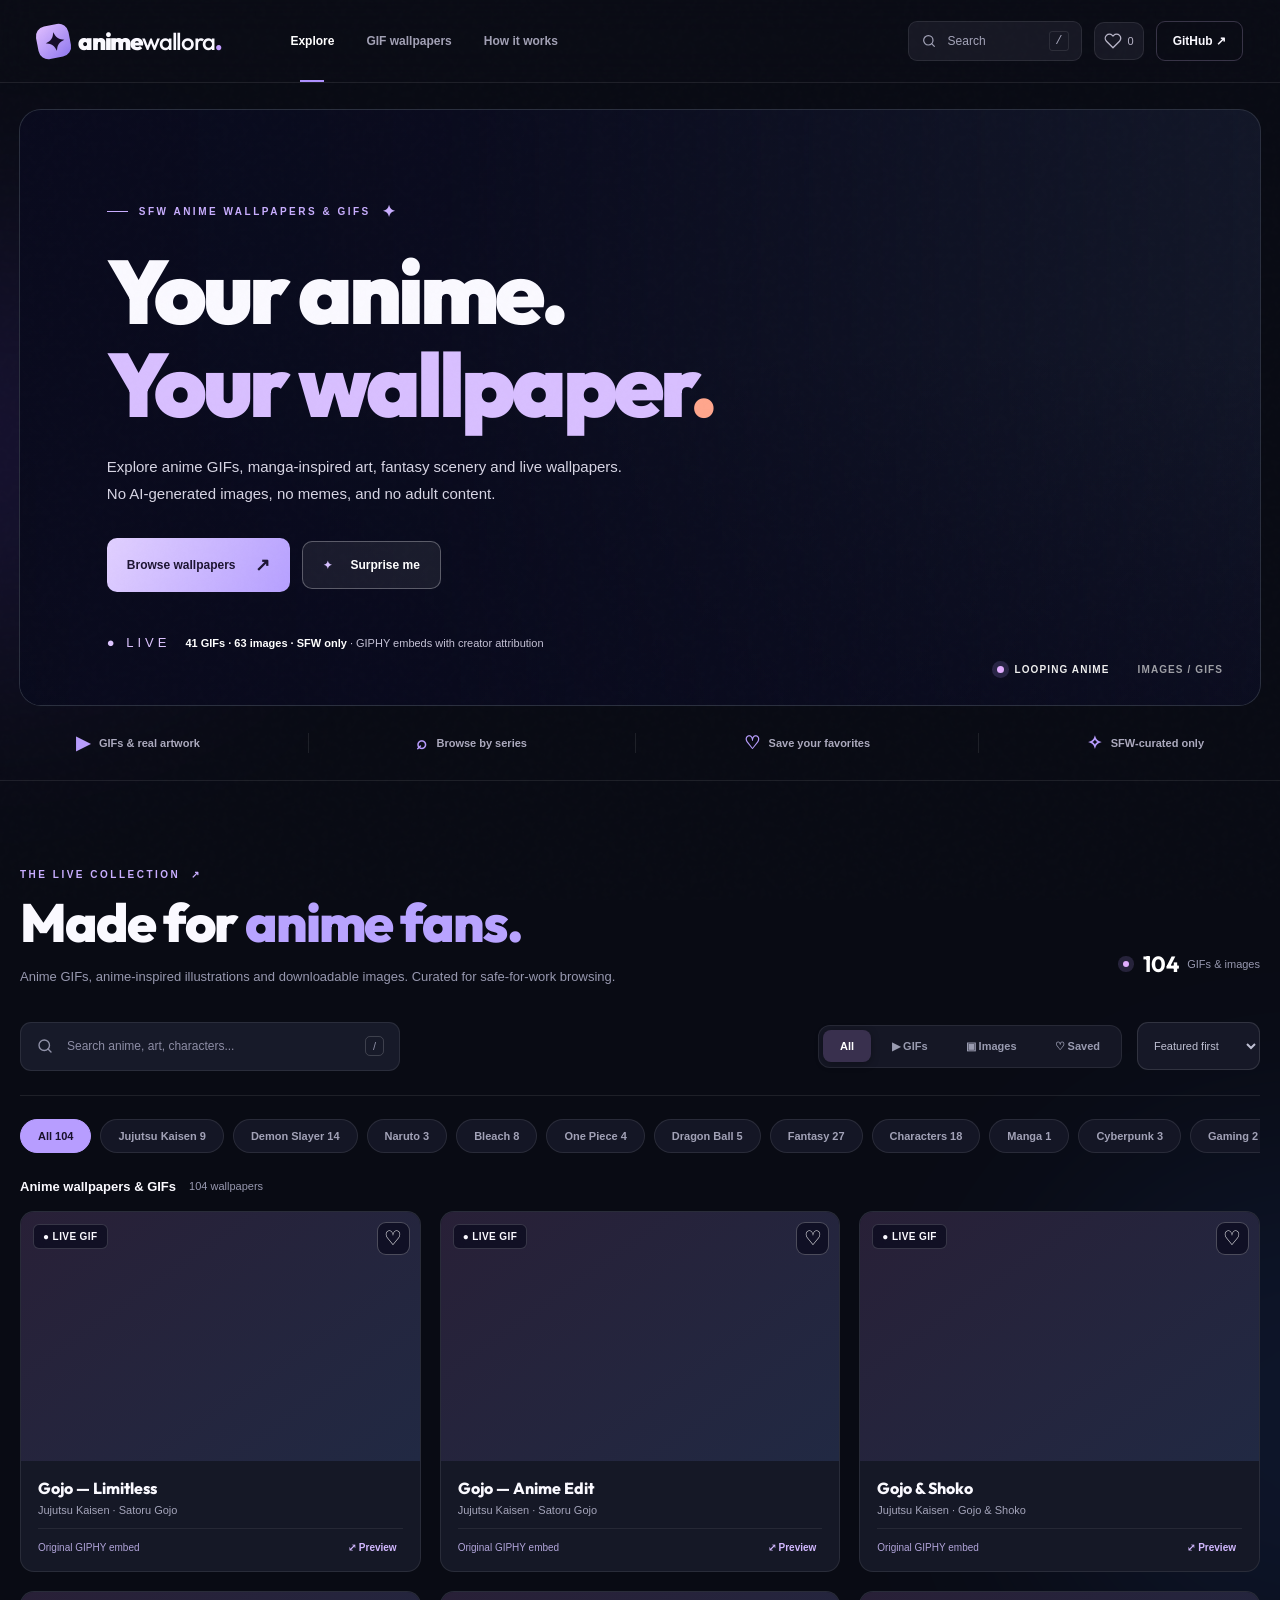
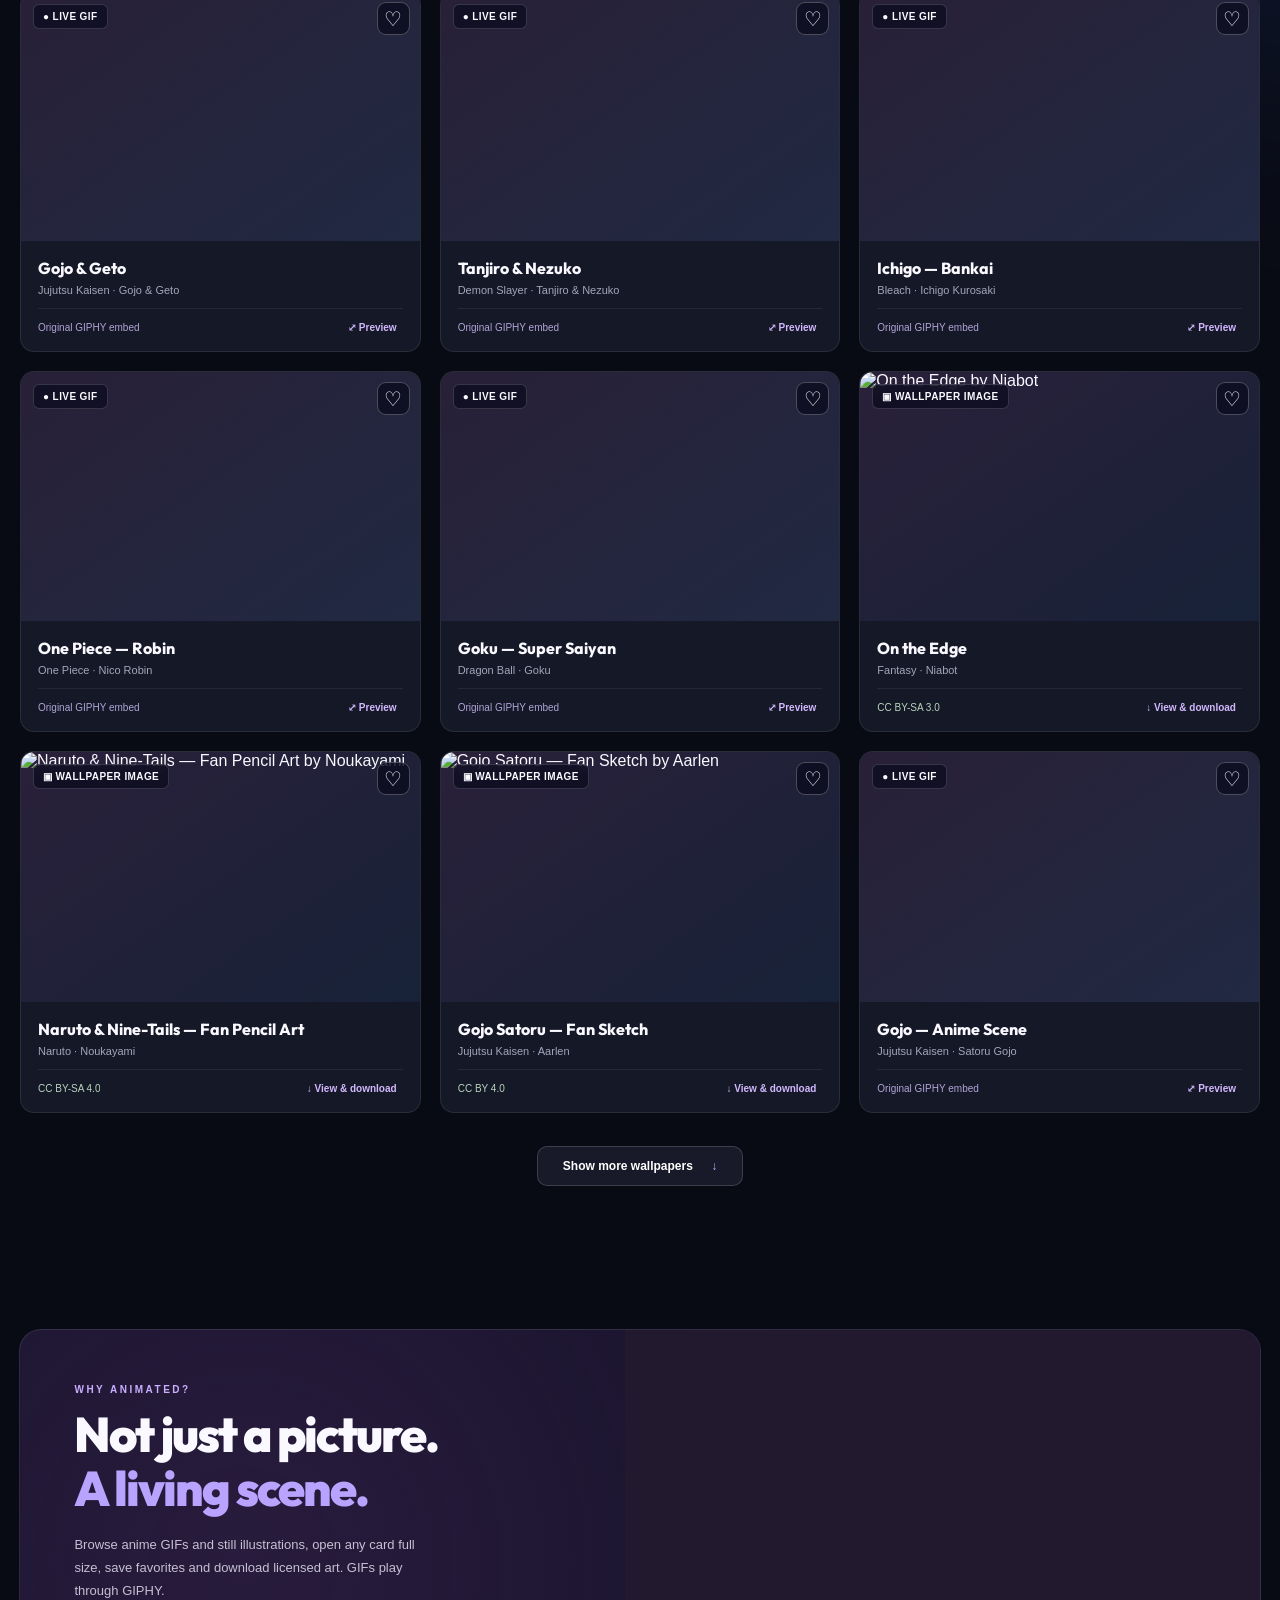
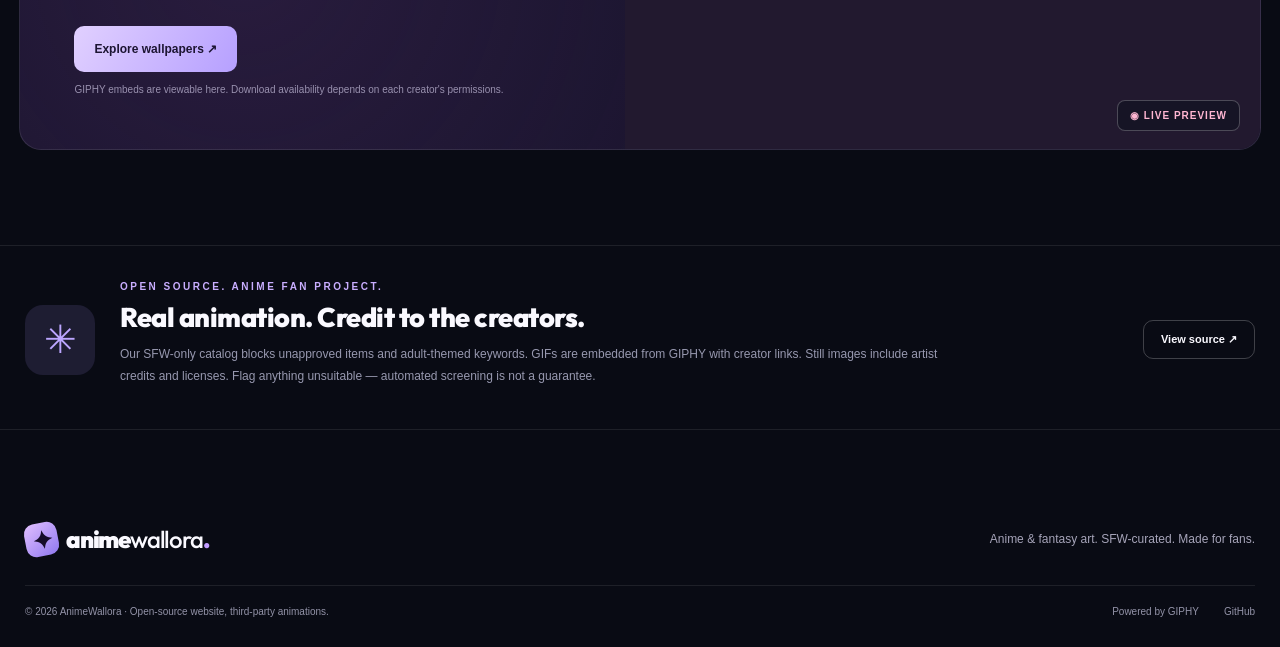
==== commit eacc0e1d: "Label AnimeWallora as SFW-curated throughout UI and add clear no-adult-content policy" ====
--- a/index.html
+++ b/index.html
@@ -3,7 +3,7 @@
 <head>
 <meta charset="utf-8"><meta name="viewport" content="width=device-width,initial-scale=1">
 <meta name="theme-color" content="#090a13">
-<meta name="description" content="AnimeWallora: real anime GIFs and downloadable image wallpapers. No meme gallery.">
+<meta name="description" content="AnimeWallora: SFW anime wallpapers, family-friendly GIFs and downloadable fantasy art. No NSFW, no adult-content gallery.">
 <title>AnimeWallora — Anime Wallpapers, GIFs & Images</title>
 <link rel="icon" href="./favicon.svg" type="image/svg+xml">
 <link rel="preconnect" href="https://fonts.googleapis.com">
@@ -26,9 +26,9 @@
 <section class="hero-shell" id="discover">
 <div class="hero-backdrop"></div><div class="hero-fade"></div>
 <div class="hero-inner"><div class="hero-copy">
-<div class="eyebrow"><span class="eyebrow-line"></span> ANIME WALLPAPERS & LIVE LOOPS <span class="asterisk">✦</span></div>
+<div class="eyebrow"><span class="eyebrow-line"></span> SFW ANIME WALLPAPERS & GIFS <span class="asterisk">✦</span></div>
 <h1>Your anime.<br><em>Your wallpaper<span>.</span></em></h1>
-<p>Gojo. Tanjiro. Ichigo. Discover real anime GIF scenes and beautiful downloadable art. No AI-generated images, no memes.</p>
+<p>Explore anime GIFs, manga-inspired art, fantasy scenery and live wallpapers. No AI-generated images, no memes, and no adult content.</p>
 <div class="hero-buttons"><a class="primary-button" href="#wallpapers">Browse wallpapers <span>↗</span></a><button class="secondary-button" id="surpriseHero"><span class="play-sign">✦</span> Surprise me</button></div>
 <div class="hero-proof"><span class="proof-stars">● LIVE</span><span><strong id="heroCount">Loading GIFs</strong> · GIPHY embeds with creator attribution</span></div>
 </div><div class="hero-tag"><span class="tag-dot"></span> LOOPING ANIME <span>IMAGES / GIFS</span></div></div>
@@ -37,10 +37,10 @@
 <div><span>▶</span> GIFs & real artwork</div><span class="features-divider"></span>
 <div><span>⌕</span> Browse by series</div><span class="features-divider"></span>
 <div><span>♡</span> Save your favorites</div><span class="features-divider"></span>
-<div><span>✧</span> Creator credits</div>
+<div><span>✧</span> SFW-curated only</div>
 </section>
 <section class="catalog-section" id="wallpapers">
-<div class="section-heading"><div><div class="overline">THE LIVE COLLECTION <span>↗</span></div><h2>Made for <em>anime fans.</em></h2><p>Real anime GIFs, illustrations and downloadable image wallpapers. Pick the format you want.</p></div>
+<div class="section-heading"><div><div class="overline">THE LIVE COLLECTION <span>↗</span></div><h2>Made for <em>anime fans.</em></h2><p>Anime GIFs, anime-inspired illustrations and downloadable images. Curated for safe-for-work browsing.</p></div>
 <div class="header-counter"><span class="count-pulse"></span><strong id="totalCount">...</strong><span>GIFs & images</span></div></div>
 <div class="search-row">
 <label class="search-field" for="searchInput"><svg viewBox="0 0 24 24"><circle cx="11" cy="11" r="7"/><path d="m16 16 4 4"/></svg><input id="searchInput" placeholder="Search anime, art, characters..." autocomplete="off" type="search"><span class="shortcut">/</span></label>
@@ -57,9 +57,9 @@
 <div class="live-copy"><span class="overline">WHY ANIMATED?</span><h2>Not just a picture.<br><em>A living scene.</em></h2><p>Browse anime GIFs and still illustrations, open any card full size, save favorites and download licensed art. GIFs play through GIPHY.</p><button class="primary-button" id="viewLive">Explore wallpapers ↗</button><small>GIPHY embeds are viewable here. Download availability depends on each creator's permissions.</small></div>
 <div class="live-art"><iframe loading="lazy" title="Rengoku animation on GIPHY" src="https://giphy.com/embed/U1rKCszzgEuVzMAVX0" allowfullscreen></iframe><span class="live-stamp">◉ LIVE PREVIEW</span></div>
 </section>
-<section class="info-section"><div class="info-mark">✳</div><div><span class="overline">OPEN SOURCE. ANIME FAN PROJECT.</span><h2>Real animation. Credit to the creators.</h2><p>GIF clips are embedded from GIPHY with creator links. Still-image downloads have credits and licenses. MoeWalls and Wallper files are not mirrored without redistribution permission.</p></div><a href="https://github.com/eliron8565/Wallpapers" target="_blank" rel="noopener noreferrer">View source ↗</a></section>
+<section class="info-section"><div class="info-mark">✳</div><div><span class="overline">OPEN SOURCE. ANIME FAN PROJECT.</span><h2>Real animation. Credit to the creators.</h2><p>Our SFW-only catalog blocks unapproved items and adult-themed keywords. GIFs are embedded from GIPHY with creator links. Still images include artist credits and licenses. Flag anything unsuitable — automated screening is not a guarantee.</p></div><a href="https://github.com/eliron8565/Wallpapers" target="_blank" rel="noopener noreferrer">View source ↗</a></section>
 </main>
-<footer class="site-footer"><div class="footer-top"><a class="logo" href="#top"><span class="logo-symbol">✦</span><span>anime<span>wallora</span><i>.</i></span></a><p>Real anime. Real art. Made for fans.</p></div><div class="footer-bottom"><span>© <span id="year"></span> AnimeWallora · Open-source website, third-party animations.</span><div class="footer-links"><a href="https://giphy.com/explore/anime-4k" target="_blank" rel="noopener noreferrer">Powered by GIPHY</a><a href="https://github.com/eliron8565/Wallpapers" target="_blank" rel="noopener noreferrer">GitHub</a></div></div></footer>
+<footer class="site-footer"><div class="footer-top"><a class="logo" href="#top"><span class="logo-symbol">✦</span><span>anime<span>wallora</span><i>.</i></span></a><p>Anime & fantasy art. SFW-curated. Made for fans.</p></div><div class="footer-bottom"><span>© <span id="year"></span> AnimeWallora · Open-source website, third-party animations.</span><div class="footer-links"><a href="https://giphy.com/explore/anime-4k" target="_blank" rel="noopener noreferrer">Powered by GIPHY</a><a href="https://github.com/eliron8565/Wallpapers" target="_blank" rel="noopener noreferrer">GitHub</a></div></div></footer>
 <div id="viewer" class="viewer" hidden role="dialog" aria-modal="true" aria-labelledby="viewerTitle"><div class="viewer-scrim" id="viewerScrim"></div><div class="viewer-box"><button class="viewer-close" id="viewerClose" aria-label="Close preview">×</button><div class="viewer-art" id="viewerArt"></div><div class="viewer-side"><div><span class="overline" id="viewerCategory"></span><h2 id="viewerTitle"></h2><p id="viewerDescription"></p><div class="meta-line"><span>Creator / GIPHY uploader</span><strong id="viewerArtist"></strong></div><div class="meta-line"><span>Source</span><a id="viewerSource" target="_blank" rel="noopener noreferrer">Original file ↗</a></div><div class="meta-line" id="viewerLicenseRow" hidden><span>License</span><a id="viewerLicense" target="_blank" rel="noopener noreferrer">View license ↗</a></div></div><div class="viewer-actions"><button id="viewerFavorite" class="outline-button">♡ Save to favorites</button><a id="viewerDownload" class="primary-button" download hidden>↓ Download</a><small id="viewerHint">GIF embeds link to their source. Licensed image files can be downloaded.</small><a id="viewerReport" class="issue-report" target="_blank" rel="noopener noreferrer">Flag wrong or meme GIF ↗</a></div></div></div></div>
 <div class="toast" id="toast" role="status" aria-live="polite"></div>
 </body></html>
--- a/animewallora.css
+++ b/animewallora.css
@@ -42,3 +42,49 @@
 .animated-only .viewer-art iframe{min-height:260px;height:280px}
 .animated-only .header-counter{display:none}
 }
+
+
+/* Anime gallery: independently credited image wallpapers + inline animated GIF embeds */
+.anime-gallery .hero-copy h1{font:900 clamp(50px,7vw,95px)/1.04 Outfit,sans-serif;letter-spacing:-4px;margin:23px 0}
+.anime-gallery .hero-copy h1 em{font-style:normal;color:#d8bfff}
+.anime-gallery .hero-copy h1 em span{color:#ffa68d}
+.anime-gallery .hero-copy p{color:#d7d5e4;font-size:15px;max-width:535px;line-height:1.8;margin:0}
+.anime-gallery .hero-fade{background:linear-gradient(90deg,#090a1df5 0%,#090a1de8 34%,#090a1d73 75%,#090a1d27 100%),linear-gradient(0deg,#090a1dc7,transparent 60%);pointer-events:none}
+.anime-gallery .hero-backdrop{background-size:cover;background-position:65% center}
+.anime-gallery .gallery-grid{grid-template-columns:repeat(3,minmax(0,1fr));gap:19px}
+.anime-gallery .card-media{height:auto;aspect-ratio:16/10}
+.anime-gallery .card-media iframe,
+.anime-gallery .card-media video,
+.anime-gallery .card-media img{position:absolute;inset:0;width:100%;height:100%;border:0;object-fit:cover}
+.anime-gallery .card-media video{object-fit:cover}
+.anime-gallery .image-card .card-media{background:linear-gradient(145deg,#2a203a,#172238)}
+.anime-gallery .gif-card .card-media{background:linear-gradient(145deg,#282037,#212943)}
+.anime-gallery .wallpaper-card .card-body{padding:17px}
+.anime-gallery .wallpaper-card .card-body h3{font-size:16px}
+.anime-gallery .wallpaper-card .card-body p{font-size:11px;margin-bottom:12px}
+.anime-gallery .media-chip{font-size:10px;z-index:2}
+.anime-gallery .viewer-art iframe{height:100%;min-height:480px}
+.anime-gallery .viewer-art video{width:100%;max-height:75vh;object-fit:contain}
+.anime-gallery .viewer-art img{max-height:78vh}
+.anime-gallery .viewer-actions{align-items:center}
+.anime-gallery .issue-report{color:#bfa8ff;font-size:11px;display:inline-block;padding:6px 0;text-decoration:underline;text-underline-offset:3px}
+.anime-gallery .issue-report:hover{color:white}
+.anime-gallery .view-switch{flex-shrink:0}
+.anime-gallery .type-tab{padding:10px 17px}
+.anime-gallery .features-bar{justify-content:space-around}
+.anime-gallery .gif-card .license{color:#b1a4d9}
+.anime-gallery .image-card .license{color:#b8d5bd}
+@media(max-width:1050px){
+  .anime-gallery .gallery-grid{grid-template-columns:repeat(2,minmax(0,1fr))}
+  .anime-gallery .hero-copy h1{font-size:clamp(54px,8vw,78px)}
+}
+@media(max-width:570px){
+  .anime-gallery .gallery-grid{grid-template-columns:1fr;gap:14px}
+  .anime-gallery .card-media{aspect-ratio:16/9}
+  .anime-gallery .hero-copy h1{font-size:47px;letter-spacing:-2px}
+  .anime-gallery .hero-fade{background:linear-gradient(90deg,#090a1df7,#090a1dbb 100%),linear-gradient(0deg,#090a1dc7,transparent)}
+  .anime-gallery .hero-copy p{font-size:13px}
+  .anime-gallery .type-tab{padding:10px 11px;flex:1}
+  .anime-gallery .view-switch{flex:1}
+  .anime-gallery .viewer-art iframe{min-height:250px;height:275px}
+}
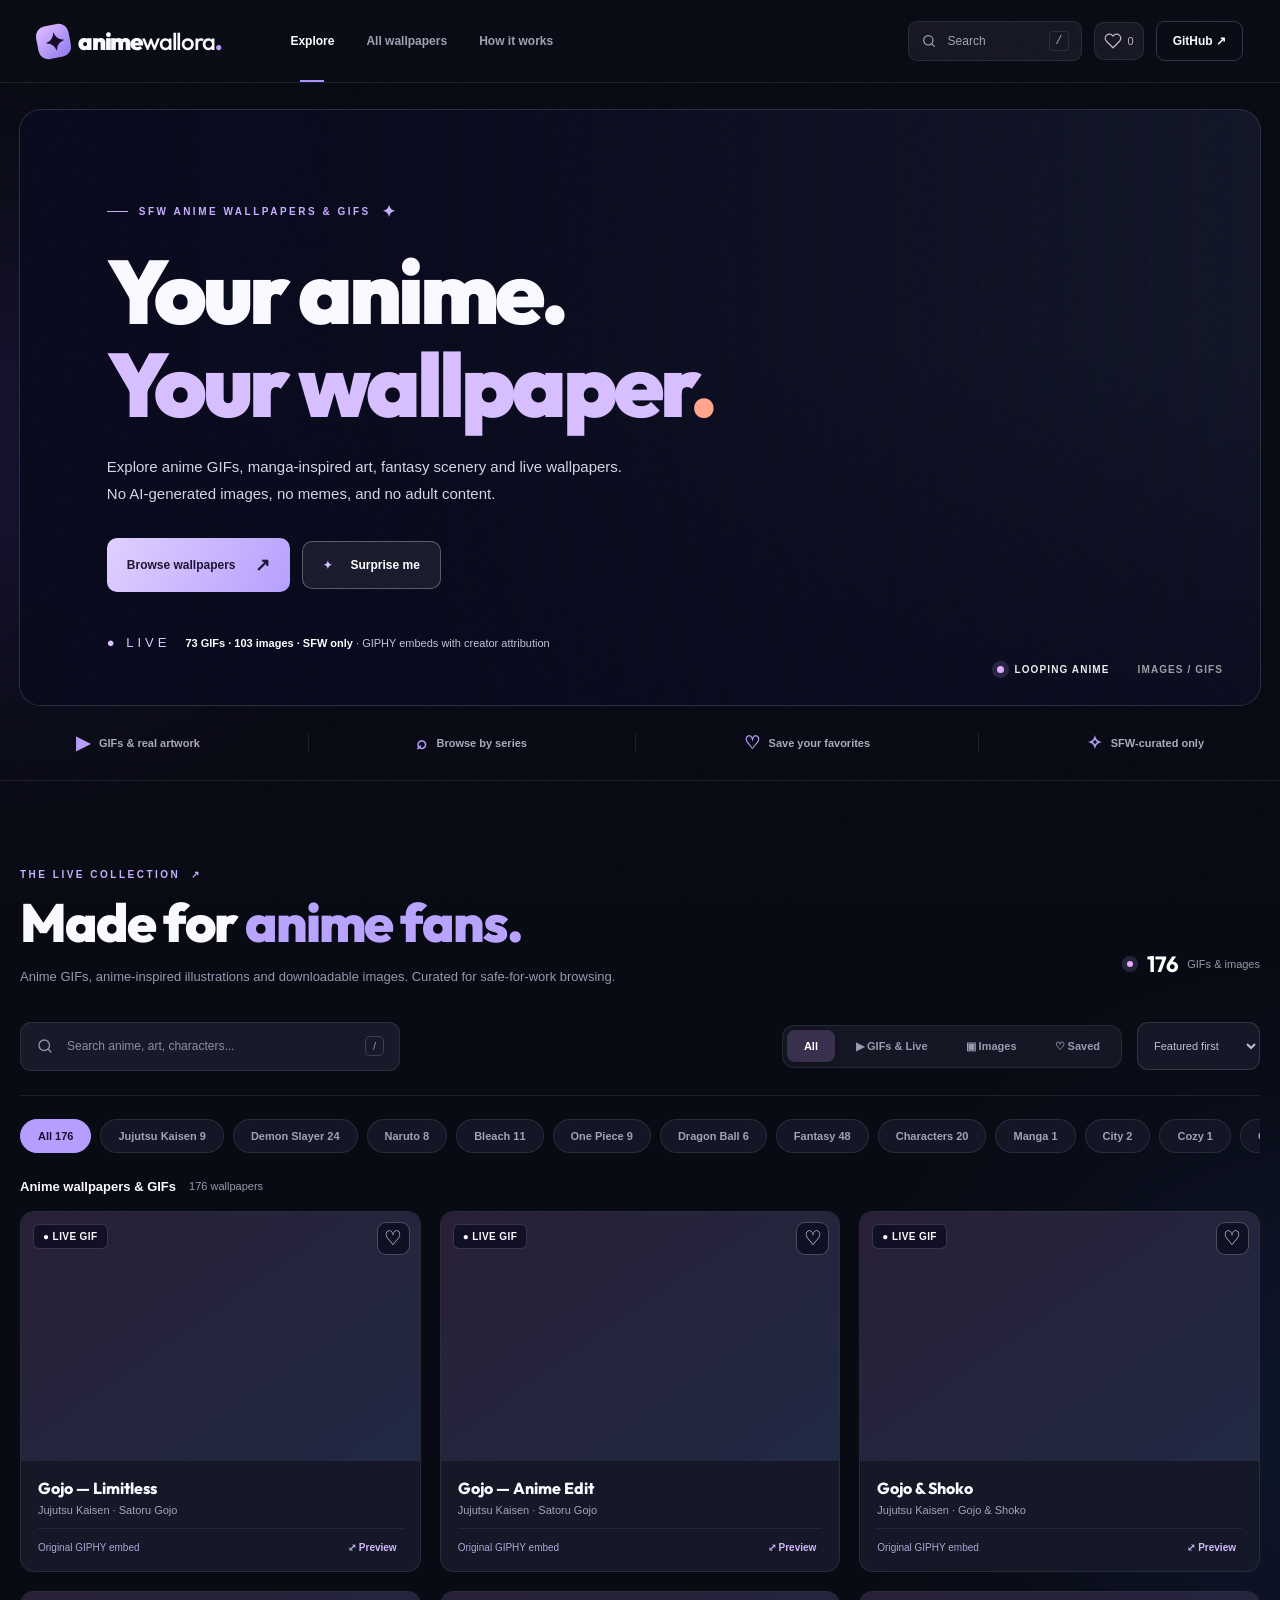
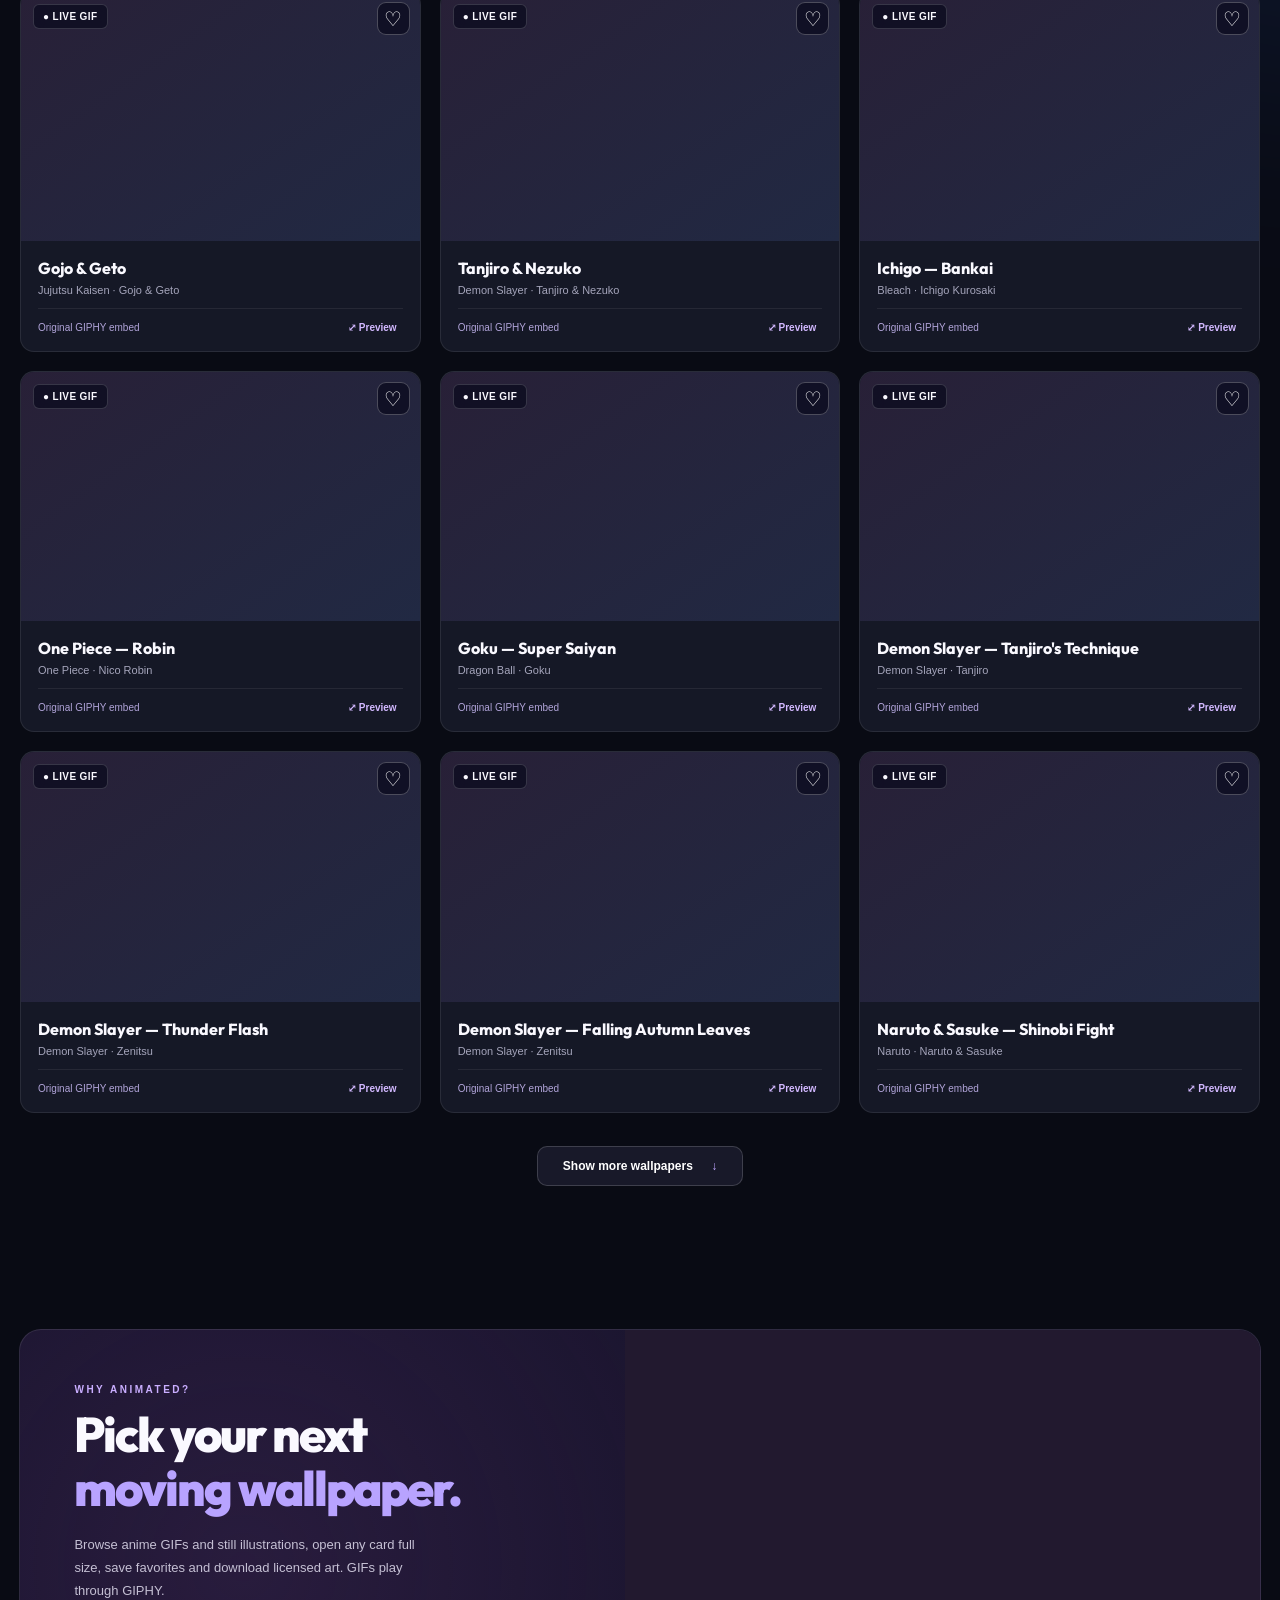
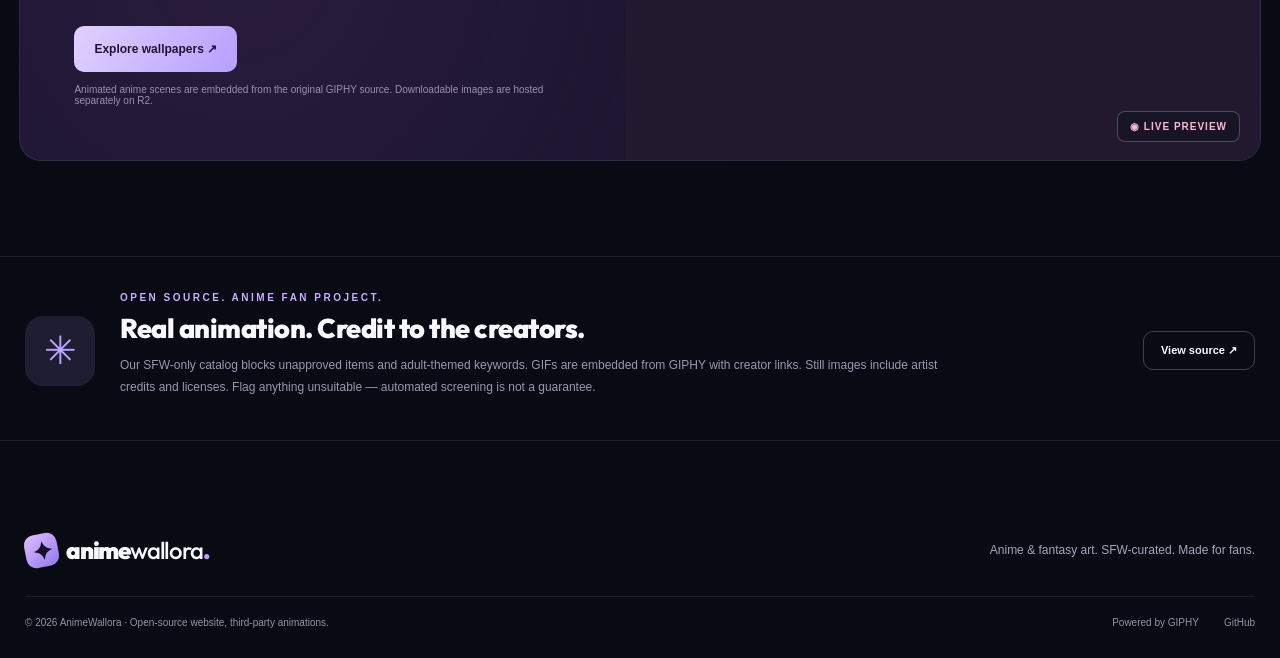
==== commit c9d2c5e3: "Improve wallpaper navigation, GIF/live filtering and add full-screen animated preview button" ====
--- a/index.html
+++ b/index.html
@@ -16,10 +16,10 @@
 <div class="noise" aria-hidden="true"></div><div class="glow glow-one" aria-hidden="true"></div><div class="glow glow-two" aria-hidden="true"></div>
 <header class="site-header"><div class="header-inner">
 <a href="#top" class="logo" aria-label="AnimeWallora home"><span class="logo-symbol">✦</span><span>anime<span>wallora</span><i>.</i></span></a>
-<nav class="desktop-nav" aria-label="Main navigation"><a href="#discover" class="nav-active">Explore</a><a href="#wallpapers">GIF wallpapers</a><a href="#animated">How it works</a></nav>
+<nav class="desktop-nav" aria-label="Main navigation"><a href="#discover" class="nav-active">Explore</a><a href="#wallpapers">All wallpapers</a><a href="#animated">How it works</a></nav>
 <div class="top-actions">
-<button id="headerSearch" class="header-search" aria-label="Search GIF wallpapers"><svg viewBox="0 0 24 24"><circle cx="11" cy="11" r="7"/><path d="m16 16 4 4"/></svg><span>Search</span><kbd>/</kbd></button>
-<button id="favoritesNav" class="icon-button" aria-label="Show saved GIFs" aria-pressed="false" title="Saved GIFs"><svg viewBox="0 0 24 24"><path d="M20.7 4.5a5.5 5.5 0 0 0-7.8 0L12 5.4l-.9-.9a5.5 5.5 0 0 0-7.8 7.8L12 21l8.7-8.7a5.5 5.5 0 0 0 0-7.8Z"/></svg><span id="favoriteCount">0</span></button>
+<button id="headerSearch" class="header-search" aria-label="Search wallpapers"><svg viewBox="0 0 24 24"><circle cx="11" cy="11" r="7"/><path d="m16 16 4 4"/></svg><span>Search</span><kbd>/</kbd></button>
+<button id="favoritesNav" class="icon-button" aria-label="Show saved wallpapers" aria-pressed="false" title="Saved GIFs"><svg viewBox="0 0 24 24"><path d="M20.7 4.5a5.5 5.5 0 0 0-7.8 0L12 5.4l-.9-.9a5.5 5.5 0 0 0-7.8 7.8L12 21l8.7-8.7a5.5 5.5 0 0 0 0-7.8Z"/></svg><span id="favoriteCount">0</span></button>
 <a class="github-button" href="https://github.com/eliron8565/Wallpapers" target="_blank" rel="noopener noreferrer">GitHub ↗</a>
 </div></div></header>
 <main id="top">
@@ -44,8 +44,8 @@
 <div class="header-counter"><span class="count-pulse"></span><strong id="totalCount">...</strong><span>GIFs & images</span></div></div>
 <div class="search-row">
 <label class="search-field" for="searchInput"><svg viewBox="0 0 24 24"><circle cx="11" cy="11" r="7"/><path d="m16 16 4 4"/></svg><input id="searchInput" placeholder="Search anime, art, characters..." autocomplete="off" type="search"><span class="shortcut">/</span></label>
-<div class="view-switch" aria-label="Wallpaper type"><button class="type-tab active" data-filter="all" aria-pressed="true">All</button><button class="type-tab" data-filter="gifs" aria-pressed="false">▶ GIFs</button><button class="type-tab" data-filter="images" aria-pressed="false">▣ Images</button><button class="type-tab" data-filter="saved" aria-pressed="false">♡ Saved</button></div>
-<select id="sortSelect" aria-label="Sort GIFs"><option value="featured">Featured first</option><option value="name">Name A–Z</option><option value="newest">Recently added</option></select>
+<div class="view-switch" aria-label="Wallpaper type"><button class="type-tab active" data-filter="all" aria-pressed="true">All</button><button class="type-tab" data-filter="gifs" aria-pressed="false">▶ GIFs & Live</button><button class="type-tab" data-filter="images" aria-pressed="false">▣ Images</button><button class="type-tab" data-filter="saved" aria-pressed="false">♡ Saved</button></div>
+<select id="sortSelect" aria-label="Sort wallpapers"><option value="featured">Featured first</option><option value="name">Name A–Z</option><option value="newest">Recently added</option></select>
 </div>
 <div class="category-bar" id="categoryBar" aria-label="Anime series filters"></div>
 <div class="gallery-top"><div><strong id="galleryHeading">Anime wallpapers</strong><span id="resultCount">Loading...</span></div><button id="clearFilters" class="clear-filters" hidden>Clear filters ×</button></div>
@@ -54,12 +54,12 @@
 <div class="load-area"><button id="loadMore" class="load-button" hidden>Show more wallpapers <span>↓</span></button></div>
 </section>
 <section class="live-feature" id="animated">
-<div class="live-copy"><span class="overline">WHY ANIMATED?</span><h2>Not just a picture.<br><em>A living scene.</em></h2><p>Browse anime GIFs and still illustrations, open any card full size, save favorites and download licensed art. GIFs play through GIPHY.</p><button class="primary-button" id="viewLive">Explore wallpapers ↗</button><small>GIPHY embeds are viewable here. Download availability depends on each creator's permissions.</small></div>
+<div class="live-copy"><span class="overline">WHY ANIMATED?</span><h2>Pick your next<br><em>moving wallpaper.</em></h2><p>Browse anime GIFs and still illustrations, open any card full size, save favorites and download licensed art. GIFs play through GIPHY.</p><button class="primary-button" id="viewLive">Explore wallpapers ↗</button><small>Animated anime scenes are embedded from the original GIPHY source. Downloadable images are hosted separately on R2.</small></div>
 <div class="live-art"><iframe loading="lazy" title="Rengoku animation on GIPHY" src="https://giphy.com/embed/U1rKCszzgEuVzMAVX0" allowfullscreen></iframe><span class="live-stamp">◉ LIVE PREVIEW</span></div>
 </section>
 <section class="info-section"><div class="info-mark">✳</div><div><span class="overline">OPEN SOURCE. ANIME FAN PROJECT.</span><h2>Real animation. Credit to the creators.</h2><p>Our SFW-only catalog blocks unapproved items and adult-themed keywords. GIFs are embedded from GIPHY with creator links. Still images include artist credits and licenses. Flag anything unsuitable — automated screening is not a guarantee.</p></div><a href="https://github.com/eliron8565/Wallpapers" target="_blank" rel="noopener noreferrer">View source ↗</a></section>
 </main>
 <footer class="site-footer"><div class="footer-top"><a class="logo" href="#top"><span class="logo-symbol">✦</span><span>anime<span>wallora</span><i>.</i></span></a><p>Anime & fantasy art. SFW-curated. Made for fans.</p></div><div class="footer-bottom"><span>© <span id="year"></span> AnimeWallora · Open-source website, third-party animations.</span><div class="footer-links"><a href="https://giphy.com/explore/anime-4k" target="_blank" rel="noopener noreferrer">Powered by GIPHY</a><a href="https://github.com/eliron8565/Wallpapers" target="_blank" rel="noopener noreferrer">GitHub</a></div></div></footer>
-<div id="viewer" class="viewer" hidden role="dialog" aria-modal="true" aria-labelledby="viewerTitle"><div class="viewer-scrim" id="viewerScrim"></div><div class="viewer-box"><button class="viewer-close" id="viewerClose" aria-label="Close preview">×</button><div class="viewer-art" id="viewerArt"></div><div class="viewer-side"><div><span class="overline" id="viewerCategory"></span><h2 id="viewerTitle"></h2><p id="viewerDescription"></p><div class="meta-line"><span>Creator / GIPHY uploader</span><strong id="viewerArtist"></strong></div><div class="meta-line"><span>Source</span><a id="viewerSource" target="_blank" rel="noopener noreferrer">Original file ↗</a></div><div class="meta-line" id="viewerLicenseRow" hidden><span>License</span><a id="viewerLicense" target="_blank" rel="noopener noreferrer">View license ↗</a></div></div><div class="viewer-actions"><button id="viewerFavorite" class="outline-button">♡ Save to favorites</button><a id="viewerDownload" class="primary-button" download hidden>↓ Download</a><small id="viewerHint">GIF embeds link to their source. Licensed image files can be downloaded.</small><a id="viewerReport" class="issue-report" target="_blank" rel="noopener noreferrer">Flag wrong or meme GIF ↗</a></div></div></div></div>
+<div id="viewer" class="viewer" hidden role="dialog" aria-modal="true" aria-labelledby="viewerTitle"><div class="viewer-scrim" id="viewerScrim"></div><div class="viewer-box"><button class="viewer-close" id="viewerClose" aria-label="Close preview">×</button><div class="viewer-art" id="viewerArt"></div><div class="viewer-side"><div><span class="overline" id="viewerCategory"></span><h2 id="viewerTitle"></h2><p id="viewerDescription"></p><div class="meta-line"><span>Creator / GIPHY uploader</span><strong id="viewerArtist"></strong></div><div class="meta-line"><span>Source</span><a id="viewerSource" target="_blank" rel="noopener noreferrer">Original file ↗</a></div><div class="meta-line" id="viewerLicenseRow" hidden><span>License</span><a id="viewerLicense" target="_blank" rel="noopener noreferrer">View license ↗</a></div></div><div class="viewer-actions"><button id="viewerFavorite" class="outline-button">♡ Save to favorites</button><button id="viewerFullscreen" class="outline-button" type="button">⛶ Fullscreen preview</button><a id="viewerDownload" class="primary-button" download hidden>↓ Download</a><small id="viewerHint">GIF embeds link to their source. Licensed image files can be downloaded.</small><a id="viewerReport" class="issue-report" target="_blank" rel="noopener noreferrer">Flag wrong or meme GIF ↗</a></div></div></div></div>
 <div class="toast" id="toast" role="status" aria-live="polite"></div>
 </body></html>
--- a/animewallora.css
+++ b/animewallora.css
@@ -1,4 +1,4 @@
-:root{color-scheme:dark;--bg:#090b14;--ink:#faf9ff;--muted:#9798af;--surface:#141725;--border:rgba(255,255,255,.085);--purple:#b29aff;--orange:#ffa68d;font-family:"DM Sans",sans-serif}*{box-sizing:border-box}html{scroll-behavior:smooth}body{margin:0;min-height:100vh;background:var(--bg);color:var(--ink)}button,input,select{font:inherit}a{color:inherit;text-decoration:none}button{cursor:pointer}svg{width:20px;height:20px;fill:none;stroke:currentColor;stroke-width:1.8;stroke-linecap:round;stroke-linejoin:round}button:focus-visible,a:focus-visible,input:focus-visible,select:focus-visible{outline:2px solid #d7c6ff;outline-offset:3px}[hidden]{display:none!important}.noise{position:fixed;inset:0;pointer-events:none;opacity:.03;z-index:50;background-image:url("data:image/svg+xml,%3Csvg viewBox='0 0 170 170' xmlns='http://www.w3.org/2000/svg'%3E%3Cfilter id='n'%3E%3CfeTurbulence type='fractalNoise' baseFrequency='.85' numOctaves='3' stitchTiles='stitch'/%3E%3C/filter%3E%3Cpath filter='url(%23n)' opacity='.45' d='M0 0h170v170H0z'/%3E%3C/svg%3E")}.glow{position:absolute;z-index:-1;pointer-events:none;filter:blur(120px);opacity:.16;border-radius:100%}.glow-one{width:560px;height:400px;background:#613cc8;left:-300px;top:250px}.glow-two{width:540px;height:540px;background:#274ea1;right:-300px;top:1150px}.site-header{height:83px;background:#0c0d17e8;backdrop-filter:blur(18px);position:sticky;top:0;z-index:20;border-bottom:1px solid var(--border)}.header-inner{height:100%;max-width:1460px;margin:auto;padding:0 37px;display:flex;align-items:center;gap:70px}.logo{display:inline-flex;align-items:center;gap:8px;font-family:Outfit,sans-serif;font-size:24px;font-weight:900;white-space:nowrap;letter-spacing:-1.2px}.logo>span:last-child>span{font-weight:500}.logo i{color:#c19cff;font-style:normal}.logo-symbol{display:grid;place-items:center;width:33px;height:33px;color:#160d2a;background:linear-gradient(145deg,#e1bfff,#8f78ef);border-radius:10px;transform:rotate(-11deg);font-size:25px}.desktop-nav{display:flex;align-items:center;gap:32px;height:100%;flex:1}.desktop-nav a{height:100%;display:grid;place-items:center;color:#a2a1b5;font-size:12px;font-weight:800;position:relative;white-space:nowrap}.desktop-nav a:hover,.desktop-nav a.nav-active{color:white}.desktop-nav .nav-active:after{content:"";background:#ae91ff;height:2px;width:24px;position:absolute;bottom:0}.top-actions{display:flex;align-items:center;gap:12px}.header-search{display:flex;gap:11px;align-items:center;color:#a4a4b9;background:#171824;border:1px solid var(--border);border-radius:9px;padding:9px 12px;font-size:12px;width:174px}.header-search svg{width:16px;height:16px}.header-search kbd{margin-left:auto;border:1px solid #ffffff18;padding:2px 5px;border-radius:3px}.icon-button{background:#171824;border:1px solid var(--border);border-radius:10px;padding:9px;display:flex;align-items:center;gap:6px;color:#b8b5c8}.icon-button svg{width:18px;height:18px}.icon-button span{font-size:11px}.github-button{padding:12px 16px;border:1px solid #383447;border-radius:9px;font-size:12px;font-weight:800}.github-button span{color:var(--purple);margin-left:6px}.hero-shell{position:relative;min-height:590px;max-width:1410px;margin:26px auto 0;border:1px solid #ffffff19;border-radius:22px;overflow:hidden;background:#14192a}.hero-backdrop{position:absolute;inset:0;background-image:url("https://commons.wikimedia.org/wiki/Special:Redirect/file/On_the_edge_-_free_world_version.jpg");background-size:cover;background-position:63% 48%;transform:scale(1.025);filter:saturate(.95)}.hero-fade{position:absolute;inset:0;background:linear-gradient(90deg,rgba(9,9,24,.98) 0%,rgba(13,12,30,.91) 28%,rgba(13,12,30,.6) 51%,rgba(13,12,30,.09) 100%),linear-gradient(0deg,#050610b3,transparent 48%)}.hero-inner{position:relative;padding:92px 7% 55px;display:flex;flex-direction:column;min-height:590px;justify-content:center}.hero-copy{max-width:685px}.eyebrow,.overline{font-size:10px;letter-spacing:2.5px;font-weight:800;color:#c9aeff;display:flex;align-items:center;gap:11px}.eyebrow-line{width:21px;height:1px;background:#c9aeff}.asterisk{font-size:16px}.hero h1{font:900 clamp(55px,7.2vw,103px)/1.01 Outfit,sans-serif;letter-spacing:-5.4px;margin:25px 0 24px}.hero h1 em{font-style:normal;color:#d4bcff}.hero h1 em span{color:#ffab92}.hero p{color:#d2d2e1;font-size:15px;line-height:1.9;max-width:530px;margin:0}.hero-buttons{display:flex;gap:12px;align-items:center;flex-wrap:wrap;margin-top:31px}.primary-button,.secondary-button,.outline-button{display:inline-flex;align-items:center;justify-content:center;gap:19px;border:0;border-radius:10px;background:linear-gradient(120deg,#e1d0ff,#b6a0ff);color:#1d1533;font-size:12px;font-weight:900;padding:16px 20px;transition:transform .2s,filter .2s}.primary-button:hover,.secondary-button:hover,.outline-button:hover{transform:translateY(-2px);filter:brightness(1.08)}.primary-button span{font-size:18px}.secondary-button,.outline-button{background:#ffffff12;border:1px solid #ffffff48;color:#fff}.play-sign{font-size:11px;color:#d7c0ff}.hero-proof{display:flex;align-items:center;gap:15px;color:#c5c2d6;font-size:11px;margin-top:43px}.hero-proof strong{color:white}.proof-stars{letter-spacing:4px;color:#ddc4ff;font-size:13px}.hero-tag{position:absolute;bottom:30px;right:37px;display:flex;align-items:center;gap:11px;letter-spacing:1.1px;font-size:10px;font-weight:800;color:#eee}.hero-tag span:last-child{opacity:.65;margin-left:17px}.tag-dot,.count-pulse{height:7px;width:7px;background:#e1aeff;border-radius:50%;box-shadow:0 0 0 5px #b198f32c}.features-bar{max-width:1410px;margin:auto;padding:26px 30px;display:flex;justify-content:space-between;align-items:center;gap:16px;border-bottom:1px solid var(--border);color:#acaabe;font-size:11px;font-weight:700}.features-bar div{display:flex;gap:9px;align-items:center}.features-bar div span{color:#b89dfd;font-size:18px}.features-divider{height:20px;width:1px;background:var(--border)}.catalog-section{max-width:1390px;padding:88px 20px 20px;margin:auto}.section-heading{display:flex;justify-content:space-between;align-items:end;gap:20px;margin-bottom:34px}.section-heading h2,.live-copy h2,.info-section h2{font:850 clamp(33px,4.2vw,55px)/1.12 Outfit,sans-serif;letter-spacing:-2px;margin:12px 0}.section-heading h2 em,.live-copy h2 em{font-style:normal;color:#b8a3ff}.section-heading p{color:var(--muted);font-size:13px;margin:0;line-height:1.8}.header-counter{display:flex;gap:8px;align-items:center;white-space:nowrap;color:var(--muted);font-size:11px;padding-bottom:10px}.header-counter strong{font-family:Outfit;font-size:22px;color:white}.count-pulse{height:6px;width:6px;margin-right:6px}.search-row{display:flex;align-items:center;gap:15px;padding-bottom:24px;border-bottom:1px solid var(--border)}.search-field{display:flex;align-items:center;gap:11px;flex:1;min-width:190px;max-width:380px;background:#171a29;border:1px solid #ffffff15;border-radius:11px;height:49px;padding:0 15px;color:#9192a9}.search-field svg{width:18px;height:18px}.search-field input{background:none;color:white;border:0;outline:0;font-size:12px;flex:1;min-width:0}.search-field input::placeholder{color:#8d8da5}.shortcut{font-size:11px;padding:3px 7px;border:1px solid #ffffff2b;border-radius:5px}.view-switch{display:flex;align-items:center;gap:4px;padding:4px;border:1px solid #ffffff14;background:#151725;border-radius:12px;margin-left:auto}.type-tab{background:transparent;border:0;color:#999bb0;font-size:11px;font-weight:800;padding:10px 14px;border-radius:8px;white-space:nowrap}.type-tab.active{color:white;background:#39304e;box-shadow:0 2px 8px #0005}#sortSelect{border:1px solid #ffffff1e;background:#161827;color:#bfc0d3;border-radius:11px;font-size:11px;height:48px;padding:0 12px}.category-bar{display:flex;gap:9px;overflow-x:auto;padding:23px 0 26px;scrollbar-width:none}.category-bar::-webkit-scrollbar{display:none}.category{border:1px solid #ffffff17;background:#141625;color:#a2a2b7;border-radius:99px;padding:10px 17px;white-space:nowrap;font-size:11px;font-weight:800}.category.active{background:#b79dff;color:#18112b;border-color:#b79dff}.category:hover:not(.active){border-color:#9783c7;color:white}.gallery-top{display:flex;align-items:center;justify-content:space-between;padding-bottom:17px}.gallery-top>div{display:flex;align-items:center;gap:13px}.gallery-top strong{font-size:13px}.gallery-top span{color:var(--muted);font-size:11px}.clear-filters{border:0;background:transparent;color:#b9a5ff;font-size:11px;font-weight:700}.gallery-grid{display:grid;grid-template-columns:repeat(4,minmax(0,1fr));gap:16px}.wallpaper-card{background:#151826;border:1px solid var(--border);border-radius:14px;overflow:hidden;min-width:0;transition:transform .24s,border-color .24s}.wallpaper-card:hover{transform:translateY(-5px);border-color:#ac93ff55}.card-media{height:215px;position:relative;overflow:hidden;background:linear-gradient(135deg,#303047,#1e2441)}.card-media img{width:100%;height:100%;object-fit:cover;display:block;transition:transform .55s ease}.wallpaper-card:hover .card-media img{transform:scale(1.06)}.card-media iframe{border:0;width:100%;height:100%;display:block}.card-media .media-activate{position:absolute;inset:0;z-index:1;background:transparent;border:0;color:transparent}.media-activate:focus-visible{outline:2px solid #ac93ff;outline-offset:-4px}.card-media:has(iframe) .media-activate{display:none}.media-chip{position:absolute;top:12px;left:12px;padding:6px 9px;background:#0a0a1dba;backdrop-filter:blur(6px);font-size:9px;font-weight:800;border:1px solid #ffffff29;border-radius:6px;letter-spacing:.4px;pointer-events:none;z-index:2}.heart{position:absolute;top:10px;right:10px;display:grid;place-items:center;height:33px;width:33px;z-index:3;border-radius:9px;border:1px solid #ffffff40;background:#0c0c21d5;color:#fff;font-size:20px}.heart.liked{color:#ff9eb4}.card-body{padding:17px 15px 16px}.card-body h3{font:750 15px Outfit,sans-serif;margin:0 0 6px;white-space:nowrap;text-overflow:ellipsis;overflow:hidden}.card-body p{color:#a5a5bb;font-size:11px;margin:0 0 16px;white-space:nowrap;text-overflow:ellipsis;overflow:hidden}.card-footer{display:flex;align-items:center;justify-content:space-between;gap:9px;border-top:1px solid #ffffff12;padding-top:12px}.card-footer .license{font-size:10px;color:#b0a8c6;white-space:nowrap;overflow:hidden;text-overflow:ellipsis}.card-footer button{font-size:10px;background:none;border:0;color:#d2b8ff;font-weight:800}.card-footer button:hover{text-decoration:underline}.loading-gallery{grid-column:1/-1;text-align:center;padding:50px;color:var(--muted);font-size:13px}.spinner{height:27px;width:27px;margin:0 auto 13px;border:3px solid #ffffff2b;border-top-color:#bea4ff;border-radius:50%;animation:spin 1s linear infinite}@keyframes spin{to{transform:rotate(360deg)}}.empty-state{text-align:center;padding:65px 20px}.empty-state>span{font-size:40px;color:#ad92ff}.empty-state h3{font:800 26px Outfit;margin:10px}.empty-state p{color:var(--muted);font-size:12px}.load-area{display:flex;justify-content:center;padding:33px}.load-button{border:1px solid #ffffff2a;border-radius:10px;background:#181929;color:white;padding:12px 25px;font-weight:800;font-size:12px}.load-button span{margin-left:15px;color:#bfa6ff}.live-feature{max-width:1350px;margin:90px auto 0;border-radius:22px;display:grid;grid-template-columns:1fr 1.05fr;overflow:hidden;min-height:380px;border:1px solid #ffffff19;background:radial-gradient(circle at 18% 55%,#42285867,transparent 60%),#17132b}.live-copy{display:flex;align-items:start;flex-direction:column;justify-content:center;padding:54px 9%}.live-copy h2{font-size:clamp(32px,3.8vw,50px)}.live-copy p{color:#c5c0d4;font-size:13px;line-height:1.8;max-width:360px;margin:5px 0 23px}.live-copy small{font-size:10px;color:#9991af;margin-top:12px}.live-art{position:relative;background:#22192f;min-height:340px}.live-art iframe{border:0;width:100%;height:100%;display:block;position:absolute}.live-stamp{position:absolute;right:20px;bottom:18px;background:#151424de;color:#ffb6d2;border:1px solid #ffffff3b;border-radius:8px;font-size:10px;letter-spacing:1px;font-weight:800;padding:9px 12px;pointer-events:none}.info-section{max-width:1350px;margin:95px auto 90px;padding:35px 25px 30px;display:flex;align-items:center;gap:25px;border-top:1px solid var(--border);border-bottom:1px solid var(--border)}.info-mark{display:grid;place-items:center;flex-shrink:0;width:70px;height:70px;border-radius:18px;background:#ac96ff21;color:#bca6ff;font-size:39px}.info-section h2{font-size:27px;letter-spacing:-.5px;margin:10px 0}.info-section p{font-size:12px;color:var(--muted);max-width:850px;line-height:1.8}.info-section>a{white-space:nowrap;border:1px solid #ffffff38;border-radius:10px;padding:12px 17px;font-size:11px;font-weight:800;margin-left:auto}.site-footer{max-width:1400px;margin:auto;padding:0 25px 30px}.footer-top,.footer-bottom{display:flex;align-items:center;justify-content:space-between;gap:15px}.footer-top{padding-bottom:27px}.footer-top p{font-size:12px;color:#a6a4b9}.footer-bottom{border-top:1px solid var(--border);padding-top:20px;font-size:10px;color:#9393a8}.footer-links{display:flex;gap:25px}.footer-links a:hover{color:white}.viewer{position:fixed;inset:0;z-index:80;display:grid;place-items:center;padding:25px}.viewer-scrim{position:absolute;inset:0;background:#03040de8;backdrop-filter:blur(14px)}.viewer-box{position:relative;width:min(1070px,100%);max-height:92vh;overflow:auto;border:1px solid #ffffff2a;border-radius:20px;display:grid;grid-template-columns:minmax(0,1.35fr) minmax(280px,.75fr);background:#161725;box-shadow:0 20px 100px #0009}.viewer-art{background:#080b19;min-height:420px;display:flex;align-items:center;justify-content:center}.viewer-art img{width:100%;max-height:83vh;object-fit:contain}.viewer-art iframe{width:100%;min-height:420px;border:0}.viewer-side{padding:42px 25px;display:flex;justify-content:space-between;flex-direction:column;gap:50px}.viewer-side h2{font:800 30px Outfit;letter-spacing:-1px;margin:15px 0}.viewer-side p{color:var(--muted);font-size:13px;line-height:1.7;margin-bottom:30px}.meta-line{border-top:1px solid #ffffff1b;padding:13px 0;display:flex;justify-content:space-between;gap:15px;font-size:11px}.meta-line span{color:var(--muted)}.meta-line strong{font-weight:600;text-align:right}.meta-line a{color:#cdbaff;text-align:right}.viewer-actions{display:flex;flex-wrap:wrap;gap:9px}.viewer-actions .primary-button,.viewer-actions .outline-button{padding:12px 14px}.viewer-actions small{width:100%;font-size:10px;color:var(--muted);line-height:1.5}.viewer-close{z-index:2;position:absolute;right:14px;top:14px;color:#fff;font-size:26px;border:1px solid #ffffff31;background:#090b16bf;border-radius:10px;width:37px;height:37px}.toast{position:fixed;left:50%;bottom:24px;z-index:100;transform:translate(-50%,25px);opacity:0;background:#352d54;border:1px solid #8c79b1;color:white;border-radius:11px;padding:13px 19px;pointer-events:none;transition:opacity .2s,transform .2s;font-size:12px}.toast.show{opacity:1;transform:translate(-50%,0)}@media(max-width:1440px){.hero-shell,.live-feature{margin-left:19px;margin-right:19px}.features-bar{padding-left:30px;padding-right:30px}}@media(max-width:1100px){.header-inner{gap:25px}.desktop-nav{gap:17px}.gallery-grid{grid-template-columns:repeat(3,minmax(0,1fr))}.header-counter{display:none}.search-row{flex-wrap:wrap}.view-switch{margin-left:auto}}@media(max-width:800px){.desktop-nav{display:none}.header-search{width:auto}.header-search span,.header-search kbd{display:none}.header-inner{padding:0 19px}.hero-inner{min-height:570px;padding:70px 6% 42px}.hero h1{font-size:65px;letter-spacing:-3px}.hero-backdrop{background-position:70% center}.hero-fade{background:linear-gradient(90deg,#0b0b1bf5,#0b0b1b8a 65%,#0b0b1b43)}.features-bar{flex-wrap:wrap;justify-content:center}.features-divider{display:none}.gallery-grid{grid-template-columns:repeat(2,minmax(0,1fr))}.live-feature{grid-template-columns:1fr}.live-art{height:350px}.info-section{margin:65px 20px;align-items:start}.info-section>a{margin-top:20px}.viewer-box{grid-template-columns:1fr}.viewer-art{min-height:240px;max-height:56vh}.viewer-art img{max-height:56vh}.viewer-side{padding:24px;gap:20px}}@media(max-width:570px){.site-header{height:68px}.logo{font-size:20px}.logo-symbol{width:29px;height:29px;font-size:20px}.github-button{display:none}.hero-shell{margin:10px 10px 0;border-radius:17px}.hero-inner{min-height:525px;padding:50px 21px}.hero h1{font-size:49px;letter-spacing:-2px}.hero p{font-size:13px}.hero-buttons{gap:9px}.hero-buttons a{font-size:11px;padding:13px}.hero-proof{margin-top:31px}.hero-tag{display:none}.features-bar{font-size:10px;padding:20px 14px}.catalog-section{padding:56px 12px 0}.section-heading h2{font-size:36px;letter-spacing:-1.4px}.search-field{max-width:none;width:100%}.view-switch{margin:0;width:100%;justify-content:space-between}.type-tab{font-size:10px;padding:10px 11px}#sortSelect{width:100%}.search-row{gap:8px}.category-bar{padding:18px 0}.gallery-grid{gap:9px}.card-media{height:143px}.card-body{padding:12px}.card-body h3{font-size:12px}.card-body p,.card-footer .license{font-size:9px}.heart{height:28px;width:28px;font-size:17px}.media-chip{font-size:8px}.card-footer button{font-size:9px}.live-feature{margin:45px 10px 0}.live-copy{padding:36px 25px}.live-art{height:240px;min-height:240px}.info-section{margin:50px 12px;flex-wrap:wrap;padding:25px 12px}.info-mark{width:45px;height:45px;font-size:24px}.info-section h2{font-size:23px}.info-section>a{margin-left:0}.footer-top,.footer-bottom{align-items:start;flex-direction:column}.footer-links{gap:12px;flex-wrap:wrap}}@media(prefers-reduced-motion:reduce){*,*:before,*:after{animation:none!important;transition:none!important;scroll-behavior:auto!important}}
+:root{color-scheme:dark;--bg:#090b14;--ink:#faf9ff;--muted:#9798af;--surface:#141725;--border:rgba(255,255,255,.085);--purple:#b29aff;--orange:#ffa68d;font-family:"DM Sans",sans-serif}*{box-sizing:border-box}html{scroll-behavior:smooth}body{margin:0;min-height:100vh;background:var(--bg);color:var(--ink)}button,input,select{font:inherit}a{color:inherit;text-decoration:none}button{cursor:pointer}svg{width:20px;height:20px;fill:none;stroke:currentColor;stroke-width:1.8;stroke-linecap:round;stroke-linejoin:round}button:focus-visible,a:focus-visible,input:focus-visible,select:focus-visible{outline:2px solid #d7c6ff;outline-offset:3px}[hidden]{display:none!important}.noise{position:fixed;inset:0;pointer-events:none;opacity:.03;z-index:50;background-image:url("data:image/svg+xml,%3Csvg viewBox='0 0 170 170' xmlns='http://www.w3.org/2000/svg'%3E%3Cfilter id='n'%3E%3CfeTurbulence type='fractalNoise' baseFrequency='.85' numOctaves='3' stitchTiles='stitch'/%3E%3C/filter%3E%3Cpath filter='url(%23n)' opacity='.45' d='M0 0h170v170H0z'/%3E%3C/svg%3E")}.glow{position:absolute;z-index:-1;pointer-events:none;filter:blur(120px);opacity:.16;border-radius:100%}.glow-one{width:560px;height:400px;background:#613cc8;left:-300px;top:250px}.glow-two{width:540px;height:540px;background:#274ea1;right:-300px;top:1150px}.site-header{height:83px;background:#0c0d17e8;backdrop-filter:blur(18px);position:sticky;top:0;z-index:20;border-bottom:1px solid var(--border)}.header-inner{height:100%;max-width:1460px;margin:auto;padding:0 37px;display:flex;align-items:center;gap:70px}.logo{display:inline-flex;align-items:center;gap:8px;font-family:Outfit,sans-serif;font-size:24px;font-weight:900;white-space:nowrap;letter-spacing:-1.2px}.logo>span:last-child>span{font-weight:500}.logo i{color:#c19cff;font-style:normal}.logo-symbol{display:grid;place-items:center;width:33px;height:33px;color:#160d2a;background:linear-gradient(145deg,#e1bfff,#8f78ef);border-radius:10px;transform:rotate(-11deg);font-size:25px}.desktop-nav{display:flex;align-items:center;gap:32px;height:100%;flex:1}.desktop-nav a{height:100%;display:grid;place-items:center;color:#a2a1b5;font-size:12px;font-weight:800;position:relative;white-space:nowrap}.desktop-nav a:hover,.desktop-nav a.nav-active{color:white}.desktop-nav .nav-active:after{content:"";background:#ae91ff;height:2px;width:24px;position:absolute;bottom:0}.top-actions{display:flex;align-items:center;gap:12px}.header-search{display:flex;gap:11px;align-items:center;color:#a4a4b9;background:#171824;border:1px solid var(--border);border-radius:9px;padding:9px 12px;font-size:12px;width:174px}.header-search svg{width:16px;height:16px}.header-search kbd{margin-left:auto;border:1px solid #ffffff18;padding:2px 5px;border-radius:3px}.icon-button{background:#171824;border:1px solid var(--border);border-radius:10px;padding:9px;display:flex;align-items:center;gap:6px;color:#b8b5c8}.icon-button svg{width:18px;height:18px}.icon-button span{font-size:11px}.github-button{padding:12px 16px;border:1px solid #383447;border-radius:9px;font-size:12px;font-weight:800}.github-button span{color:var(--purple);margin-left:6px}.hero-shell{position:relative;min-height:590px;max-width:1410px;margin:26px auto 0;border:1px solid #ffffff19;border-radius:22px;overflow:hidden;background:#14192a}.hero-backdrop{position:absolute;inset:0;background-image:url("https://pub-f9e0d2fa87774dc8b55beb5e04456b11.r2.dev/licensed-anime/9bebeda83454c22da5dbaabb10e8.jpg");background-size:cover;background-position:63% 48%;transform:scale(1.025);filter:saturate(.95)}.hero-fade{position:absolute;inset:0;background:linear-gradient(90deg,rgba(9,9,24,.98) 0%,rgba(13,12,30,.91) 28%,rgba(13,12,30,.6) 51%,rgba(13,12,30,.09) 100%),linear-gradient(0deg,#050610b3,transparent 48%)}.hero-inner{position:relative;padding:92px 7% 55px;display:flex;flex-direction:column;min-height:590px;justify-content:center}.hero-copy{max-width:685px}.eyebrow,.overline{font-size:10px;letter-spacing:2.5px;font-weight:800;color:#c9aeff;display:flex;align-items:center;gap:11px}.eyebrow-line{width:21px;height:1px;background:#c9aeff}.asterisk{font-size:16px}.hero h1{font:900 clamp(55px,7.2vw,103px)/1.01 Outfit,sans-serif;letter-spacing:-5.4px;margin:25px 0 24px}.hero h1 em{font-style:normal;color:#d4bcff}.hero h1 em span{color:#ffab92}.hero p{color:#d2d2e1;font-size:15px;line-height:1.9;max-width:530px;margin:0}.hero-buttons{display:flex;gap:12px;align-items:center;flex-wrap:wrap;margin-top:31px}.primary-button,.secondary-button,.outline-button{display:inline-flex;align-items:center;justify-content:center;gap:19px;border:0;border-radius:10px;background:linear-gradient(120deg,#e1d0ff,#b6a0ff);color:#1d1533;font-size:12px;font-weight:900;padding:16px 20px;transition:transform .2s,filter .2s}.primary-button:hover,.secondary-button:hover,.outline-button:hover{transform:translateY(-2px);filter:brightness(1.08)}.primary-button span{font-size:18px}.secondary-button,.outline-button{background:#ffffff12;border:1px solid #ffffff48;color:#fff}.play-sign{font-size:11px;color:#d7c0ff}.hero-proof{display:flex;align-items:center;gap:15px;color:#c5c2d6;font-size:11px;margin-top:43px}.hero-proof strong{color:white}.proof-stars{letter-spacing:4px;color:#ddc4ff;font-size:13px}.hero-tag{position:absolute;bottom:30px;right:37px;display:flex;align-items:center;gap:11px;letter-spacing:1.1px;font-size:10px;font-weight:800;color:#eee}.hero-tag span:last-child{opacity:.65;margin-left:17px}.tag-dot,.count-pulse{height:7px;width:7px;background:#e1aeff;border-radius:50%;box-shadow:0 0 0 5px #b198f32c}.features-bar{max-width:1410px;margin:auto;padding:26px 30px;display:flex;justify-content:space-between;align-items:center;gap:16px;border-bottom:1px solid var(--border);color:#acaabe;font-size:11px;font-weight:700}.features-bar div{display:flex;gap:9px;align-items:center}.features-bar div span{color:#b89dfd;font-size:18px}.features-divider{height:20px;width:1px;background:var(--border)}.catalog-section{max-width:1390px;padding:88px 20px 20px;margin:auto}.section-heading{display:flex;justify-content:space-between;align-items:end;gap:20px;margin-bottom:34px}.section-heading h2,.live-copy h2,.info-section h2{font:850 clamp(33px,4.2vw,55px)/1.12 Outfit,sans-serif;letter-spacing:-2px;margin:12px 0}.section-heading h2 em,.live-copy h2 em{font-style:normal;color:#b8a3ff}.section-heading p{color:var(--muted);font-size:13px;margin:0;line-height:1.8}.header-counter{display:flex;gap:8px;align-items:center;white-space:nowrap;color:var(--muted);font-size:11px;padding-bottom:10px}.header-counter strong{font-family:Outfit;font-size:22px;color:white}.count-pulse{height:6px;width:6px;margin-right:6px}.search-row{display:flex;align-items:center;gap:15px;padding-bottom:24px;border-bottom:1px solid var(--border)}.search-field{display:flex;align-items:center;gap:11px;flex:1;min-width:190px;max-width:380px;background:#171a29;border:1px solid #ffffff15;border-radius:11px;height:49px;padding:0 15px;color:#9192a9}.search-field svg{width:18px;height:18px}.search-field input{background:none;color:white;border:0;outline:0;font-size:12px;flex:1;min-width:0}.search-field input::placeholder{color:#8d8da5}.shortcut{font-size:11px;padding:3px 7px;border:1px solid #ffffff2b;border-radius:5px}.view-switch{display:flex;align-items:center;gap:4px;padding:4px;border:1px solid #ffffff14;background:#151725;border-radius:12px;margin-left:auto}.type-tab{background:transparent;border:0;color:#999bb0;font-size:11px;font-weight:800;padding:10px 14px;border-radius:8px;white-space:nowrap}.type-tab.active{color:white;background:#39304e;box-shadow:0 2px 8px #0005}#sortSelect{border:1px solid #ffffff1e;background:#161827;color:#bfc0d3;border-radius:11px;font-size:11px;height:48px;padding:0 12px}.category-bar{display:flex;gap:9px;overflow-x:auto;padding:23px 0 26px;scrollbar-width:none}.category-bar::-webkit-scrollbar{display:none}.category{border:1px solid #ffffff17;background:#141625;color:#a2a2b7;border-radius:99px;padding:10px 17px;white-space:nowrap;font-size:11px;font-weight:800}.category.active{background:#b79dff;color:#18112b;border-color:#b79dff}.category:hover:not(.active){border-color:#9783c7;color:white}.gallery-top{display:flex;align-items:center;justify-content:space-between;padding-bottom:17px}.gallery-top>div{display:flex;align-items:center;gap:13px}.gallery-top strong{font-size:13px}.gallery-top span{color:var(--muted);font-size:11px}.clear-filters{border:0;background:transparent;color:#b9a5ff;font-size:11px;font-weight:700}.gallery-grid{display:grid;grid-template-columns:repeat(4,minmax(0,1fr));gap:16px}.wallpaper-card{background:#151826;border:1px solid var(--border);border-radius:14px;overflow:hidden;min-width:0;transition:transform .24s,border-color .24s}.wallpaper-card:hover{transform:translateY(-5px);border-color:#ac93ff55}.card-media{height:215px;position:relative;overflow:hidden;background:linear-gradient(135deg,#303047,#1e2441)}.card-media img{width:100%;height:100%;object-fit:cover;display:block;transition:transform .55s ease}.wallpaper-card:hover .card-media img{transform:scale(1.06)}.card-media iframe{border:0;width:100%;height:100%;display:block}.card-media .media-activate{position:absolute;inset:0;z-index:1;background:transparent;border:0;color:transparent}.media-activate:focus-visible{outline:2px solid #ac93ff;outline-offset:-4px}.card-media:has(iframe) .media-activate{display:none}.media-chip{position:absolute;top:12px;left:12px;padding:6px 9px;background:#0a0a1dba;backdrop-filter:blur(6px);font-size:9px;font-weight:800;border:1px solid #ffffff29;border-radius:6px;letter-spacing:.4px;pointer-events:none;z-index:2}.heart{position:absolute;top:10px;right:10px;display:grid;place-items:center;height:33px;width:33px;z-index:3;border-radius:9px;border:1px solid #ffffff40;background:#0c0c21d5;color:#fff;font-size:20px}.heart.liked{color:#ff9eb4}.card-body{padding:17px 15px 16px}.card-body h3{font:750 15px Outfit,sans-serif;margin:0 0 6px;white-space:nowrap;text-overflow:ellipsis;overflow:hidden}.card-body p{color:#a5a5bb;font-size:11px;margin:0 0 16px;white-space:nowrap;text-overflow:ellipsis;overflow:hidden}.card-footer{display:flex;align-items:center;justify-content:space-between;gap:9px;border-top:1px solid #ffffff12;padding-top:12px}.card-footer .license{font-size:10px;color:#b0a8c6;white-space:nowrap;overflow:hidden;text-overflow:ellipsis}.card-footer button{font-size:10px;background:none;border:0;color:#d2b8ff;font-weight:800}.card-footer button:hover{text-decoration:underline}.loading-gallery{grid-column:1/-1;text-align:center;padding:50px;color:var(--muted);font-size:13px}.spinner{height:27px;width:27px;margin:0 auto 13px;border:3px solid #ffffff2b;border-top-color:#bea4ff;border-radius:50%;animation:spin 1s linear infinite}@keyframes spin{to{transform:rotate(360deg)}}.empty-state{text-align:center;padding:65px 20px}.empty-state>span{font-size:40px;color:#ad92ff}.empty-state h3{font:800 26px Outfit;margin:10px}.empty-state p{color:var(--muted);font-size:12px}.load-area{display:flex;justify-content:center;padding:33px}.load-button{border:1px solid #ffffff2a;border-radius:10px;background:#181929;color:white;padding:12px 25px;font-weight:800;font-size:12px}.load-button span{margin-left:15px;color:#bfa6ff}.live-feature{max-width:1350px;margin:90px auto 0;border-radius:22px;display:grid;grid-template-columns:1fr 1.05fr;overflow:hidden;min-height:380px;border:1px solid #ffffff19;background:radial-gradient(circle at 18% 55%,#42285867,transparent 60%),#17132b}.live-copy{display:flex;align-items:start;flex-direction:column;justify-content:center;padding:54px 9%}.live-copy h2{font-size:clamp(32px,3.8vw,50px)}.live-copy p{color:#c5c0d4;font-size:13px;line-height:1.8;max-width:360px;margin:5px 0 23px}.live-copy small{font-size:10px;color:#9991af;margin-top:12px}.live-art{position:relative;background:#22192f;min-height:340px}.live-art iframe{border:0;width:100%;height:100%;display:block;position:absolute}.live-stamp{position:absolute;right:20px;bottom:18px;background:#151424de;color:#ffb6d2;border:1px solid #ffffff3b;border-radius:8px;font-size:10px;letter-spacing:1px;font-weight:800;padding:9px 12px;pointer-events:none}.info-section{max-width:1350px;margin:95px auto 90px;padding:35px 25px 30px;display:flex;align-items:center;gap:25px;border-top:1px solid var(--border);border-bottom:1px solid var(--border)}.info-mark{display:grid;place-items:center;flex-shrink:0;width:70px;height:70px;border-radius:18px;background:#ac96ff21;color:#bca6ff;font-size:39px}.info-section h2{font-size:27px;letter-spacing:-.5px;margin:10px 0}.info-section p{font-size:12px;color:var(--muted);max-width:850px;line-height:1.8}.info-section>a{white-space:nowrap;border:1px solid #ffffff38;border-radius:10px;padding:12px 17px;font-size:11px;font-weight:800;margin-left:auto}.site-footer{max-width:1400px;margin:auto;padding:0 25px 30px}.footer-top,.footer-bottom{display:flex;align-items:center;justify-content:space-between;gap:15px}.footer-top{padding-bottom:27px}.footer-top p{font-size:12px;color:#a6a4b9}.footer-bottom{border-top:1px solid var(--border);padding-top:20px;font-size:10px;color:#9393a8}.footer-links{display:flex;gap:25px}.footer-links a:hover{color:white}.viewer{position:fixed;inset:0;z-index:80;display:grid;place-items:center;padding:25px}.viewer-scrim{position:absolute;inset:0;background:#03040de8;backdrop-filter:blur(14px)}.viewer-box{position:relative;width:min(1070px,100%);max-height:92vh;overflow:auto;border:1px solid #ffffff2a;border-radius:20px;display:grid;grid-template-columns:minmax(0,1.35fr) minmax(280px,.75fr);background:#161725;box-shadow:0 20px 100px #0009}.viewer-art{background:#080b19;min-height:420px;display:flex;align-items:center;justify-content:center}.viewer-art img{width:100%;max-height:83vh;object-fit:contain}.viewer-art iframe{width:100%;min-height:420px;border:0}.viewer-side{padding:42px 25px;display:flex;justify-content:space-between;flex-direction:column;gap:50px}.viewer-side h2{font:800 30px Outfit;letter-spacing:-1px;margin:15px 0}.viewer-side p{color:var(--muted);font-size:13px;line-height:1.7;margin-bottom:30px}.meta-line{border-top:1px solid #ffffff1b;padding:13px 0;display:flex;justify-content:space-between;gap:15px;font-size:11px}.meta-line span{color:var(--muted)}.meta-line strong{font-weight:600;text-align:right}.meta-line a{color:#cdbaff;text-align:right}.viewer-actions{display:flex;flex-wrap:wrap;gap:9px}.viewer-actions .primary-button,.viewer-actions .outline-button{padding:12px 14px}.viewer-actions small{width:100%;font-size:10px;color:var(--muted);line-height:1.5}.viewer-close{z-index:2;position:absolute;right:14px;top:14px;color:#fff;font-size:26px;border:1px solid #ffffff31;background:#090b16bf;border-radius:10px;width:37px;height:37px}.toast{position:fixed;left:50%;bottom:24px;z-index:100;transform:translate(-50%,25px);opacity:0;background:#352d54;border:1px solid #8c79b1;color:white;border-radius:11px;padding:13px 19px;pointer-events:none;transition:opacity .2s,transform .2s;font-size:12px}.toast.show{opacity:1;transform:translate(-50%,0)}@media(max-width:1440px){.hero-shell,.live-feature{margin-left:19px;margin-right:19px}.features-bar{padding-left:30px;padding-right:30px}}@media(max-width:1100px){.header-inner{gap:25px}.desktop-nav{gap:17px}.gallery-grid{grid-template-columns:repeat(3,minmax(0,1fr))}.header-counter{display:none}.search-row{flex-wrap:wrap}.view-switch{margin-left:auto}}@media(max-width:800px){.desktop-nav{display:none}.header-search{width:auto}.header-search span,.header-search kbd{display:none}.header-inner{padding:0 19px}.hero-inner{min-height:570px;padding:70px 6% 42px}.hero h1{font-size:65px;letter-spacing:-3px}.hero-backdrop{background-position:70% center}.hero-fade{background:linear-gradient(90deg,#0b0b1bf5,#0b0b1b8a 65%,#0b0b1b43)}.features-bar{flex-wrap:wrap;justify-content:center}.features-divider{display:none}.gallery-grid{grid-template-columns:repeat(2,minmax(0,1fr))}.live-feature{grid-template-columns:1fr}.live-art{height:350px}.info-section{margin:65px 20px;align-items:start}.info-section>a{margin-top:20px}.viewer-box{grid-template-columns:1fr}.viewer-art{min-height:240px;max-height:56vh}.viewer-art img{max-height:56vh}.viewer-side{padding:24px;gap:20px}}@media(max-width:570px){.site-header{height:68px}.logo{font-size:20px}.logo-symbol{width:29px;height:29px;font-size:20px}.github-button{display:none}.hero-shell{margin:10px 10px 0;border-radius:17px}.hero-inner{min-height:525px;padding:50px 21px}.hero h1{font-size:49px;letter-spacing:-2px}.hero p{font-size:13px}.hero-buttons{gap:9px}.hero-buttons a{font-size:11px;padding:13px}.hero-proof{margin-top:31px}.hero-tag{display:none}.features-bar{font-size:10px;padding:20px 14px}.catalog-section{padding:56px 12px 0}.section-heading h2{font-size:36px;letter-spacing:-1.4px}.search-field{max-width:none;width:100%}.view-switch{margin:0;width:100%;justify-content:space-between}.type-tab{font-size:10px;padding:10px 11px}#sortSelect{width:100%}.search-row{gap:8px}.category-bar{padding:18px 0}.gallery-grid{gap:9px}.card-media{height:143px}.card-body{padding:12px}.card-body h3{font-size:12px}.card-body p,.card-footer .license{font-size:9px}.heart{height:28px;width:28px;font-size:17px}.media-chip{font-size:8px}.card-footer button{font-size:9px}.live-feature{margin:45px 10px 0}.live-copy{padding:36px 25px}.live-art{height:240px;min-height:240px}.info-section{margin:50px 12px;flex-wrap:wrap;padding:25px 12px}.info-mark{width:45px;height:45px;font-size:24px}.info-section h2{font-size:23px}.info-section>a{margin-left:0}.footer-top,.footer-bottom{align-items:start;flex-direction:column}.footer-links{gap:12px;flex-wrap:wrap}}@media(prefers-reduced-motion:reduce){*,*:before,*:after{animation:none!important;transition:none!important;scroll-behavior:auto!important}}
 
 /* Live-wallpaper-only mode: the gallery deliberately hides all still images. */
 .animated-only .hero-backdrop{background:none;overflow:hidden;filter:none}
